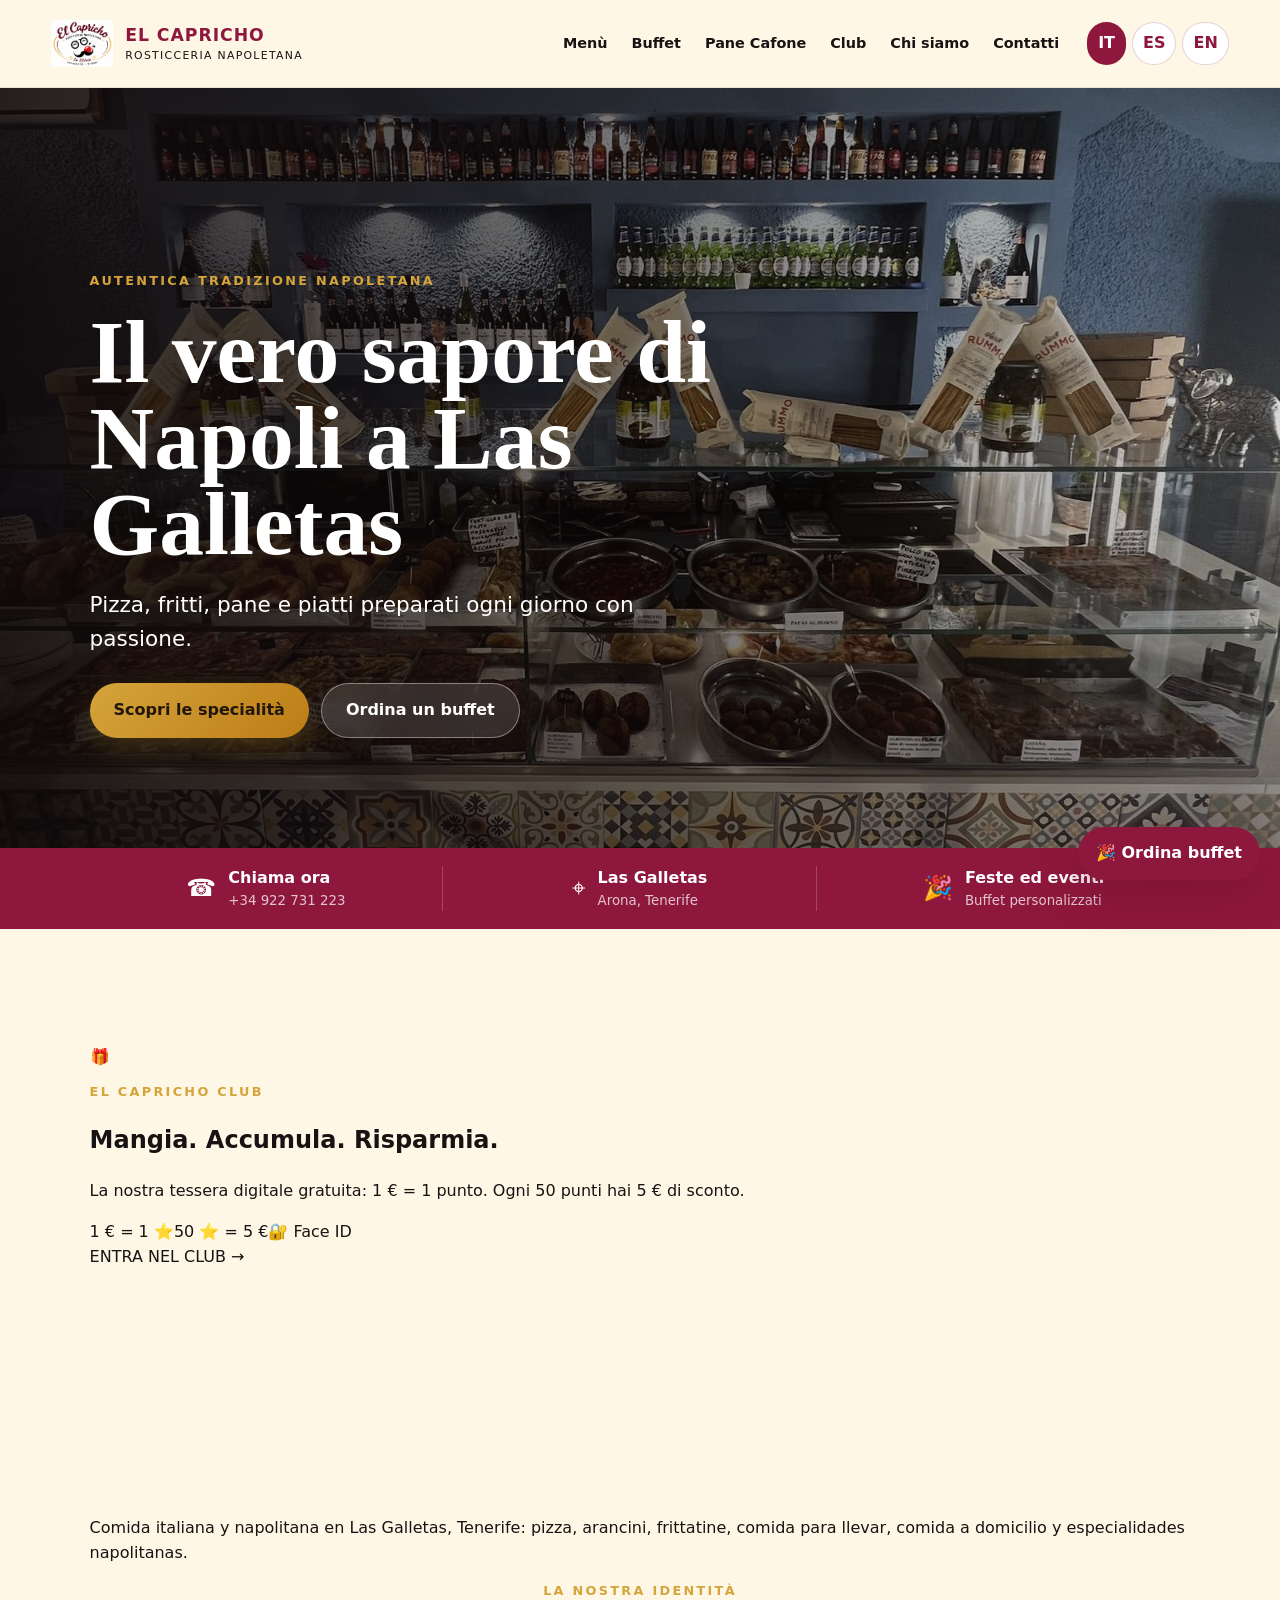
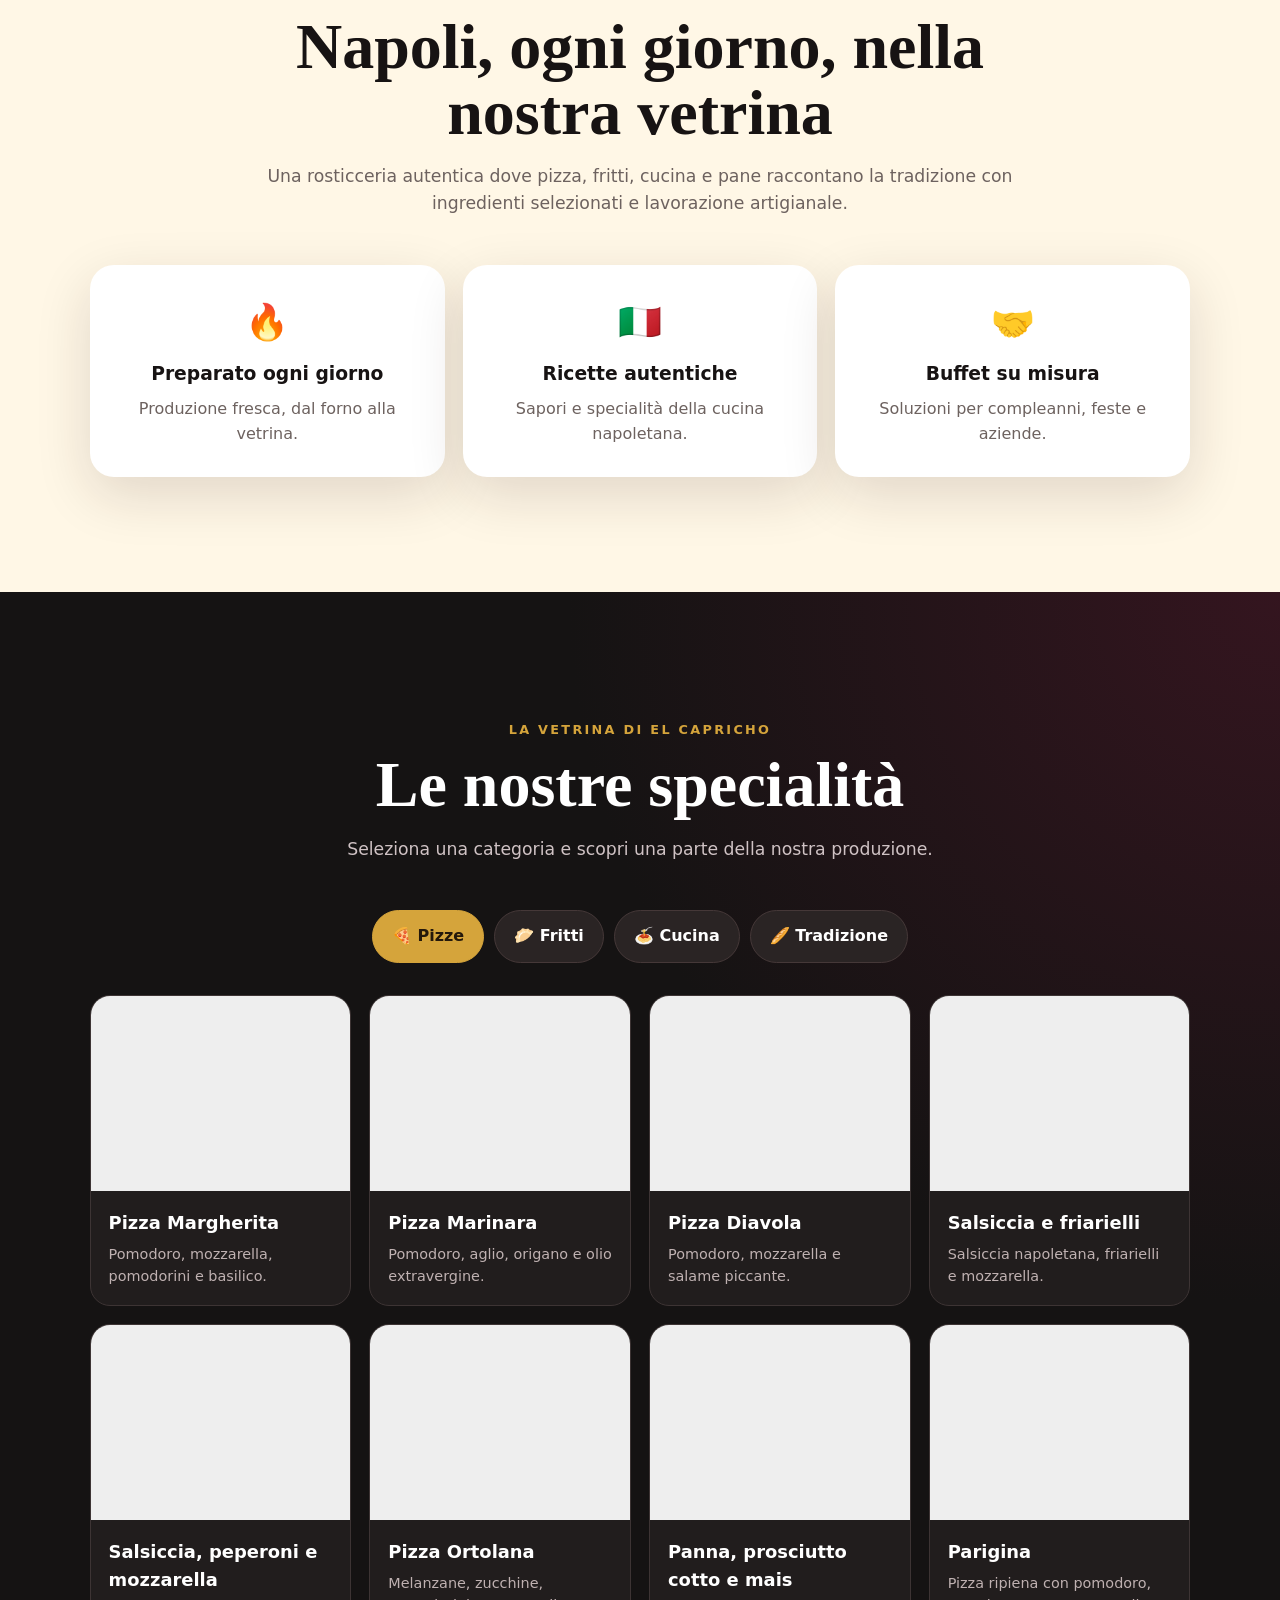
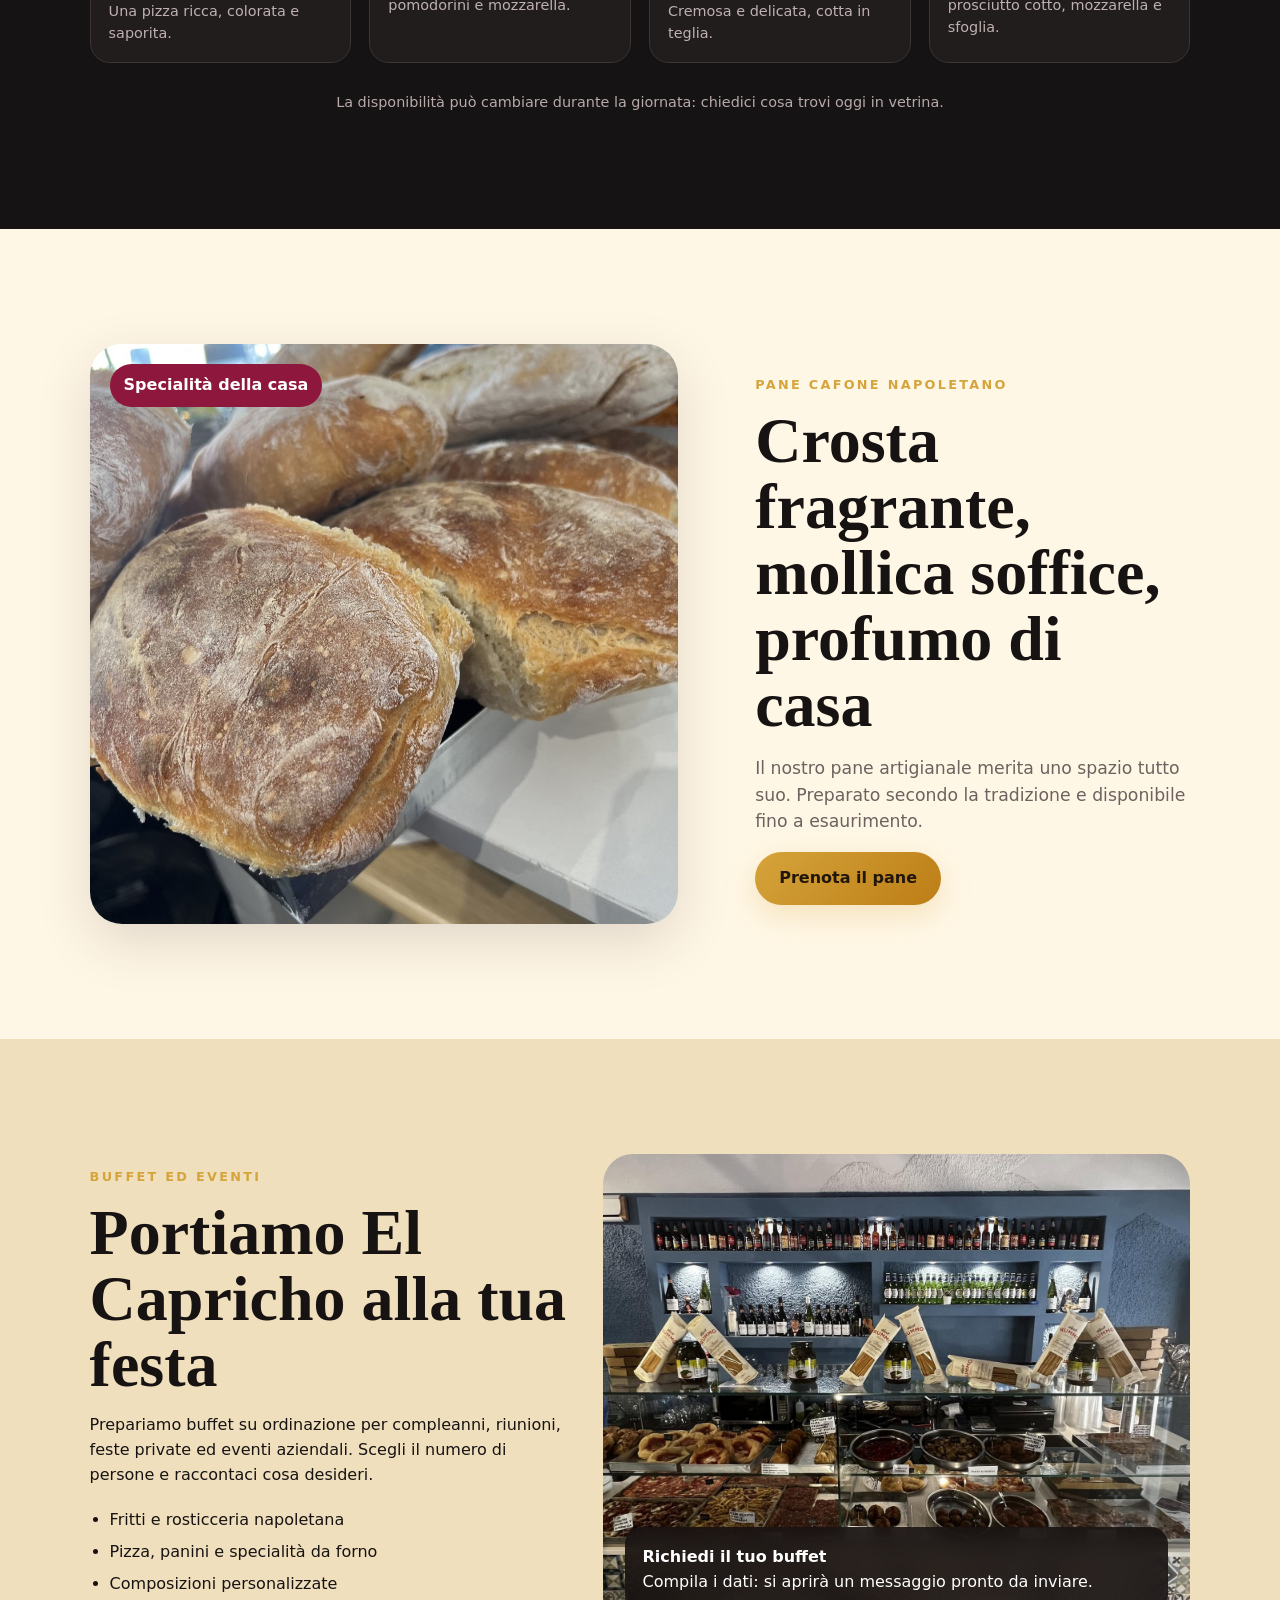
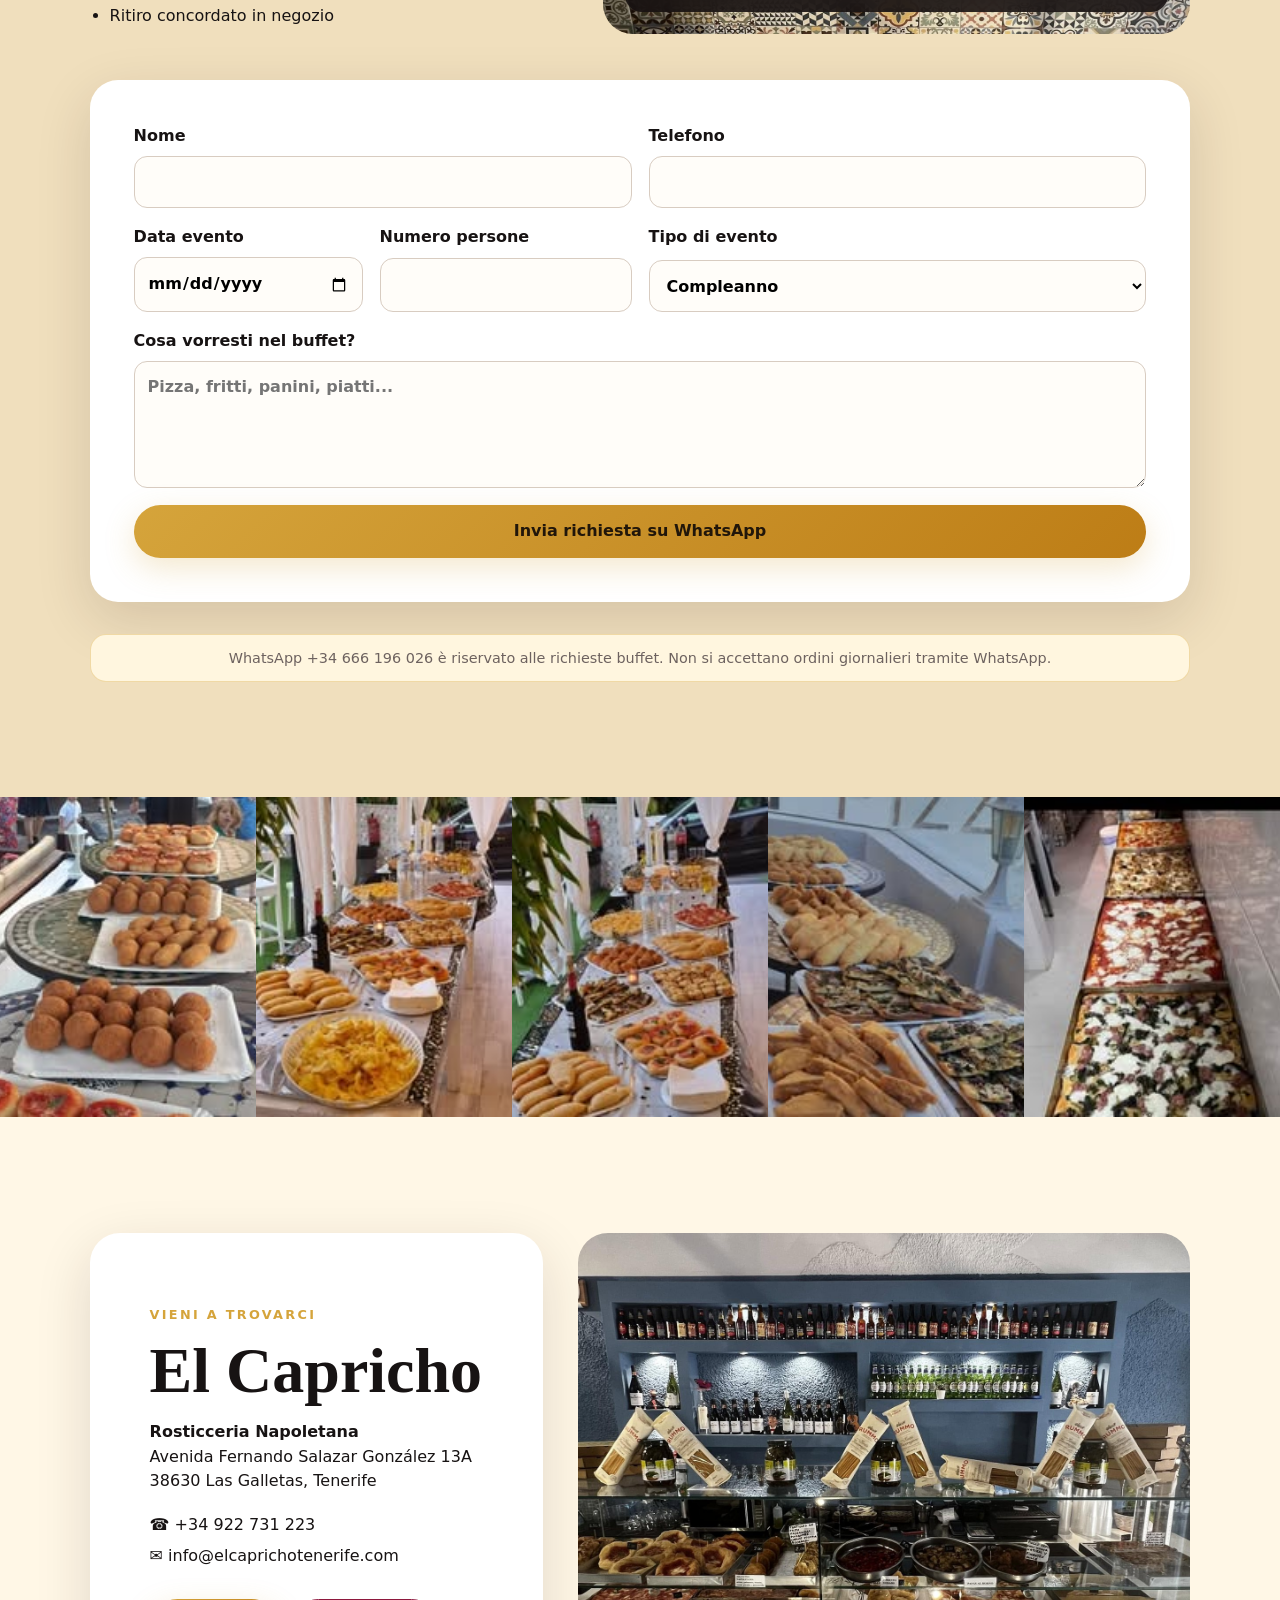
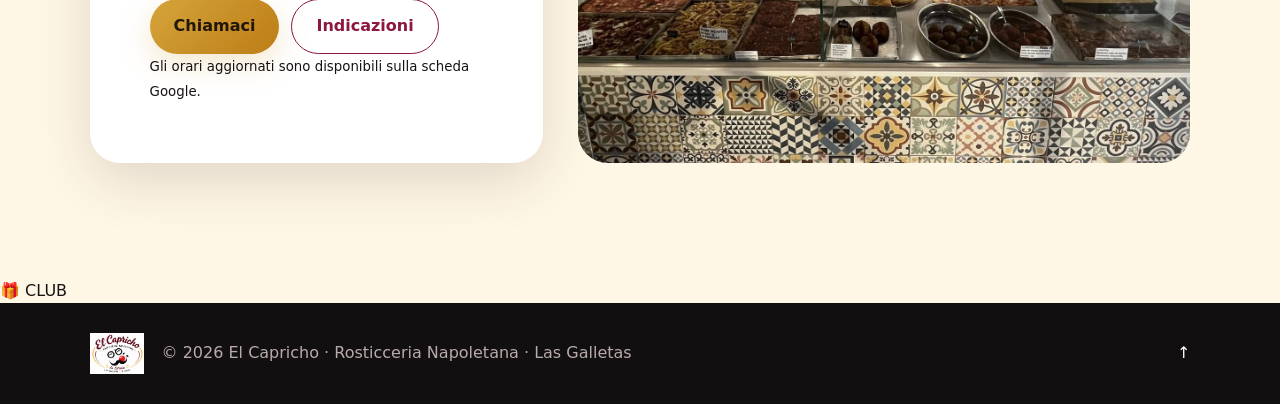
==== index.html @ 7eb893a2 "Add El Capricho Club promotion to homepage" ====
<!doctype html>
<html lang="it">
<head>
  <!-- Google tag (gtag.js) -->
  <script async src="https://www.googletagmanager.com/gtag/js?id=G-LVKG8GHVVM"></script>
  <script>window.dataLayer=window.dataLayer||[];function gtag(){dataLayer.push(arguments)}gtag('js',new Date());gtag('config','G-LVKG8GHVVM');</script>
  <meta charset="utf-8"><meta name="viewport" content="width=device-width,initial-scale=1,viewport-fit=cover">
  <meta name="description" content="El Capricho, rosticceria napoletana e comida italiana a Las Galletas, Tenerife. Pizza, arancini, frittatine, comida para llevar, comida a domicilio e buffet napoletano."><meta name="theme-color" content="#8e173d">
  <title>Comida Italiana y Napolitana en Las Galletas | El Capricho Tenerife</title><link rel="icon" href="assets/logo.png"><link rel="stylesheet" href="style.css">
  <script type="application/ld+json">{"@context":"https://schema.org","@type":"Restaurant","name":"El Capricho - Rosticceria Napoletana","servesCuisine":["Neapolitan","Italian"],"telephone":"+34 922 731 223","email":"info@elcaprichotenerife.com","address":{"@type":"PostalAddress","streetAddress":"Avenida Fernando Salazar González 13A","postalCode":"38630","addressLocality":"Las Galletas","addressRegion":"Santa Cruz de Tenerife","addressCountry":"ES"}}</script>
</head><body>
<header class="site-header" id="top"><a class="brand" href="#top" aria-label="El Capricho home"><img src="assets/logo.png" alt="Logo El Capricho"><span><b>EL CAPRICHO</b><small>Rosticceria Napoletana</small></span></a><button class="menu-toggle" aria-label="Apri menu" aria-expanded="false">☰</button><nav class="nav" aria-label="Navigazione principale"><a href="#specialita" data-i18n="navMenu">Menù</a><a href="#buffet">Buffet</a><a href="#pane">Pane Cafone</a><a href="#club" data-i18n="navClub">Club</a><a href="#storia" data-i18n="navStory">Chi siamo</a><a href="#contatti" data-i18n="navContact">Contatti</a></nav><div class="langs"><button class="active" data-lang="it">IT</button><button data-lang="es">ES</button><button data-lang="en">EN</button></div></header>
<main>
<section class="hero"><img src="assets/hero.jpg" alt="Vetrina di El Capricho piena di specialità napoletane"><div class="hero-overlay"></div><div class="hero-content reveal"><p class="eyebrow" data-i18n="heroEyebrow">Autentica tradizione napoletana</p><h1 data-i18n="heroTitle">Il vero sapore di Napoli a Las Galletas</h1><p data-i18n="heroText">Pizza, fritti, pane e piatti preparati ogni giorno con passione.</p><div class="hero-actions"><a class="btn primary" href="#specialita" data-i18n="discover">Scopri le specialità</a><a class="btn glass" href="#buffet" data-i18n="buffetOrder">Ordina un buffet</a></div></div></section>
<section class="quickbar" aria-label="Contatti rapidi"><a href="tel:+34922731223"><span>☎</span><div><b data-i18n="call">Chiama ora</b><small>+34 922 731 223</small></div></a><a href="https://www.google.com/maps/search/?api=1&query=El+Capricho+Las+Galletas" target="_blank" rel="noopener"><span>⌖</span><div><b>Las Galletas</b><small>Arona, Tenerife</small></div></a><a href="#buffet"><span>🎉</span><div><b data-i18n="events">Feste ed eventi</b><small data-i18n="customBuffet">Buffet personalizzati</small></div></a></section>
<section class="club-promo section" id="club"><div class="club-card reveal"><div class="club-gift">🎁</div><div class="club-copy"><p class="eyebrow">EL CAPRICHO CLUB</p><h2 data-i18n="clubTitle">Mangia. Accumula. Risparmia.</h2><p data-i18n="clubText">La nostra tessera digitale gratuita: 1 € = 1 punto. Ogni 50 punti hai 5 € di sconto.</p><div class="club-badges"><span>1 € = 1 ⭐</span><span>50 ⭐ = 5 €</span><span>🔐 Face ID</span></div></div><a class="club-cta" href="Club/" data-i18n="clubCta">ENTRA NEL CLUB →</a></div></section>
<section class="intro section" id="storia"><p>Comida italiana y napolitana en Las Galletas, Tenerife: pizza, arancini, frittatine, comida para llevar, comida a domicilio y especialidades napolitanas.</p><div class="section-heading reveal"><p class="eyebrow" data-i18n="ourIdentity">La nostra identità</p><h2 data-i18n="introTitle">Napoli, ogni giorno, nella nostra vetrina</h2><p data-i18n="introText">Una rosticceria autentica dove pizza, fritti, cucina e pane raccontano la tradizione con ingredienti selezionati e lavorazione artigianale.</p></div><div class="values"><article class="reveal"><span>🔥</span><h3 data-i18n="freshTitle">Preparato ogni giorno</h3><p data-i18n="freshText">Produzione fresca, dal forno alla vetrina.</p></article><article class="reveal"><span>🇮🇹</span><h3 data-i18n="tradTitle">Ricette autentiche</h3><p data-i18n="tradText">Sapori e specialità della cucina napoletana.</p></article><article class="reveal"><span>🤝</span><h3 data-i18n="buffetTitle">Buffet su misura</h3><p data-i18n="buffetText">Soluzioni per compleanni, feste e aziende.</p></article></div></section>
<section class="menu-section section dark" id="specialita"><div class="section-heading light reveal"><p class="eyebrow" data-i18n="menuEyebrow">La vetrina di El Capricho</p><h2 data-i18n="menuTitle">Le nostre specialità</h2><p data-i18n="menuText">Seleziona una categoria e scopri una parte della nostra produzione.</p></div><div class="tabs" role="tablist"><button class="active" data-filter="pizza">🍕 <span data-i18n="pizzas">Pizze</span></button><button data-filter="fritti">🥟 <span data-i18n="fried">Fritti</span></button><button data-filter="cucina">🍝 <span data-i18n="kitchen">Cucina</span></button><button data-filter="tradizione">🥖 <span data-i18n="tradition">Tradizione</span></button></div><div class="product-grid" id="productGrid"></div><p class="availability" data-i18n="availability">La disponibilità può cambiare durante la giornata: chiedici cosa trovi oggi in vetrina.</p></section>
<section class="bread section" id="pane"><div class="bread-image reveal"><img src="assets/pane-cafone.jpg" alt="Pane cafone napoletano artigianale"><span data-i18n="houseSpecialty">Specialità della casa</span></div><div class="bread-copy reveal"><p class="eyebrow">Pane Cafone Napoletano</p><h2 data-i18n="breadTitle">Crosta fragrante, mollica soffice, profumo di casa</h2><p data-i18n="breadText">Il nostro pane artigianale merita uno spazio tutto suo. Preparato secondo la tradizione e disponibile fino a esaurimento.</p><a class="btn primary wa-bread" href="#" data-i18n="reserveBread">Prenota il pane</a></div></section>
<section class="buffet section" id="buffet"><div class="buffet-copy reveal"><p class="eyebrow" data-i18n="buffetEyebrow">Buffet ed eventi</p><h2 data-i18n="buffetHeading">Portiamo El Capricho alla tua festa</h2><p data-i18n="buffetIntro">Prepariamo buffet su ordinazione per compleanni, riunioni, feste private ed eventi aziendali. Scegli il numero di persone e raccontaci cosa desideri.</p><ul><li data-i18n="buffetOne">Fritti e rosticceria napoletana</li><li data-i18n="buffetTwo">Pizza, panini e specialità da forno</li><li data-i18n="buffetThree">Composizioni personalizzate</li><li data-i18n="buffetFour">Ritiro concordato in negozio</li></ul></div><div class="buffet-visual reveal"><img src="assets/hero.jpg" alt="Buffet e vetrina El Capricho"><div class="buffet-card"><strong data-i18n="buffetCtaTitle">Richiedi il tuo buffet</strong><span data-i18n="buffetCtaText">Compila i dati: si aprirà un messaggio pronto da inviare.</span></div></div><form class="buffet-form reveal" id="buffetForm"><label><span data-i18n="name">Nome</span><input name="name" required autocomplete="name"></label><label><span data-i18n="phone">Telefono</span><input name="phone" required inputmode="tel" autocomplete="tel"></label><div class="two"><label><span data-i18n="date">Data evento</span><input name="date" type="date" required></label><label><span data-i18n="people">Numero persone</span><input name="people" type="number" min="5" required></label></div><label><span data-i18n="eventType">Tipo di evento</span><select name="event"><option>Compleanno</option><option>Festa privata</option><option>Evento aziendale</option><option>Altro</option></select></label><label><span data-i18n="request">Cosa vorresti nel buffet?</span><textarea name="details" rows="4" placeholder="Pizza, fritti, panini, piatti..." required></textarea></label><button class="btn primary" type="submit" data-i18n="sendWhatsapp">Invia richiesta su WhatsApp</button></form><p class="wa-note" data-i18n="waNote">WhatsApp +34 666 196 026 è riservato alle richieste buffet. Non si accettano ordini giornalieri tramite WhatsApp.</p></section>
<section class="gallery-strip" aria-label="Galleria buffet"><img src="buffet-1.jpg.jpg" alt="Buffet El Capricho"><img src="buffet-2.jpg.jpg" alt="Buffet assortito El Capricho"><img src="buffet-3.jpg.jpg" alt="Buffet napoletano El Capricho"><img src="buffet-4.jpg.jpg" alt="Buffet per eventi El Capricho"><img src="buffet-pizze.jpg.jpg" alt="Buffet di pizze El Capricho"></section>
<section class="contact section" id="contatti"><div class="contact-card reveal"><p class="eyebrow" data-i18n="contactEyebrow">Vieni a trovarci</p><h2>El Capricho</h2><p><strong>Rosticceria Napoletana</strong><br>Avenida Fernando Salazar González 13A<br>38630 Las Galletas, Tenerife</p><p class="contact-lines"><a href="tel:+34922731223">☎ +34 922 731 223</a><br><a href="mailto:info@elcaprichotenerife.com">✉ info@elcaprichotenerife.com</a></p><div class="contact-actions"><a class="btn primary" href="tel:+34922731223" data-i18n="callUs">Chiamaci</a><a class="btn outline" href="https://www.google.com/maps/search/?api=1&query=Avenida+Fernando+Salazar+Gonzalez+13A+Las+Galletas" target="_blank" rel="noopener" data-i18n="directions">Indicazioni</a></div><small data-i18n="hoursNote">Gli orari aggiornati sono disponibili sulla scheda Google.</small></div><div class="contact-photo reveal"><img src="assets/hero.jpg" alt="Interno e banco El Capricho"></div></section>
</main><a class="floating-club" href="Club/">🎁 <span>CLUB</span></a><a class="floating-wa" href="#buffet" aria-label="Ordina buffet">🎉 <span data-i18n="floatingBuffet">Ordina buffet</span></a><footer><img src="assets/logo.png" alt=""><p>© 2026 El Capricho · Rosticceria Napoletana · Las Galletas</p><a href="#top">↑</a></footer><script src="script.js"></script></body></html>
---- style.css ----
:root{--wine:#8e173d;--wine2:#650f2b;--gold:#d5a43b;--cream:#fff7e6;--ink:#171313;--muted:#6d625f;--dark:#151313;--card:#fff;--radius:24px;--shadow:0 18px 55px rgba(44,20,20,.14)}*{box-sizing:border-box}html{scroll-behavior:smooth}body{margin:0;background:var(--cream);color:var(--ink);font-family:Inter,ui-sans-serif,system-ui,-apple-system,"Segoe UI",sans-serif;line-height:1.55}img{display:block;max-width:100%}a{text-decoration:none;color:inherit}button,input,select,textarea{font:inherit}.site-header{height:88px;padding:10px clamp(18px,4vw,64px);display:flex;align-items:center;gap:28px;background:rgba(255,247,230,.95);backdrop-filter:blur(12px);position:sticky;top:0;z-index:50;border-bottom:1px solid rgba(142,23,61,.1)}.brand{display:flex;align-items:center;gap:12px;min-width:max-content}.brand img{width:62px;height:62px;object-fit:contain}.brand span{display:grid;color:var(--wine);letter-spacing:.06em}.brand b{font-size:1.08rem}.brand small{font-size:.68rem;color:var(--ink);letter-spacing:.12em;text-transform:uppercase}.nav{display:flex;align-items:center;gap:24px;margin-left:auto}.nav a{font-weight:750;font-size:.9rem}.nav a:hover{color:var(--wine)}.langs{display:flex;gap:6px}.langs button{border:1px solid rgba(142,23,61,.2);border-radius:999px;background:white;color:var(--wine);font-weight:800;padding:8px 10px;cursor:pointer}.langs button.active{background:var(--wine);color:white}.menu-toggle{display:none;background:none;border:0;font-size:1.6rem}.hero{height:min(760px,calc(100vh - 88px));min-height:560px;position:relative;display:grid;align-items:end;overflow:hidden}.hero>img{position:absolute;inset:0;width:100%;height:100%;object-fit:cover}.hero-overlay{position:absolute;inset:0;background:linear-gradient(90deg,rgba(15,9,10,.9) 0%,rgba(15,9,10,.52) 52%,rgba(15,9,10,.15)),linear-gradient(0deg,rgba(15,9,10,.35),transparent 45%)}.hero-content{position:relative;z-index:2;color:white;padding:0 clamp(22px,7vw,110px) clamp(54px,9vw,110px);max-width:900px}.eyebrow{text-transform:uppercase;letter-spacing:.18em;font-weight:850;color:var(--gold);font-size:.8rem}.hero h1{font-family:Georgia,serif;font-size:clamp(3rem,7vw,6.7rem);line-height:.96;margin:.2em 0;max-width:800px}.hero-content>p:not(.eyebrow){font-size:clamp(1rem,2vw,1.35rem);max-width:620px}.hero-actions,.contact-actions{display:flex;gap:12px;flex-wrap:wrap;margin-top:28px}.btn{border:0;border-radius:999px;padding:14px 24px;font-weight:850;display:inline-flex;align-items:center;justify-content:center;cursor:pointer}.btn.primary{background:linear-gradient(135deg,var(--gold),#bd7d16);color:#21160a;box-shadow:0 10px 30px rgba(213,164,59,.25)}.btn.glass{background:rgba(255,255,255,.13);border:1px solid rgba(255,255,255,.4);color:white;backdrop-filter:blur(10px)}.btn.outline{border:1px solid var(--wine);color:var(--wine);background:transparent}.quickbar{display:grid;grid-template-columns:repeat(3,1fr);background:var(--wine);color:white;padding:18px clamp(20px,7vw,110px);gap:20px}.quickbar a{display:flex;align-items:center;justify-content:center;gap:12px;border-right:1px solid rgba(255,255,255,.2)}.quickbar a:last-child{border:0}.quickbar span{font-size:1.5rem}.quickbar div{display:grid}.quickbar small{opacity:.75}.section{padding:clamp(70px,9vw,120px) clamp(20px,7vw,110px)}.section-heading{max-width:800px;margin:0 auto 48px;text-align:center}.section-heading h2,.bread h2,.buffet h2,.contact h2{font-family:Georgia,serif;font-size:clamp(2.3rem,5vw,4.8rem);line-height:1.03;margin:.2em 0}.section-heading p:last-child{color:var(--muted);font-size:1.08rem}.values{display:grid;grid-template-columns:repeat(3,1fr);gap:18px;max-width:1100px;margin:auto}.values article{background:white;padding:30px;border-radius:var(--radius);box-shadow:var(--shadow);text-align:center}.values span{font-size:2.2rem}.values h3{margin:.5em 0}.values p{margin:0;color:var(--muted)}.dark{background:radial-gradient(circle at top right,#34151f 0,var(--dark) 40%);color:white}.section-heading.light p:last-child{color:#cfc2c4}.tabs{display:flex;justify-content:center;gap:10px;flex-wrap:wrap;margin-bottom:32px}.tabs button{background:#2a2424;border:1px solid #453838;color:white;padding:13px 19px;border-radius:999px;font-weight:850;cursor:pointer}.tabs button.active{background:var(--gold);color:#24180b;border-color:var(--gold)}.product-grid{display:grid;grid-template-columns:repeat(4,1fr);gap:18px;max-width:1450px;margin:auto}.product-card{background:#211d1d;border:1px solid #3d3434;border-radius:20px;overflow:hidden;transition:.28s transform,.28s box-shadow}.product-card:hover{transform:translateY(-7px);box-shadow:0 20px 45px rgba(0,0,0,.28)}.product-card img{width:100%;aspect-ratio:4/3;object-fit:cover}.product-card .copy{padding:18px}.product-card h3{margin:0 0 6px;color:#fff;font-size:1.12rem}.product-card p{margin:0;color:#bfb1b1;font-size:.9rem}.availability{text-align:center;color:#b9aaaa;margin:28px auto 0;font-size:.9rem}.bread{display:grid;grid-template-columns:1.15fr .85fr;gap:clamp(36px,6vw,90px);align-items:center}.bread-image{position:relative}.bread-image img{width:100%;height:580px;object-fit:cover;border-radius:32px;box-shadow:var(--shadow)}.bread-image span{position:absolute;top:20px;left:20px;background:var(--wine);color:white;padding:9px 14px;border-radius:999px;font-weight:850}.bread-copy p:not(.eyebrow){color:var(--muted);font-size:1.08rem}.buffet{background:#f0dfbd;display:grid;grid-template-columns:.9fr 1.1fr;gap:32px;align-items:start}.buffet-copy ul{padding-left:20px;line-height:2}.buffet-visual{position:relative}.buffet-visual img{height:480px;width:100%;object-fit:cover;border-radius:30px}.buffet-card{position:absolute;left:22px;right:22px;bottom:22px;background:rgba(22,16,16,.88);backdrop-filter:blur(12px);color:white;padding:18px;border-radius:17px;display:grid}.buffet-form{grid-column:1/-1;background:white;border-radius:28px;padding:clamp(22px,4vw,44px);box-shadow:var(--shadow);display:grid;grid-template-columns:repeat(2,1fr);gap:17px}.buffet-form label{display:grid;gap:7px;font-weight:750}.buffet-form input,.buffet-form select,.buffet-form textarea{border:1px solid #d8ccc1;border-radius:13px;padding:13px;background:#fffdf9}.buffet-form label:has(textarea),.buffet-form>button{grid-column:1/-1}.buffet-form .two{display:grid;grid-template-columns:1fr 1fr;gap:17px}.gallery-strip{display:grid;grid-template-columns:repeat(5,1fr);height:320px;overflow:hidden}.gallery-strip img{width:100%;height:100%;object-fit:cover;transition:.4s transform}.gallery-strip img:hover{transform:scale(1.06)}.contact{display:grid;grid-template-columns:.85fr 1.15fr;gap:35px;align-items:stretch}.contact-card{background:white;border-radius:30px;padding:clamp(28px,5vw,60px);box-shadow:var(--shadow)}.contact-photo img{width:100%;height:100%;min-height:430px;object-fit:cover;border-radius:30px}.floating-wa{position:fixed;right:20px;bottom:20px;z-index:40;background:var(--wine);color:white;padding:14px 18px;border-radius:999px;font-weight:850;box-shadow:0 15px 40px rgba(101,15,43,.35)}footer{background:#120f10;color:white;display:flex;align-items:center;gap:18px;padding:22px clamp(20px,7vw,110px)}footer img{width:54px;height:54px;object-fit:contain}footer p{margin-right:auto;color:#b9abab}.reveal{opacity:0;transform:translateY(20px);transition:.7s ease}.reveal.visible{opacity:1;transform:none}@media(max-width:1050px){.nav{display:none;position:absolute;top:88px;left:0;right:0;background:var(--cream);padding:24px;flex-direction:column;box-shadow:var(--shadow)}.nav.open{display:flex}.menu-toggle{display:block;margin-left:auto}.langs{margin-left:0}.product-grid{grid-template-columns:repeat(2,1fr)}.bread,.contact{grid-template-columns:1fr}.buffet{grid-template-columns:1fr}.gallery-strip{grid-template-columns:repeat(3,1fr)}.gallery-strip img:nth-child(n+4){display:none}}@media(max-width:650px){.site-header{height:76px;padding:7px 13px;gap:9px}.brand img{width:52px;height:52px}.brand b{font-size:.87rem}.brand small{font-size:.53rem}.langs button{padding:6px 7px;font-size:.73rem}.nav{top:76px}.hero{height:690px;min-height:0}.hero-overlay{background:linear-gradient(0deg,rgba(15,9,10,.91) 0%,rgba(15,9,10,.4) 70%,rgba(15,9,10,.14))}.hero-content{padding:30px 20px 54px}.hero h1{font-size:clamp(2.7rem,13vw,4.4rem)}.quickbar{grid-template-columns:1fr;padding:14px 20px}.quickbar a{justify-content:flex-start;border-right:0;border-bottom:1px solid rgba(255,255,255,.18);padding:8px}.quickbar a:last-child{border:0}.section{padding:65px 17px}.values,.product-grid{grid-template-columns:1fr}.product-card img{aspect-ratio:16/10}.bread-image img{height:420px}.buffet-form{grid-template-columns:1fr}.buffet-form .two{grid-template-columns:1fr}.buffet-form label,.buffet-form .two,.buffet-form label:has(textarea),.buffet-form>button{grid-column:1}.gallery-strip{height:220px}.floating-wa span{display:none}footer{align-items:flex-start}footer p{font-size:.8rem}}

.contact-lines{line-height:1.9}.contact-lines a:hover{color:var(--wine)}.wa-note{grid-column:1/-1;margin:0;text-align:center;color:var(--muted);font-size:.9rem;background:#fff6df;border:1px solid rgba(213,164,59,.35);padding:12px 16px;border-radius:16px}.product-card img{background:#eee}.product-card img[loading]{content-visibility:auto}
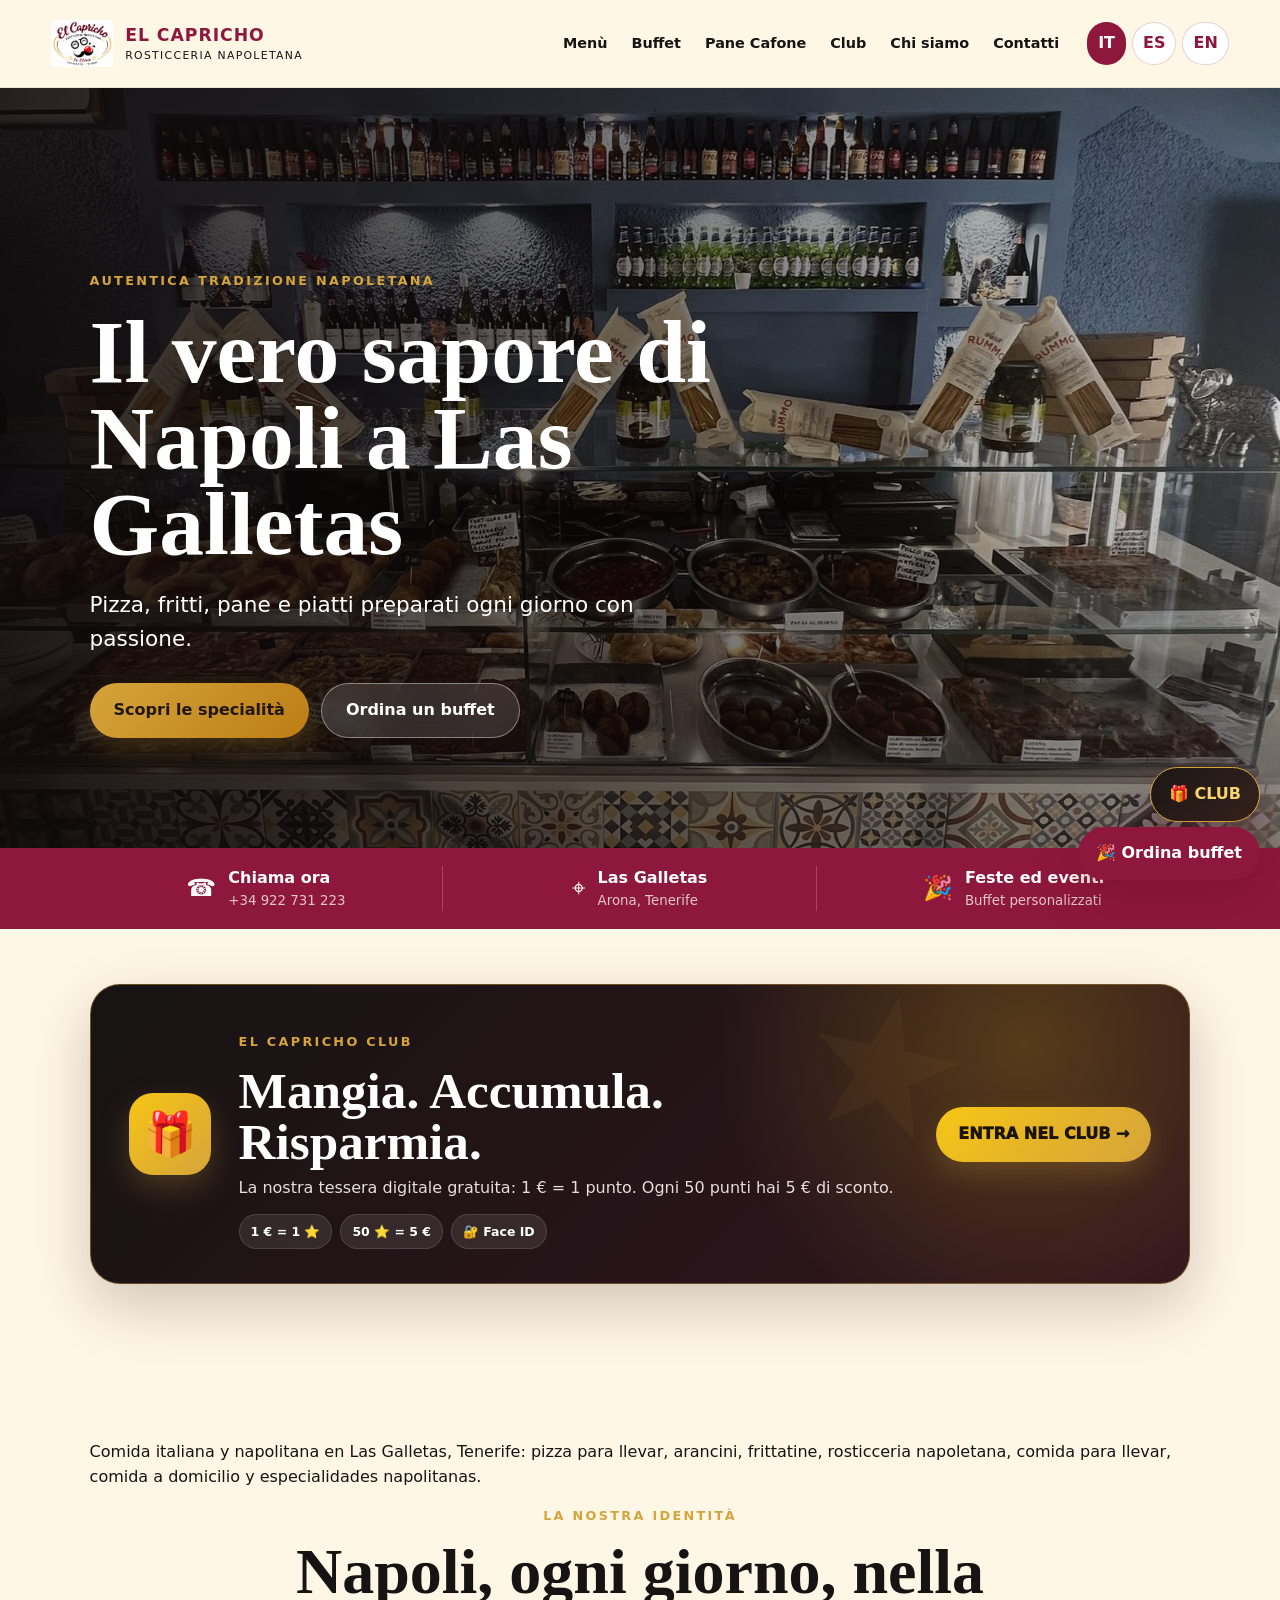
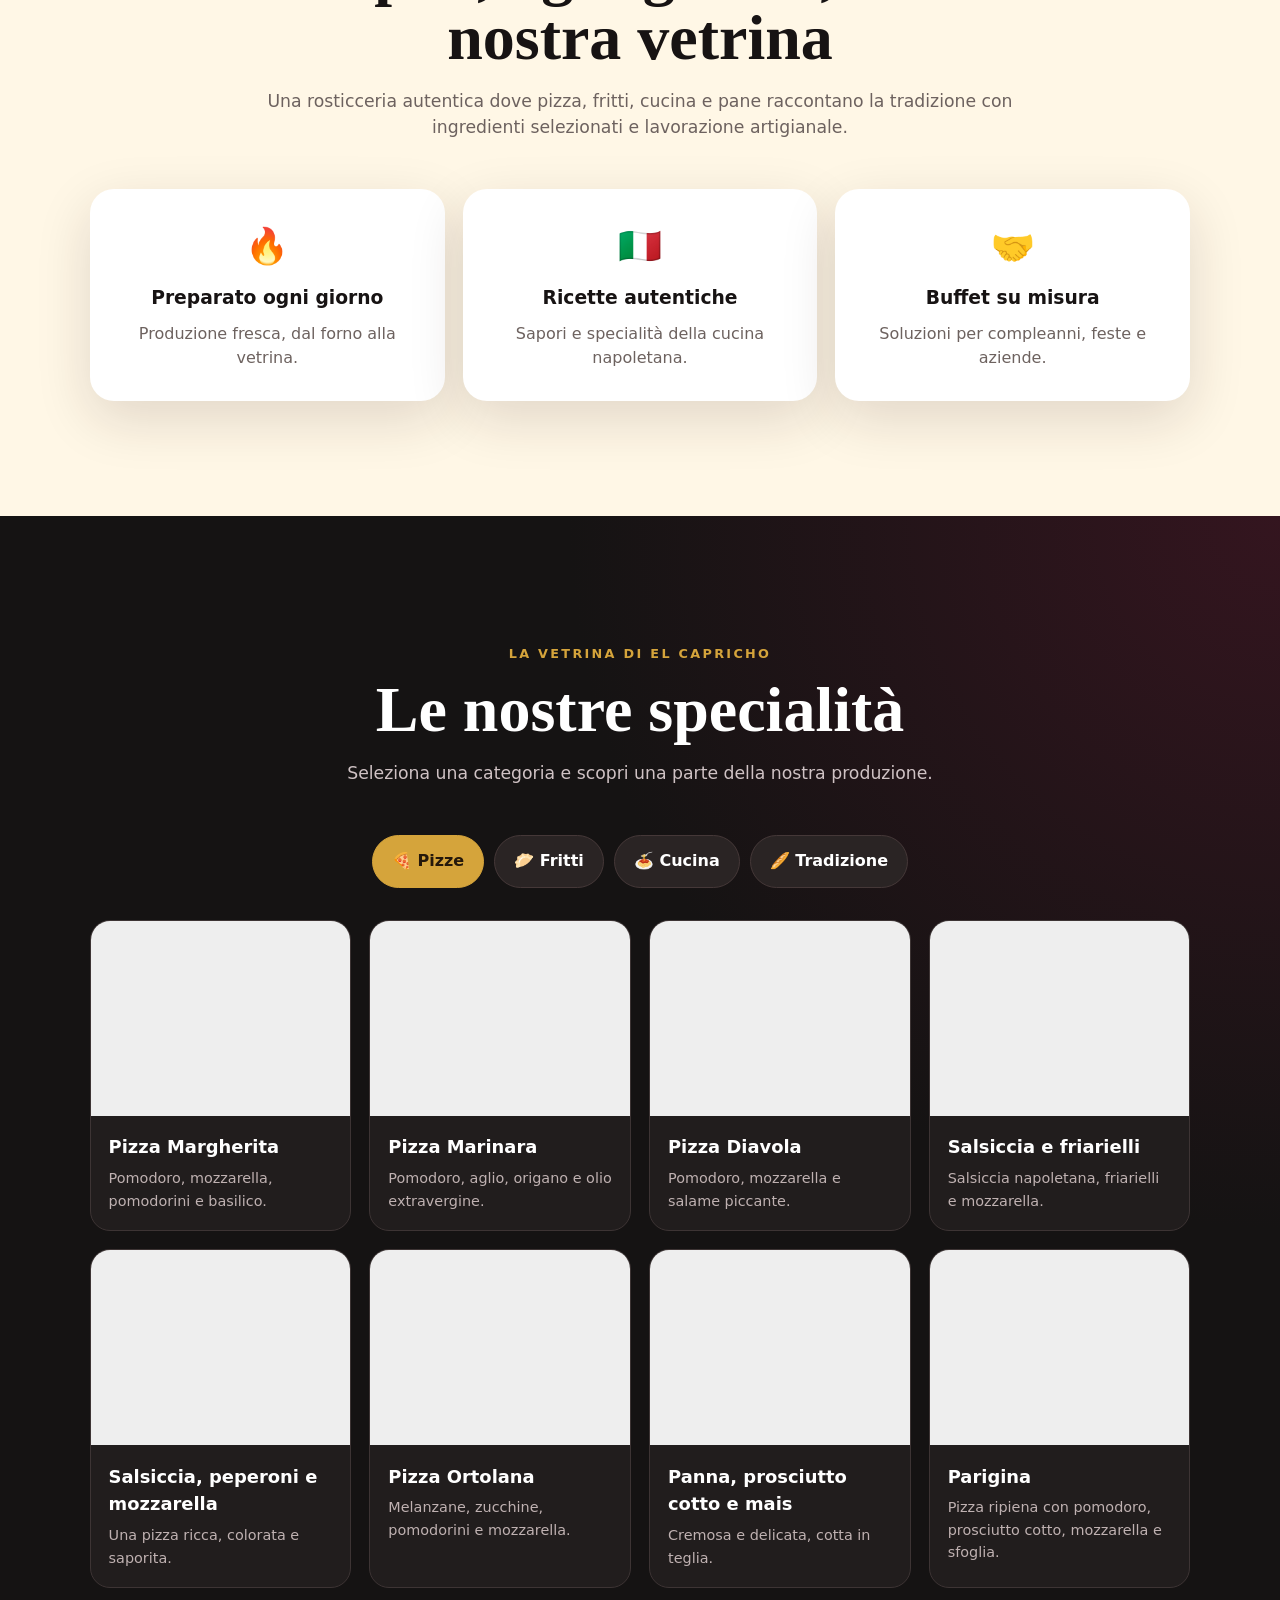
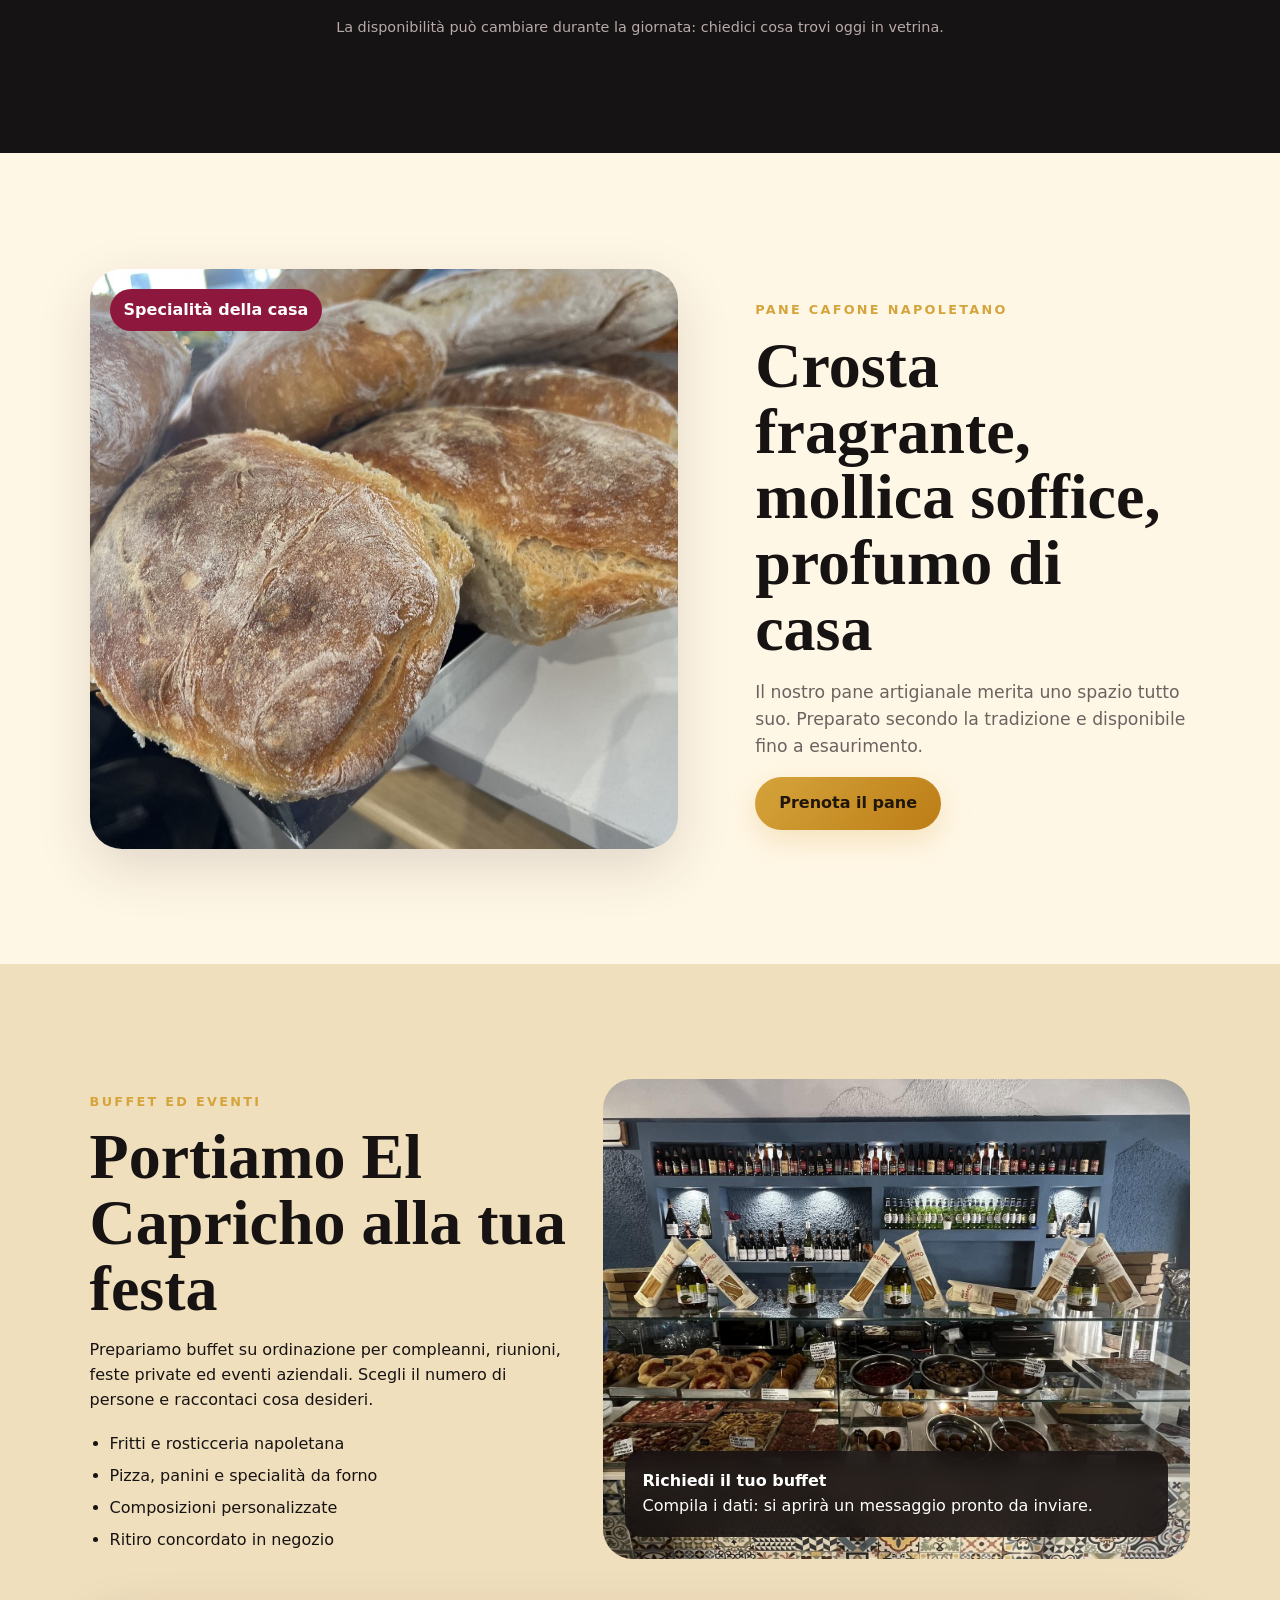
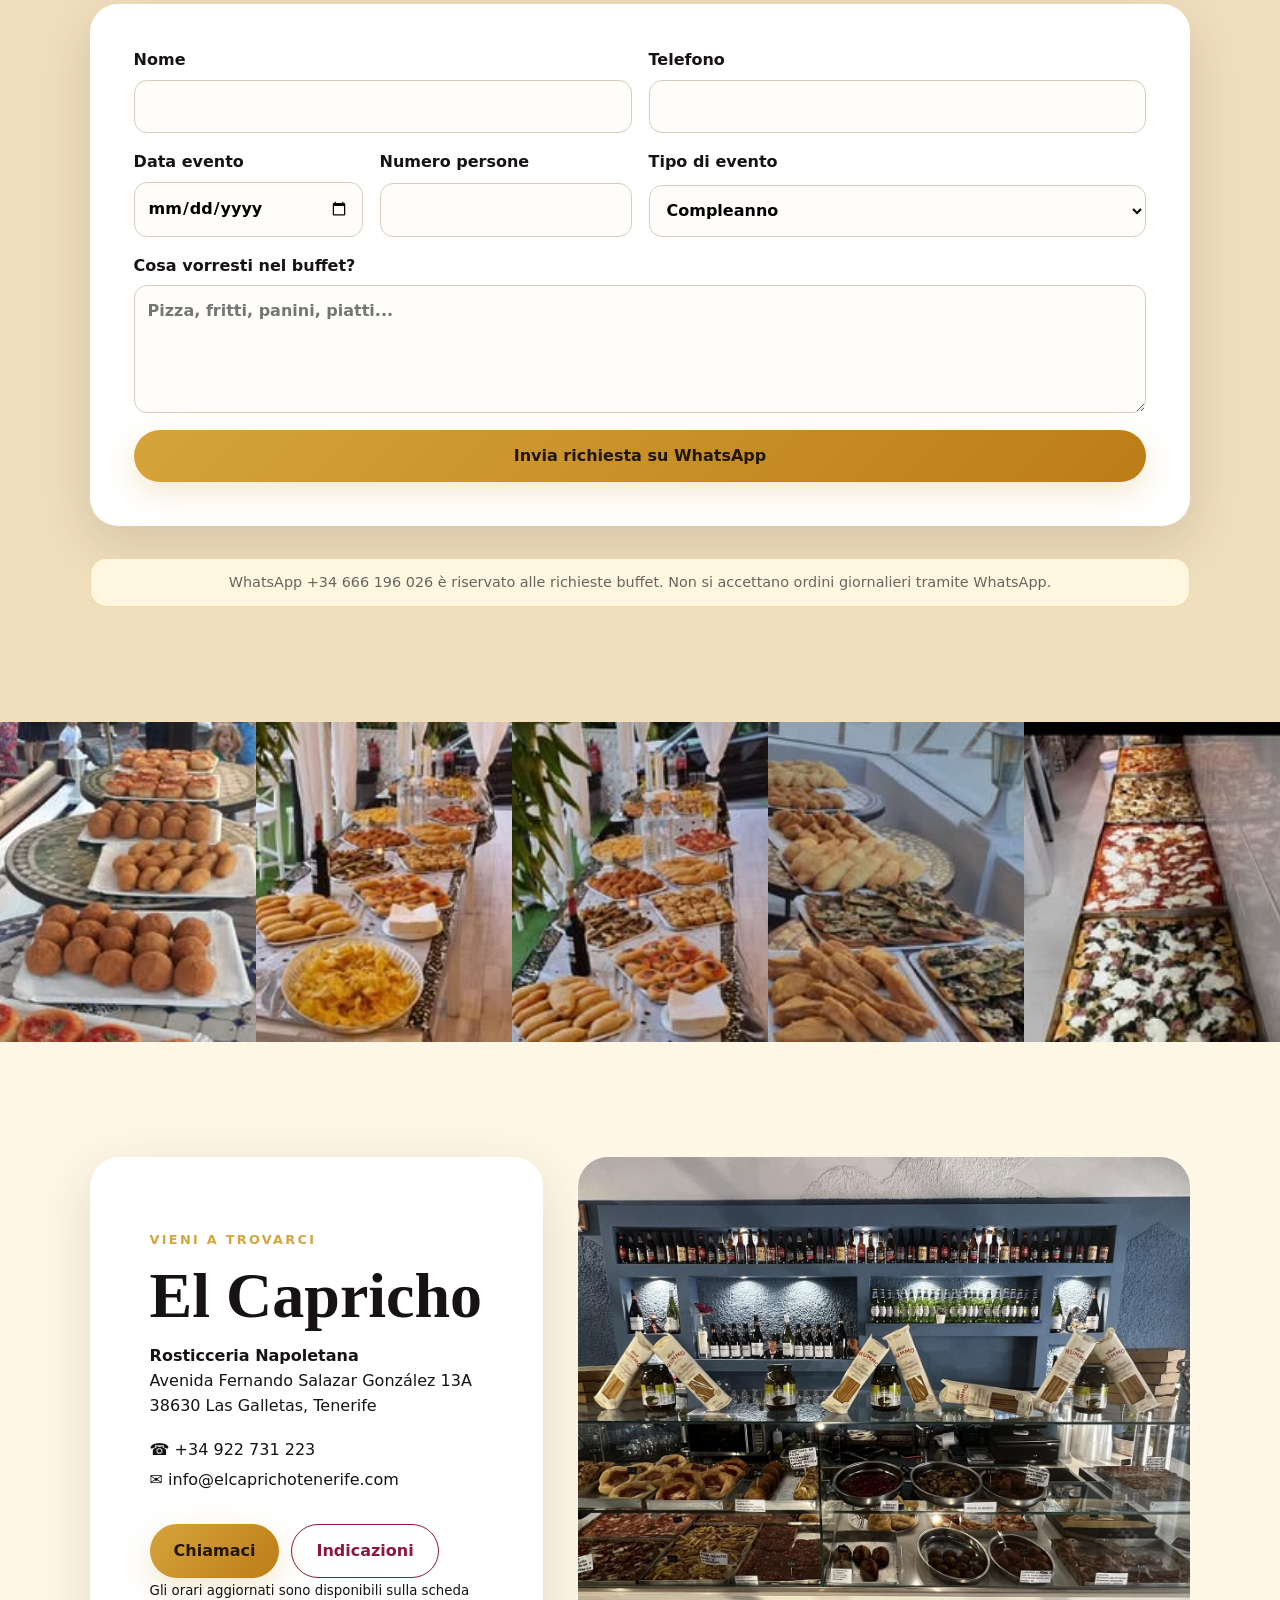
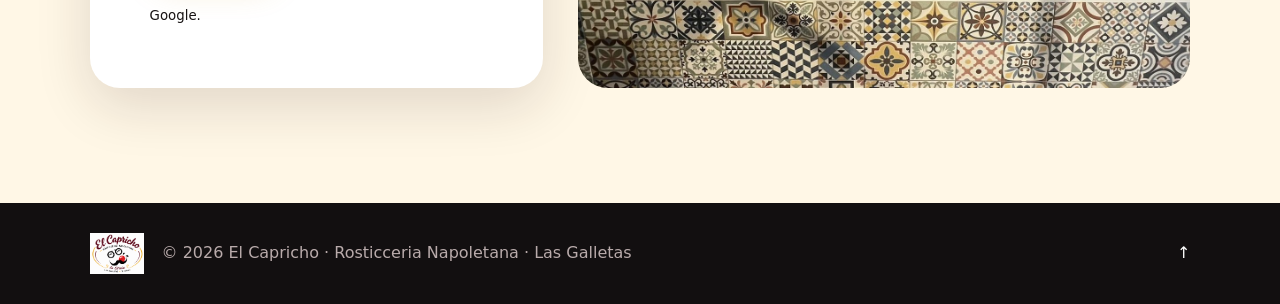
==== commit cf5e66f4: "Improve homepage local SEO metadata and structured data" ====
--- a/index.html
+++ b/index.html
@@ -5,16 +5,31 @@
   <script async src="https://www.googletagmanager.com/gtag/js?id=G-LVKG8GHVVM"></script>
   <script>window.dataLayer=window.dataLayer||[];function gtag(){dataLayer.push(arguments)}gtag('js',new Date());gtag('config','G-LVKG8GHVVM');</script>
   <meta charset="utf-8"><meta name="viewport" content="width=device-width,initial-scale=1,viewport-fit=cover">
-  <meta name="description" content="El Capricho, rosticceria napoletana e comida italiana a Las Galletas, Tenerife. Pizza, arancini, frittatine, comida para llevar, comida a domicilio e buffet napoletano."><meta name="theme-color" content="#8e173d">
-  <title>Comida Italiana y Napolitana en Las Galletas | El Capricho Tenerife</title><link rel="icon" href="assets/logo.png"><link rel="stylesheet" href="style.css">
-  <script type="application/ld+json">{"@context":"https://schema.org","@type":"Restaurant","name":"El Capricho - Rosticceria Napoletana","servesCuisine":["Neapolitan","Italian"],"telephone":"+34 922 731 223","email":"info@elcaprichotenerife.com","address":{"@type":"PostalAddress","streetAddress":"Avenida Fernando Salazar González 13A","postalCode":"38630","addressLocality":"Las Galletas","addressRegion":"Santa Cruz de Tenerife","addressCountry":"ES"}}</script>
+  <title>Comida Italiana y Napolitana en Las Galletas | El Capricho</title>
+  <meta name="description" content="El Capricho: comida italiana y napolitana en Las Galletas, Tenerife. Pizza para llevar, arancini, frittatine, rosticceria napoletana, comida para llevar y buffet.">
+  <meta name="robots" content="index,follow,max-image-preview:large,max-snippet:-1,max-video-preview:-1">
+  <link rel="canonical" href="https://elcaprichotenerife.com/">
+  <meta name="theme-color" content="#8e173d">
+  <meta property="og:type" content="restaurant">
+  <meta property="og:locale" content="es_ES">
+  <meta property="og:site_name" content="El Capricho Rosticceria Napoletana">
+  <meta property="og:title" content="El Capricho | Comida italiana y napolitana en Las Galletas">
+  <meta property="og:description" content="Pizza, fritos napolitanos, arancini, frittatine, comida para llevar y buffet en Las Galletas, Tenerife.">
+  <meta property="og:url" content="https://elcaprichotenerife.com/">
+  <meta property="og:image" content="https://elcaprichotenerife.com/assets/hero.jpg">
+  <meta name="twitter:card" content="summary_large_image">
+  <meta name="twitter:title" content="El Capricho | Rosticceria Napoletana a Las Galletas">
+  <meta name="twitter:description" content="Comida italiana y napolitana, pizza para llevar, fritos y buffet en Las Galletas, Tenerife.">
+  <meta name="twitter:image" content="https://elcaprichotenerife.com/assets/hero.jpg">
+  <link rel="icon" href="assets/logo.png"><link rel="stylesheet" href="style.css">
+  <script type="application/ld+json">{"@context":"https://schema.org","@type":"Restaurant","@id":"https://elcaprichotenerife.com/#restaurant","name":"El Capricho Rosticceria Napoletana","url":"https://elcaprichotenerife.com/","image":"https://elcaprichotenerife.com/assets/hero.jpg","logo":"https://elcaprichotenerife.com/assets/logo.png","description":"Rosticceria napoletana e comida italiana a Las Galletas, Tenerife, con pizza, arancini, frittatine, specialità da asporto e buffet.","servesCuisine":["Neapolitan","Italian","Pizza","Mediterranean"],"priceRange":"€","telephone":"+34 922 731 223","email":"info@elcaprichotenerife.com","hasMenu":"https://elcaprichotenerife.com/#specialita","address":{"@type":"PostalAddress","streetAddress":"Avenida Fernando Salazar González 13A","postalCode":"38630","addressLocality":"Las Galletas","addressRegion":"Santa Cruz de Tenerife","addressCountry":"ES"}}</script>
 </head><body>
 <header class="site-header" id="top"><a class="brand" href="#top" aria-label="El Capricho home"><img src="assets/logo.png" alt="Logo El Capricho"><span><b>EL CAPRICHO</b><small>Rosticceria Napoletana</small></span></a><button class="menu-toggle" aria-label="Apri menu" aria-expanded="false">☰</button><nav class="nav" aria-label="Navigazione principale"><a href="#specialita" data-i18n="navMenu">Menù</a><a href="#buffet">Buffet</a><a href="#pane">Pane Cafone</a><a href="#club" data-i18n="navClub">Club</a><a href="#storia" data-i18n="navStory">Chi siamo</a><a href="#contatti" data-i18n="navContact">Contatti</a></nav><div class="langs"><button class="active" data-lang="it">IT</button><button data-lang="es">ES</button><button data-lang="en">EN</button></div></header>
 <main>
 <section class="hero"><img src="assets/hero.jpg" alt="Vetrina di El Capricho piena di specialità napoletane"><div class="hero-overlay"></div><div class="hero-content reveal"><p class="eyebrow" data-i18n="heroEyebrow">Autentica tradizione napoletana</p><h1 data-i18n="heroTitle">Il vero sapore di Napoli a Las Galletas</h1><p data-i18n="heroText">Pizza, fritti, pane e piatti preparati ogni giorno con passione.</p><div class="hero-actions"><a class="btn primary" href="#specialita" data-i18n="discover">Scopri le specialità</a><a class="btn glass" href="#buffet" data-i18n="buffetOrder">Ordina un buffet</a></div></div></section>
 <section class="quickbar" aria-label="Contatti rapidi"><a href="tel:+34922731223"><span>☎</span><div><b data-i18n="call">Chiama ora</b><small>+34 922 731 223</small></div></a><a href="https://www.google.com/maps/search/?api=1&query=El+Capricho+Las+Galletas" target="_blank" rel="noopener"><span>⌖</span><div><b>Las Galletas</b><small>Arona, Tenerife</small></div></a><a href="#buffet"><span>🎉</span><div><b data-i18n="events">Feste ed eventi</b><small data-i18n="customBuffet">Buffet personalizzati</small></div></a></section>
 <section class="club-promo section" id="club"><div class="club-card reveal"><div class="club-gift">🎁</div><div class="club-copy"><p class="eyebrow">EL CAPRICHO CLUB</p><h2 data-i18n="clubTitle">Mangia. Accumula. Risparmia.</h2><p data-i18n="clubText">La nostra tessera digitale gratuita: 1 € = 1 punto. Ogni 50 punti hai 5 € di sconto.</p><div class="club-badges"><span>1 € = 1 ⭐</span><span>50 ⭐ = 5 €</span><span>🔐 Face ID</span></div></div><a class="club-cta" href="Club/" data-i18n="clubCta">ENTRA NEL CLUB →</a></div></section>
-<section class="intro section" id="storia"><p>Comida italiana y napolitana en Las Galletas, Tenerife: pizza, arancini, frittatine, comida para llevar, comida a domicilio y especialidades napolitanas.</p><div class="section-heading reveal"><p class="eyebrow" data-i18n="ourIdentity">La nostra identità</p><h2 data-i18n="introTitle">Napoli, ogni giorno, nella nostra vetrina</h2><p data-i18n="introText">Una rosticceria autentica dove pizza, fritti, cucina e pane raccontano la tradizione con ingredienti selezionati e lavorazione artigianale.</p></div><div class="values"><article class="reveal"><span>🔥</span><h3 data-i18n="freshTitle">Preparato ogni giorno</h3><p data-i18n="freshText">Produzione fresca, dal forno alla vetrina.</p></article><article class="reveal"><span>🇮🇹</span><h3 data-i18n="tradTitle">Ricette autentiche</h3><p data-i18n="tradText">Sapori e specialità della cucina napoletana.</p></article><article class="reveal"><span>🤝</span><h3 data-i18n="buffetTitle">Buffet su misura</h3><p data-i18n="buffetText">Soluzioni per compleanni, feste e aziende.</p></article></div></section>
+<section class="intro section" id="storia"><p>Comida italiana y napolitana en Las Galletas, Tenerife: pizza para llevar, arancini, frittatine, rosticceria napoletana, comida para llevar, comida a domicilio y especialidades napolitanas.</p><div class="section-heading reveal"><p class="eyebrow" data-i18n="ourIdentity">La nostra identità</p><h2 data-i18n="introTitle">Napoli, ogni giorno, nella nostra vetrina</h2><p data-i18n="introText">Una rosticceria autentica dove pizza, fritti, cucina e pane raccontano la tradizione con ingredienti selezionati e lavorazione artigianale.</p></div><div class="values"><article class="reveal"><span>🔥</span><h3 data-i18n="freshTitle">Preparato ogni giorno</h3><p data-i18n="freshText">Produzione fresca, dal forno alla vetrina.</p></article><article class="reveal"><span>🇮🇹</span><h3 data-i18n="tradTitle">Ricette autentiche</h3><p data-i18n="tradText">Sapori e specialità della cucina napoletana.</p></article><article class="reveal"><span>🤝</span><h3 data-i18n="buffetTitle">Buffet su misura</h3><p data-i18n="buffetText">Soluzioni per compleanni, feste e aziende.</p></article></div></section>
 <section class="menu-section section dark" id="specialita"><div class="section-heading light reveal"><p class="eyebrow" data-i18n="menuEyebrow">La vetrina di El Capricho</p><h2 data-i18n="menuTitle">Le nostre specialità</h2><p data-i18n="menuText">Seleziona una categoria e scopri una parte della nostra produzione.</p></div><div class="tabs" role="tablist"><button class="active" data-filter="pizza">🍕 <span data-i18n="pizzas">Pizze</span></button><button data-filter="fritti">🥟 <span data-i18n="fried">Fritti</span></button><button data-filter="cucina">🍝 <span data-i18n="kitchen">Cucina</span></button><button data-filter="tradizione">🥖 <span data-i18n="tradition">Tradizione</span></button></div><div class="product-grid" id="productGrid"></div><p class="availability" data-i18n="availability">La disponibilità può cambiare durante la giornata: chiedici cosa trovi oggi in vetrina.</p></section>
 <section class="bread section" id="pane"><div class="bread-image reveal"><img src="assets/pane-cafone.jpg" alt="Pane cafone napoletano artigianale"><span data-i18n="houseSpecialty">Specialità della casa</span></div><div class="bread-copy reveal"><p class="eyebrow">Pane Cafone Napoletano</p><h2 data-i18n="breadTitle">Crosta fragrante, mollica soffice, profumo di casa</h2><p data-i18n="breadText">Il nostro pane artigianale merita uno spazio tutto suo. Preparato secondo la tradizione e disponibile fino a esaurimento.</p><a class="btn primary wa-bread" href="#" data-i18n="reserveBread">Prenota il pane</a></div></section>
 <section class="buffet section" id="buffet"><div class="buffet-copy reveal"><p class="eyebrow" data-i18n="buffetEyebrow">Buffet ed eventi</p><h2 data-i18n="buffetHeading">Portiamo El Capricho alla tua festa</h2><p data-i18n="buffetIntro">Prepariamo buffet su ordinazione per compleanni, riunioni, feste private ed eventi aziendali. Scegli il numero di persone e raccontaci cosa desideri.</p><ul><li data-i18n="buffetOne">Fritti e rosticceria napoletana</li><li data-i18n="buffetTwo">Pizza, panini e specialità da forno</li><li data-i18n="buffetThree">Composizioni personalizzate</li><li data-i18n="buffetFour">Ritiro concordato in negozio</li></ul></div><div class="buffet-visual reveal"><img src="assets/hero.jpg" alt="Buffet e vetrina El Capricho"><div class="buffet-card"><strong data-i18n="buffetCtaTitle">Richiedi il tuo buffet</strong><span data-i18n="buffetCtaText">Compila i dati: si aprirà un messaggio pronto da inviare.</span></div></div><form class="buffet-form reveal" id="buffetForm"><label><span data-i18n="name">Nome</span><input name="name" required autocomplete="name"></label><label><span data-i18n="phone">Telefono</span><input name="phone" required inputmode="tel" autocomplete="tel"></label><div class="two"><label><span data-i18n="date">Data evento</span><input name="date" type="date" required></label><label><span data-i18n="people">Numero persone</span><input name="people" type="number" min="5" required></label></div><label><span data-i18n="eventType">Tipo di evento</span><select name="event"><option>Compleanno</option><option>Festa privata</option><option>Evento aziendale</option><option>Altro</option></select></label><label><span data-i18n="request">Cosa vorresti nel buffet?</span><textarea name="details" rows="4" placeholder="Pizza, fritti, panini, piatti..." required></textarea></label><button class="btn primary" type="submit" data-i18n="sendWhatsapp">Invia richiesta su WhatsApp</button></form><p class="wa-note" data-i18n="waNote">WhatsApp +34 666 196 026 è riservato alle richieste buffet. Non si accettano ordini giornalieri tramite WhatsApp.</p></section>
--- a/style.css
+++ b/style.css
@@ -1,3 +1 @@
-:root{--wine:#8e173d;--wine2:#650f2b;--gold:#d5a43b;--cream:#fff7e6;--ink:#171313;--muted:#6d625f;--dark:#151313;--card:#fff;--radius:24px;--shadow:0 18px 55px rgba(44,20,20,.14)}*{box-sizing:border-box}html{scroll-behavior:smooth}body{margin:0;background:var(--cream);color:var(--ink);font-family:Inter,ui-sans-serif,system-ui,-apple-system,"Segoe UI",sans-serif;line-height:1.55}img{display:block;max-width:100%}a{text-decoration:none;color:inherit}button,input,select,textarea{font:inherit}.site-header{height:88px;padding:10px clamp(18px,4vw,64px);display:flex;align-items:center;gap:28px;background:rgba(255,247,230,.95);backdrop-filter:blur(12px);position:sticky;top:0;z-index:50;border-bottom:1px solid rgba(142,23,61,.1)}.brand{display:flex;align-items:center;gap:12px;min-width:max-content}.brand img{width:62px;height:62px;object-fit:contain}.brand span{display:grid;color:var(--wine);letter-spacing:.06em}.brand b{font-size:1.08rem}.brand small{font-size:.68rem;color:var(--ink);letter-spacing:.12em;text-transform:uppercase}.nav{display:flex;align-items:center;gap:24px;margin-left:auto}.nav a{font-weight:750;font-size:.9rem}.nav a:hover{color:var(--wine)}.langs{display:flex;gap:6px}.langs button{border:1px solid rgba(142,23,61,.2);border-radius:999px;background:white;color:var(--wine);font-weight:800;padding:8px 10px;cursor:pointer}.langs button.active{background:var(--wine);color:white}.menu-toggle{display:none;background:none;border:0;font-size:1.6rem}.hero{height:min(760px,calc(100vh - 88px));min-height:560px;position:relative;display:grid;align-items:end;overflow:hidden}.hero>img{position:absolute;inset:0;width:100%;height:100%;object-fit:cover}.hero-overlay{position:absolute;inset:0;background:linear-gradient(90deg,rgba(15,9,10,.9) 0%,rgba(15,9,10,.52) 52%,rgba(15,9,10,.15)),linear-gradient(0deg,rgba(15,9,10,.35),transparent 45%)}.hero-content{position:relative;z-index:2;color:white;padding:0 clamp(22px,7vw,110px) clamp(54px,9vw,110px);max-width:900px}.eyebrow{text-transform:uppercase;letter-spacing:.18em;font-weight:850;color:var(--gold);font-size:.8rem}.hero h1{font-family:Georgia,serif;font-size:clamp(3rem,7vw,6.7rem);line-height:.96;margin:.2em 0;max-width:800px}.hero-content>p:not(.eyebrow){font-size:clamp(1rem,2vw,1.35rem);max-width:620px}.hero-actions,.contact-actions{display:flex;gap:12px;flex-wrap:wrap;margin-top:28px}.btn{border:0;border-radius:999px;padding:14px 24px;font-weight:850;display:inline-flex;align-items:center;justify-content:center;cursor:pointer}.btn.primary{background:linear-gradient(135deg,var(--gold),#bd7d16);color:#21160a;box-shadow:0 10px 30px rgba(213,164,59,.25)}.btn.glass{background:rgba(255,255,255,.13);border:1px solid rgba(255,255,255,.4);color:white;backdrop-filter:blur(10px)}.btn.outline{border:1px solid var(--wine);color:var(--wine);background:transparent}.quickbar{display:grid;grid-template-columns:repeat(3,1fr);background:var(--wine);color:white;padding:18px clamp(20px,7vw,110px);gap:20px}.quickbar a{display:flex;align-items:center;justify-content:center;gap:12px;border-right:1px solid rgba(255,255,255,.2)}.quickbar a:last-child{border:0}.quickbar span{font-size:1.5rem}.quickbar div{display:grid}.quickbar small{opacity:.75}.section{padding:clamp(70px,9vw,120px) clamp(20px,7vw,110px)}.section-heading{max-width:800px;margin:0 auto 48px;text-align:center}.section-heading h2,.bread h2,.buffet h2,.contact h2{font-family:Georgia,serif;font-size:clamp(2.3rem,5vw,4.8rem);line-height:1.03;margin:.2em 0}.section-heading p:last-child{color:var(--muted);font-size:1.08rem}.values{display:grid;grid-template-columns:repeat(3,1fr);gap:18px;max-width:1100px;margin:auto}.values article{background:white;padding:30px;border-radius:var(--radius);box-shadow:var(--shadow);text-align:center}.values span{font-size:2.2rem}.values h3{margin:.5em 0}.values p{margin:0;color:var(--muted)}.dark{background:radial-gradient(circle at top right,#34151f 0,var(--dark) 40%);color:white}.section-heading.light p:last-child{color:#cfc2c4}.tabs{display:flex;justify-content:center;gap:10px;flex-wrap:wrap;margin-bottom:32px}.tabs button{background:#2a2424;border:1px solid #453838;color:white;padding:13px 19px;border-radius:999px;font-weight:850;cursor:pointer}.tabs button.active{background:var(--gold);color:#24180b;border-color:var(--gold)}.product-grid{display:grid;grid-template-columns:repeat(4,1fr);gap:18px;max-width:1450px;margin:auto}.product-card{background:#211d1d;border:1px solid #3d3434;border-radius:20px;overflow:hidden;transition:.28s transform,.28s box-shadow}.product-card:hover{transform:translateY(-7px);box-shadow:0 20px 45px rgba(0,0,0,.28)}.product-card img{width:100%;aspect-ratio:4/3;object-fit:cover}.product-card .copy{padding:18px}.product-card h3{margin:0 0 6px;color:#fff;font-size:1.12rem}.product-card p{margin:0;color:#bfb1b1;font-size:.9rem}.availability{text-align:center;color:#b9aaaa;margin:28px auto 0;font-size:.9rem}.bread{display:grid;grid-template-columns:1.15fr .85fr;gap:clamp(36px,6vw,90px);align-items:center}.bread-image{position:relative}.bread-image img{width:100%;height:580px;object-fit:cover;border-radius:32px;box-shadow:var(--shadow)}.bread-image span{position:absolute;top:20px;left:20px;background:var(--wine);color:white;padding:9px 14px;border-radius:999px;font-weight:850}.bread-copy p:not(.eyebrow){color:var(--muted);font-size:1.08rem}.buffet{background:#f0dfbd;display:grid;grid-template-columns:.9fr 1.1fr;gap:32px;align-items:start}.buffet-copy ul{padding-left:20px;line-height:2}.buffet-visual{position:relative}.buffet-visual img{height:480px;width:100%;object-fit:cover;border-radius:30px}.buffet-card{position:absolute;left:22px;right:22px;bottom:22px;background:rgba(22,16,16,.88);backdrop-filter:blur(12px);color:white;padding:18px;border-radius:17px;display:grid}.buffet-form{grid-column:1/-1;background:white;border-radius:28px;padding:clamp(22px,4vw,44px);box-shadow:var(--shadow);display:grid;grid-template-columns:repeat(2,1fr);gap:17px}.buffet-form label{display:grid;gap:7px;font-weight:750}.buffet-form input,.buffet-form select,.buffet-form textarea{border:1px solid #d8ccc1;border-radius:13px;padding:13px;background:#fffdf9}.buffet-form label:has(textarea),.buffet-form>button{grid-column:1/-1}.buffet-form .two{display:grid;grid-template-columns:1fr 1fr;gap:17px}.gallery-strip{display:grid;grid-template-columns:repeat(5,1fr);height:320px;overflow:hidden}.gallery-strip img{width:100%;height:100%;object-fit:cover;transition:.4s transform}.gallery-strip img:hover{transform:scale(1.06)}.contact{display:grid;grid-template-columns:.85fr 1.15fr;gap:35px;align-items:stretch}.contact-card{background:white;border-radius:30px;padding:clamp(28px,5vw,60px);box-shadow:var(--shadow)}.contact-photo img{width:100%;height:100%;min-height:430px;object-fit:cover;border-radius:30px}.floating-wa{position:fixed;right:20px;bottom:20px;z-index:40;background:var(--wine);color:white;padding:14px 18px;border-radius:999px;font-weight:850;box-shadow:0 15px 40px rgba(101,15,43,.35)}footer{background:#120f10;color:white;display:flex;align-items:center;gap:18px;padding:22px clamp(20px,7vw,110px)}footer img{width:54px;height:54px;object-fit:contain}footer p{margin-right:auto;color:#b9abab}.reveal{opacity:0;transform:translateY(20px);transition:.7s ease}.reveal.visible{opacity:1;transform:none}@media(max-width:1050px){.nav{display:none;position:absolute;top:88px;left:0;right:0;background:var(--cream);padding:24px;flex-direction:column;box-shadow:var(--shadow)}.nav.open{display:flex}.menu-toggle{display:block;margin-left:auto}.langs{margin-left:0}.product-grid{grid-template-columns:repeat(2,1fr)}.bread,.contact{grid-template-columns:1fr}.buffet{grid-template-columns:1fr}.gallery-strip{grid-template-columns:repeat(3,1fr)}.gallery-strip img:nth-child(n+4){display:none}}@media(max-width:650px){.site-header{height:76px;padding:7px 13px;gap:9px}.brand img{width:52px;height:52px}.brand b{font-size:.87rem}.brand small{font-size:.53rem}.langs button{padding:6px 7px;font-size:.73rem}.nav{top:76px}.hero{height:690px;min-height:0}.hero-overlay{background:linear-gradient(0deg,rgba(15,9,10,.91) 0%,rgba(15,9,10,.4) 70%,rgba(15,9,10,.14))}.hero-content{padding:30px 20px 54px}.hero h1{font-size:clamp(2.7rem,13vw,4.4rem)}.quickbar{grid-template-columns:1fr;padding:14px 20px}.quickbar a{justify-content:flex-start;border-right:0;border-bottom:1px solid rgba(255,255,255,.18);padding:8px}.quickbar a:last-child{border:0}.section{padding:65px 17px}.values,.product-grid{grid-template-columns:1fr}.product-card img{aspect-ratio:16/10}.bread-image img{height:420px}.buffet-form{grid-template-columns:1fr}.buffet-form .two{grid-template-columns:1fr}.buffet-form label,.buffet-form .two,.buffet-form label:has(textarea),.buffet-form>button{grid-column:1}.gallery-strip{height:220px}.floating-wa span{display:none}footer{align-items:flex-start}footer p{font-size:.8rem}}
-
-.contact-lines{line-height:1.9}.contact-lines a:hover{color:var(--wine)}.wa-note{grid-column:1/-1;margin:0;text-align:center;color:var(--muted);font-size:.9rem;background:#fff6df;border:1px solid rgba(213,164,59,.35);padding:12px 16px;border-radius:16px}.product-card img{background:#eee}.product-card img[loading]{content-visibility:auto}
+:root{--wine:#8e173d;--wine2:#650f2b;--gold:#d5a43b;--cream:#fff7e6;--ink:#171313;--muted:#6d625f;--dark:#151313;--card:#fff;--radius:24px;--shadow:0 18px 55px rgba(44,20,20,.14)}*{box-sizing:border-box}html{scroll-behavior:smooth}body{margin:0;background:var(--cream);color:var(--ink);font-family:Inter,ui-sans-serif,system-ui,-apple-system,"Segoe UI",sans-serif;line-height:1.55}img{display:block;max-width:100%}a{text-decoration:none;color:inherit}button,input,select,textarea{font:inherit}.site-header{height:88px;padding:10px clamp(18px,4vw,64px);display:flex;align-items:center;gap:28px;background:rgba(255,247,230,.95);backdrop-filter:blur(12px);position:sticky;top:0;z-index:50;border-bottom:1px solid rgba(142,23,61,.1)}.brand{display:flex;align-items:center;gap:12px;min-width:max-content}.brand img{width:62px;height:62px;object-fit:contain}.brand span{display:grid;color:var(--wine);letter-spacing:.06em}.brand b{font-size:1.08rem}.brand small{font-size:.68rem;color:var(--ink);letter-spacing:.12em;text-transform:uppercase}.nav{display:flex;align-items:center;gap:24px;margin-left:auto}.nav a{font-weight:750;font-size:.9rem}.nav a:hover{color:var(--wine)}.langs{display:flex;gap:6px}.langs button{border:1px solid rgba(142,23,61,.2);border-radius:999px;background:white;color:var(--wine);font-weight:800;padding:8px 10px;cursor:pointer}.langs button.active{background:var(--wine);color:white}.menu-toggle{display:none;background:none;border:0;font-size:1.6rem}.hero{height:min(760px,calc(100vh - 88px));min-height:560px;position:relative;display:grid;align-items:end;overflow:hidden}.hero>img{position:absolute;inset:0;width:100%;height:100%;object-fit:cover}.hero-overlay{position:absolute;inset:0;background:linear-gradient(90deg,rgba(15,9,10,.9) 0%,rgba(15,9,10,.52) 52%,rgba(15,9,10,.15)),linear-gradient(0deg,rgba(15,9,10,.35),transparent 45%)}.hero-content{position:relative;z-index:2;color:white;padding:0 clamp(22px,7vw,110px) clamp(54px,9vw,110px);max-width:900px}.eyebrow{text-transform:uppercase;letter-spacing:.18em;font-weight:850;color:var(--gold);font-size:.8rem}.hero h1{font-family:Georgia,serif;font-size:clamp(3rem,7vw,6.7rem);line-height:.96;margin:.2em 0;max-width:800px}.hero-content>p:not(.eyebrow){font-size:clamp(1rem,2vw,1.35rem);max-width:620px}.hero-actions,.contact-actions{display:flex;gap:12px;flex-wrap:wrap;margin-top:28px}.btn{border:0;border-radius:999px;padding:14px 24px;font-weight:850;display:inline-flex;align-items:center;justify-content:center;cursor:pointer}.btn.primary{background:linear-gradient(135deg,var(--gold),#bd7d16);color:#21160a;box-shadow:0 10px 30px rgba(213,164,59,.25)}.btn.glass{background:rgba(255,255,255,.13);border:1px solid rgba(255,255,255,.4);color:white;backdrop-filter:blur(10px)}.btn.outline{border:1px solid var(--wine);color:var(--wine);background:transparent}.quickbar{display:grid;grid-template-columns:repeat(3,1fr);background:var(--wine);color:white;padding:18px clamp(20px,7vw,110px);gap:20px}.quickbar a{display:flex;align-items:center;justify-content:center;gap:12px;border-right:1px solid rgba(255,255,255,.2)}.quickbar a:last-child{border:0}.quickbar span{font-size:1.5rem}.quickbar div{display:grid}.quickbar small{opacity:.75}.section{padding:clamp(70px,9vw,120px) clamp(20px,7vw,110px)}.club-promo{padding-top:55px;padding-bottom:25px}.club-card{max-width:1180px;margin:auto;position:relative;overflow:hidden;display:grid;grid-template-columns:auto 1fr auto;gap:28px;align-items:center;padding:34px 38px;border-radius:30px;color:#fff;background:radial-gradient(circle at 85% 20%,rgba(246,197,21,.22),transparent 32%),linear-gradient(135deg,#171313,#31151e);box-shadow:0 22px 60px rgba(44,20,20,.22);border:1px solid rgba(213,164,59,.4)}.club-card:after{content:'★';position:absolute;right:20%;top:-65px;font-size:190px;color:rgba(213,164,59,.055);transform:rotate(12deg)}.club-gift{width:82px;height:82px;border-radius:24px;display:grid;place-items:center;font-size:2.7rem;background:linear-gradient(135deg,#f6c515,#d5a43b);box-shadow:0 12px 30px rgba(213,164,59,.25)}.club-copy{position:relative;z-index:1}.club-copy h2{font-family:Georgia,serif;font-size:clamp(2rem,4vw,3.6rem);line-height:1;margin:.12em 0}.club-copy>p:not(.eyebrow){margin:.55em 0;color:#e7dddd;max-width:680px}.club-badges{display:flex;gap:8px;flex-wrap:wrap;margin-top:13px}.club-badges span{font-size:.78rem;font-weight:850;padding:7px 11px;border-radius:999px;background:rgba(255,255,255,.09);border:1px solid rgba(255,255,255,.13)}.club-cta{position:relative;z-index:2;white-space:nowrap;background:linear-gradient(135deg,#f6c515,#d5a43b);color:#1d1408;padding:15px 22px;border-radius:999px;font-weight:950;box-shadow:0 12px 28px rgba(213,164,59,.22);transition:.2s transform}.club-cta:hover{transform:translateY(-3px)}.section-heading{max-width:800px;margin:0 auto 48px;text-align:center}.section-heading h2,.bread h2,.buffet h2,.contact h2{font-family:Georgia,serif;font-size:clamp(2.3rem,5vw,4.8rem);line-height:1.03;margin:.2em 0}.section-heading p:last-child{color:var(--muted);font-size:1.08rem}.values{display:grid;grid-template-columns:repeat(3,1fr);gap:18px;max-width:1100px;margin:auto}.values article{background:white;padding:30px;border-radius:var(--radius);box-shadow:var(--shadow);text-align:center}.values span{font-size:2.2rem}.values h3{margin:.5em 0}.values p{margin:0;color:var(--muted)}.dark{background:radial-gradient(circle at top right,#34151f 0,var(--dark) 40%);color:white}.section-heading.light p:last-child{color:#cfc2c4}.tabs{display:flex;justify-content:center;gap:10px;flex-wrap:wrap;margin-bottom:32px}.tabs button{background:#2a2424;border:1px solid #453838;color:white;padding:13px 19px;border-radius:999px;font-weight:850;cursor:pointer}.tabs button.active{background:var(--gold);color:#24180b;border-color:var(--gold)}.product-grid{display:grid;grid-template-columns:repeat(4,1fr);gap:18px;max-width:1450px;margin:auto}.product-card{background:#211d1d;border:1px solid #3d3434;border-radius:20px;overflow:hidden;transition:.28s transform,.28s box-shadow}.product-card:hover{transform:translateY(-7px);box-shadow:0 20px 45px rgba(0,0,0,.28)}.product-card img{width:100%;aspect-ratio:4/3;object-fit:cover}.product-card .copy{padding:18px}.product-card h3{margin:0 0 6px;color:#fff;font-size:1.12rem}.product-card p{margin:0;color:#bfb1b1;font-size:.9rem}.availability{text-align:center;color:#b9aaaa;margin:28px auto 0;font-size:.9rem}.bread{display:grid;grid-template-columns:1.15fr .85fr;gap:clamp(36px,6vw,90px);align-items:center}.bread-image{position:relative}.bread-image img{width:100%;height:580px;object-fit:cover;border-radius:32px;box-shadow:var(--shadow)}.bread-image span{position:absolute;top:20px;left:20px;background:var(--wine);color:white;padding:9px 14px;border-radius:999px;font-weight:850}.bread-copy p:not(.eyebrow){color:var(--muted);font-size:1.08rem}.buffet{background:#f0dfbd;display:grid;grid-template-columns:.9fr 1.1fr;gap:32px;align-items:start}.buffet-copy ul{padding-left:20px;line-height:2}.buffet-visual{position:relative}.buffet-visual img{height:480px;width:100%;object-fit:cover;border-radius:30px}.buffet-card{position:absolute;left:22px;right:22px;bottom:22px;background:rgba(22,16,16,.88);backdrop-filter:blur(12px);color:white;padding:18px;border-radius:17px;display:grid}.buffet-form{grid-column:1/-1;background:white;border-radius:28px;padding:clamp(22px,4vw,44px);box-shadow:var(--shadow);display:grid;grid-template-columns:repeat(2,1fr);gap:17px}.buffet-form label{display:grid;gap:7px;font-weight:750}.buffet-form input,.buffet-form select,.buffet-form textarea{border:1px solid #d8ccc1;border-radius:13px;padding:13px;background:#fffdf9}.buffet-form label:has(textarea),.buffet-form>button{grid-column:1/-1}.buffet-form .two{display:grid;grid-template-columns:1fr 1fr;gap:17px}.gallery-strip{display:grid;grid-template-columns:repeat(5,1fr);height:320px;overflow:hidden}.gallery-strip img{width:100%;height:100%;object-fit:cover;transition:.4s transform}.gallery-strip img:hover{transform:scale(1.06)}.contact{display:grid;grid-template-columns:.85fr 1.15fr;gap:35px;align-items:stretch}.contact-card{background:white;border-radius:30px;padding:clamp(28px,5vw,60px);box-shadow:var(--shadow)}.contact-photo img{width:100%;height:100%;min-height:430px;object-fit:cover;border-radius:30px}.floating-wa,.floating-club{position:fixed;right:20px;z-index:40;color:white;padding:14px 18px;border-radius:999px;font-weight:850;box-shadow:0 15px 40px rgba(101,15,43,.35)}.floating-wa{bottom:20px;background:var(--wine)}.floating-club{bottom:78px;background:linear-gradient(135deg,#1c1717,#34221b);border:1px solid var(--gold);color:#f7d46e}footer{background:#120f10;color:white;display:flex;align-items:center;gap:18px;padding:22px clamp(20px,7vw,110px)}footer img{width:54px;height:54px;object-fit:contain}footer p{margin-right:auto;color:#b9abab}.reveal{opacity:0;transform:translateY(20px);transition:.7s ease}.reveal.visible{opacity:1;transform:none}@media(max-width:1050px){.nav{display:none;position:absolute;top:88px;left:0;right:0;background:var(--cream);padding:24px;flex-direction:column;box-shadow:var(--shadow)}.nav.open{display:flex}.menu-toggle{display:block;margin-left:auto}.langs{margin-left:0}.product-grid{grid-template-columns:repeat(2,1fr)}.bread,.contact{grid-template-columns:1fr}.buffet{grid-template-columns:1fr}.gallery-strip{grid-template-columns:repeat(3,1fr)}.gallery-strip img:nth-child(n+4){display:none}.club-card{grid-template-columns:auto 1fr}.club-cta{grid-column:1/-1;text-align:center}}@media(max-width:650px){.site-header{height:76px;padding:7px 13px;gap:9px}.brand img{width:52px;height:52px}.brand b{font-size:.87rem}.brand small{font-size:.53rem}.langs button{padding:6px 7px;font-size:.73rem}.nav{top:76px}.hero{height:690px;min-height:0}.hero-overlay{background:linear-gradient(0deg,rgba(15,9,10,.91) 0%,rgba(15,9,10,.4) 70%,rgba(15,9,10,.14))}.hero-content{padding:30px 20px 54px}.hero h1{font-size:clamp(2.7rem,13vw,4.4rem)}.quickbar{grid-template-columns:1fr;padding:14px 20px}.quickbar a{justify-content:flex-start;border-right:0;border-bottom:1px solid rgba(255,255,255,.18);padding:8px}.quickbar a:last-child{border:0}.section{padding:65px 17px}.club-promo{padding-top:30px;padding-bottom:10px}.club-card{grid-template-columns:1fr;text-align:center;padding:27px 20px;gap:16px}.club-gift{margin:auto;width:68px;height:68px;font-size:2.2rem}.club-badges{justify-content:center}.values,.product-grid{grid-template-columns:1fr}.product-card img{aspect-ratio:16/10}.bread-image img{height:420px}.buffet-form{grid-template-columns:1fr}.buffet-form .two{grid-template-columns:1fr}.buffet-form label,.buffet-form .two,.buffet-form label:has(textarea),.buffet-form>button{grid-column:1}.gallery-strip{height:220px}.floating-wa span,.floating-club span{display:none}.floating-wa,.floating-club{right:14px;width:52px;height:52px;padding:0;display:grid;place-items:center;font-size:1.15rem}.floating-wa{bottom:14px}.floating-club{bottom:74px}footer{align-items:flex-start}footer p{font-size:.8rem}}.contact-lines{line-height:1.9}.contact-lines a:hover{color:var(--wine)}.wa-note{grid-column:1/-1;margin:0;text-align:center;color:var(--muted);font-size:.9rem;background:#fff6df;border:1px solid rgba(213,164,59,.35);padding:12px 16px;border-radius:16px}.product-card img{background:#eee}.product-card img[loading]{content-visibility:auto}
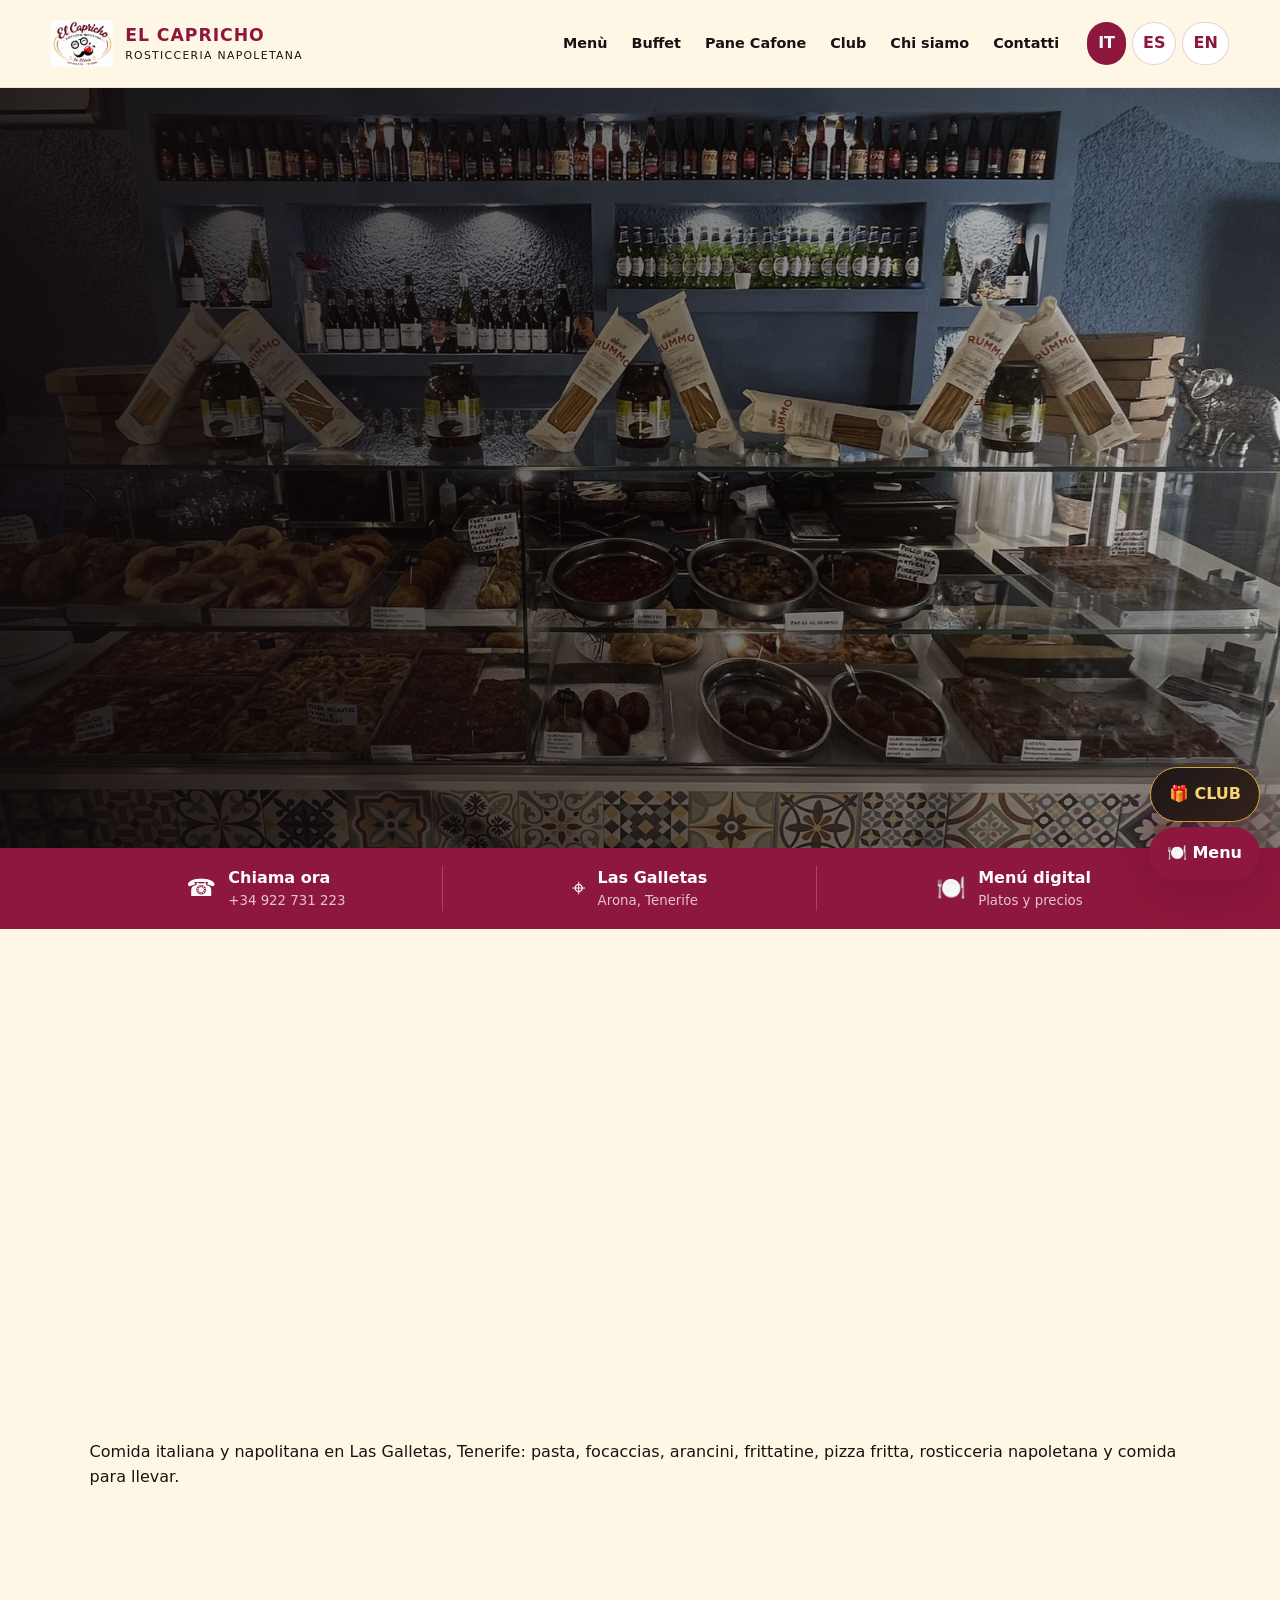
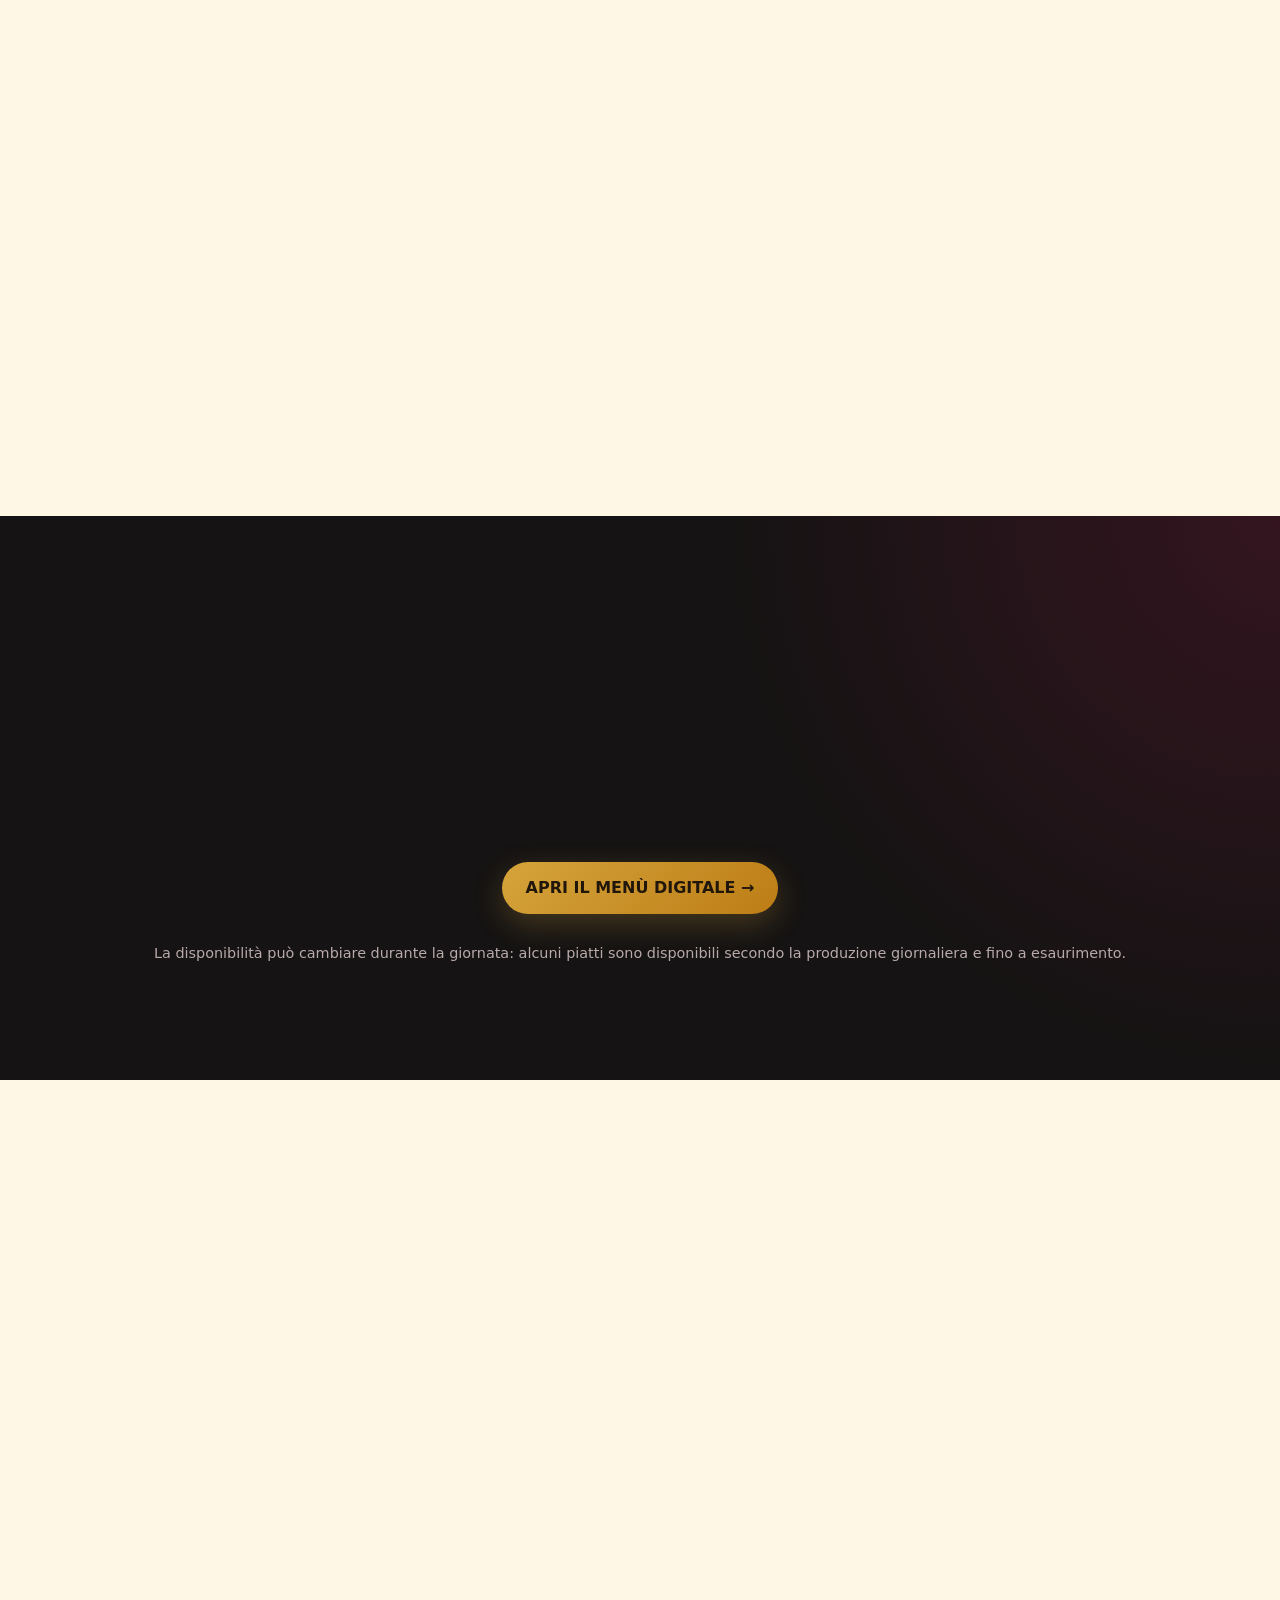
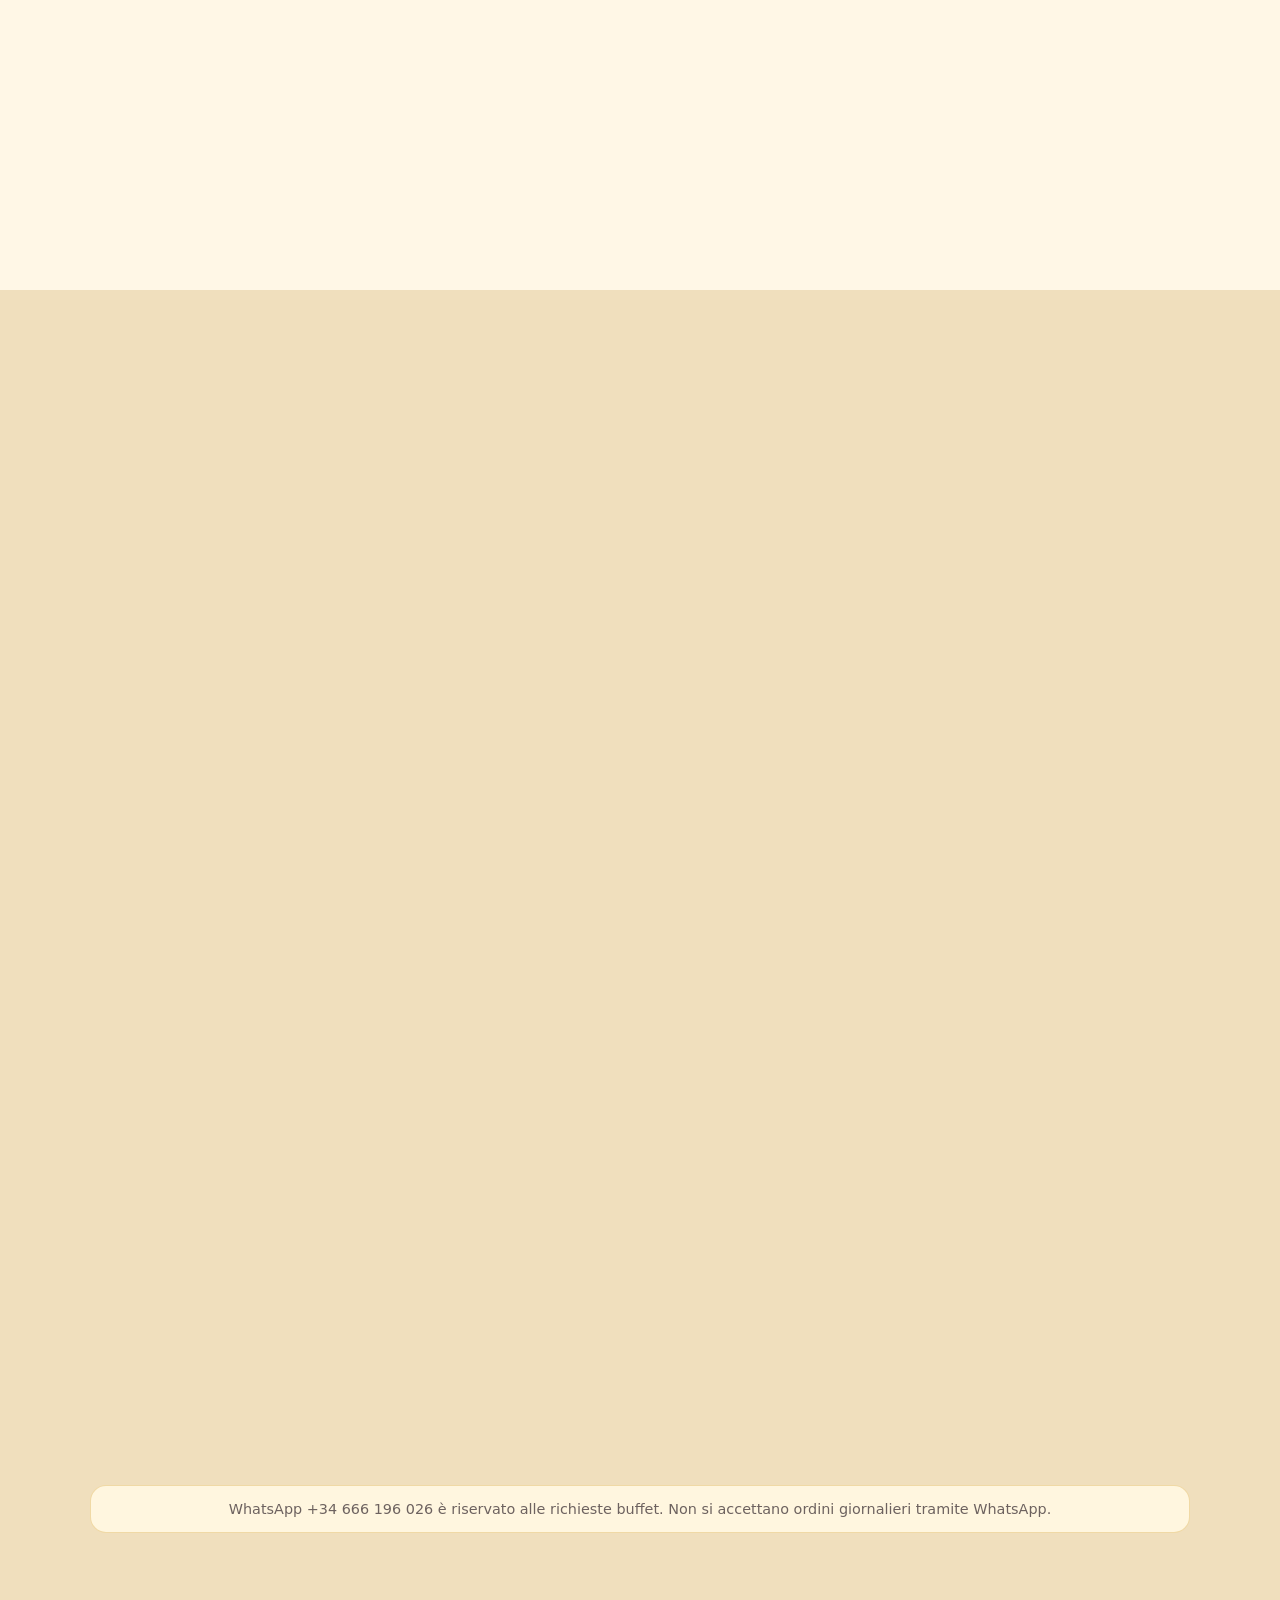
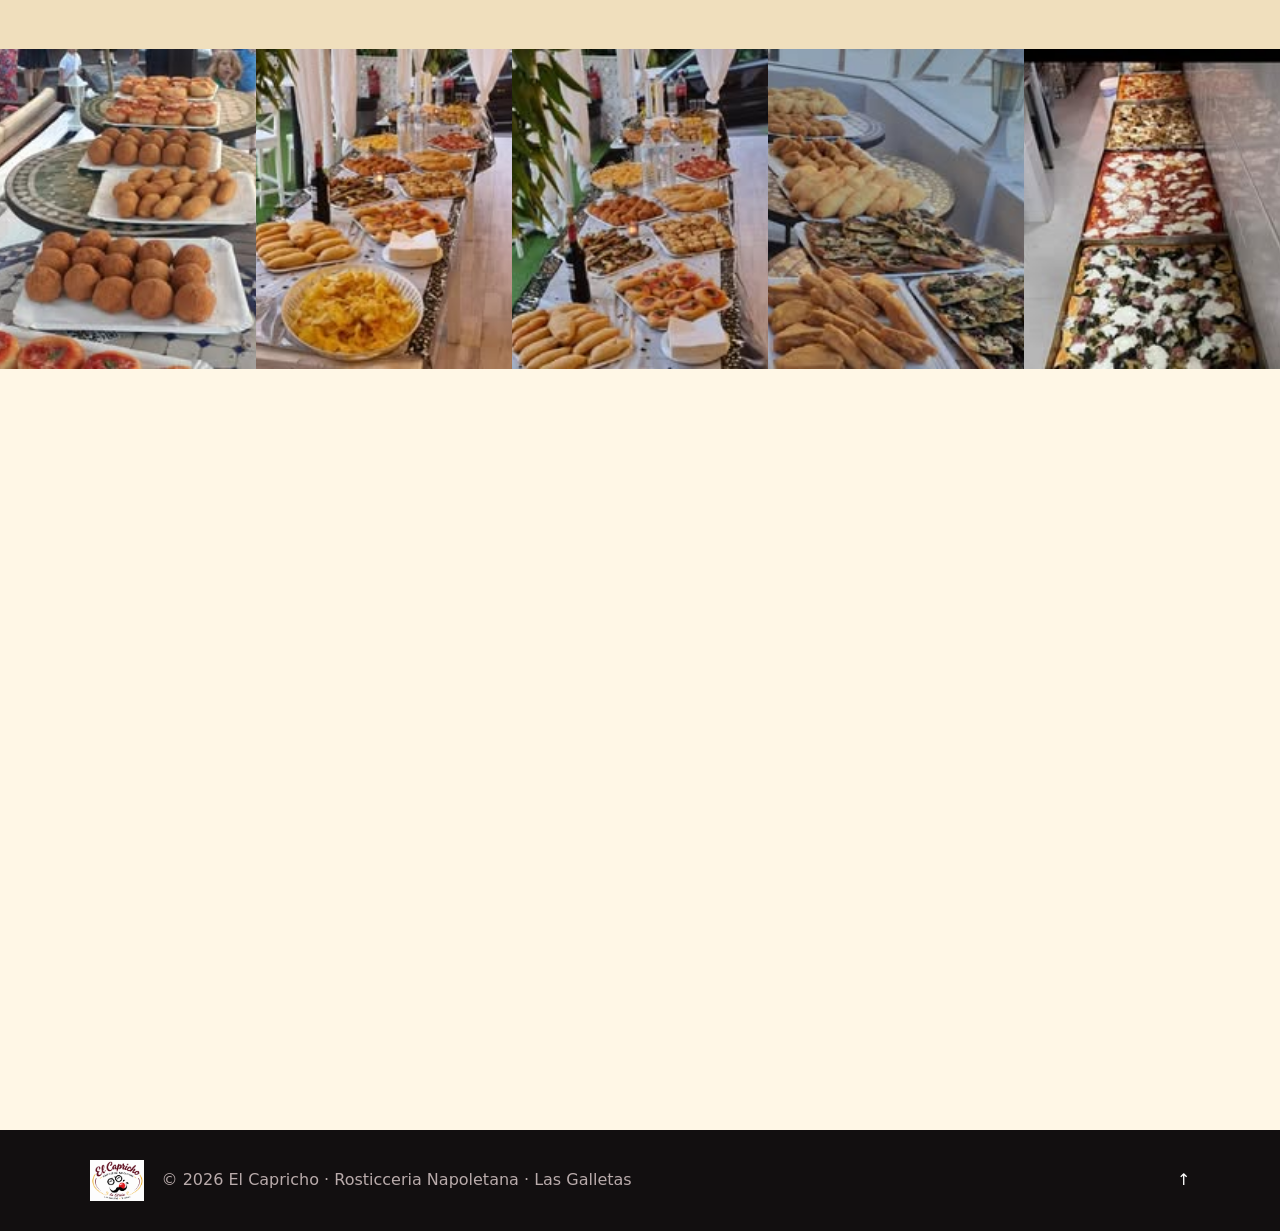
==== commit f4e20f89: "Link official digital menu and improve menu SEO" ====
--- a/index.html
+++ b/index.html
@@ -6,33 +6,23 @@
   <script>window.dataLayer=window.dataLayer||[];function gtag(){dataLayer.push(arguments)}gtag('js',new Date());gtag('config','G-LVKG8GHVVM');</script>
   <meta charset="utf-8"><meta name="viewport" content="width=device-width,initial-scale=1,viewport-fit=cover">
   <title>Comida Italiana y Napolitana en Las Galletas | El Capricho</title>
-  <meta name="description" content="El Capricho: comida italiana y napolitana en Las Galletas, Tenerife. Pizza para llevar, arancini, frittatine, rosticceria napoletana, comida para llevar y buffet.">
+  <meta name="description" content="El Capricho: comida italiana y napolitana en Las Galletas, Tenerife. Pizza para llevar, arancini, frittatine, rosticceria napoletana, pasta, focaccias y especialidades para llevar.">
   <meta name="robots" content="index,follow,max-image-preview:large,max-snippet:-1,max-video-preview:-1">
   <link rel="canonical" href="https://elcaprichotenerife.com/">
   <meta name="theme-color" content="#8e173d">
-  <meta property="og:type" content="restaurant">
-  <meta property="og:locale" content="es_ES">
-  <meta property="og:site_name" content="El Capricho Rosticceria Napoletana">
-  <meta property="og:title" content="El Capricho | Comida italiana y napolitana en Las Galletas">
-  <meta property="og:description" content="Pizza, fritos napolitanos, arancini, frittatine, comida para llevar y buffet en Las Galletas, Tenerife.">
-  <meta property="og:url" content="https://elcaprichotenerife.com/">
-  <meta property="og:image" content="https://elcaprichotenerife.com/assets/hero.jpg">
-  <meta name="twitter:card" content="summary_large_image">
-  <meta name="twitter:title" content="El Capricho | Rosticceria Napoletana a Las Galletas">
-  <meta name="twitter:description" content="Comida italiana y napolitana, pizza para llevar, fritos y buffet en Las Galletas, Tenerife.">
-  <meta name="twitter:image" content="https://elcaprichotenerife.com/assets/hero.jpg">
+  <meta property="og:type" content="restaurant"><meta property="og:locale" content="es_ES"><meta property="og:site_name" content="El Capricho Rosticceria Napoletana"><meta property="og:title" content="El Capricho | Comida italiana y napolitana en Las Galletas"><meta property="og:description" content="Pizza, fritos napolitanos, arancini, frittatine, pasta, focaccias y especialidades para llevar en Las Galletas, Tenerife."><meta property="og:url" content="https://elcaprichotenerife.com/"><meta property="og:image" content="https://elcaprichotenerife.com/assets/hero.jpg">
   <link rel="icon" href="assets/logo.png"><link rel="stylesheet" href="style.css">
-  <script type="application/ld+json">{"@context":"https://schema.org","@type":"Restaurant","@id":"https://elcaprichotenerife.com/#restaurant","name":"El Capricho Rosticceria Napoletana","url":"https://elcaprichotenerife.com/","image":"https://elcaprichotenerife.com/assets/hero.jpg","logo":"https://elcaprichotenerife.com/assets/logo.png","description":"Rosticceria napoletana e comida italiana a Las Galletas, Tenerife, con pizza, arancini, frittatine, specialità da asporto e buffet.","servesCuisine":["Neapolitan","Italian","Pizza","Mediterranean"],"priceRange":"€","telephone":"+34 922 731 223","email":"info@elcaprichotenerife.com","hasMenu":"https://elcaprichotenerife.com/#specialita","address":{"@type":"PostalAddress","streetAddress":"Avenida Fernando Salazar González 13A","postalCode":"38630","addressLocality":"Las Galletas","addressRegion":"Santa Cruz de Tenerife","addressCountry":"ES"}}</script>
+  <script type="application/ld+json">{"@context":"https://schema.org","@type":"Restaurant","@id":"https://elcaprichotenerife.com/#restaurant","name":"El Capricho Rosticceria Napoletana","url":"https://elcaprichotenerife.com/","image":"https://elcaprichotenerife.com/assets/hero.jpg","logo":"https://elcaprichotenerife.com/assets/logo.png","description":"Rosticceria napoletana e comida italiana a Las Galletas, Tenerife, con pasta, focaccias, arancini, frittatine e specialità napoletane da asporto.","servesCuisine":["Neapolitan","Italian","Pizza","Mediterranean"],"priceRange":"€","telephone":"+34 922 731 223","email":"info@elcaprichotenerife.com","hasMenu":"https://elcaprichotenerife.com/menu/","address":{"@type":"PostalAddress","streetAddress":"Avenida Fernando Salazar González 13A","postalCode":"38630","addressLocality":"Las Galletas","addressRegion":"Santa Cruz de Tenerife","addressCountry":"ES"}}</script>
 </head><body>
-<header class="site-header" id="top"><a class="brand" href="#top" aria-label="El Capricho home"><img src="assets/logo.png" alt="Logo El Capricho"><span><b>EL CAPRICHO</b><small>Rosticceria Napoletana</small></span></a><button class="menu-toggle" aria-label="Apri menu" aria-expanded="false">☰</button><nav class="nav" aria-label="Navigazione principale"><a href="#specialita" data-i18n="navMenu">Menù</a><a href="#buffet">Buffet</a><a href="#pane">Pane Cafone</a><a href="#club" data-i18n="navClub">Club</a><a href="#storia" data-i18n="navStory">Chi siamo</a><a href="#contatti" data-i18n="navContact">Contatti</a></nav><div class="langs"><button class="active" data-lang="it">IT</button><button data-lang="es">ES</button><button data-lang="en">EN</button></div></header>
+<header class="site-header" id="top"><a class="brand" href="#top" aria-label="El Capricho home"><img src="assets/logo.png" alt="Logo El Capricho"><span><b>EL CAPRICHO</b><small>Rosticceria Napoletana</small></span></a><button class="menu-toggle" aria-label="Apri menu" aria-expanded="false">☰</button><nav class="nav" aria-label="Navigazione principale"><a href="menu/" data-i18n="navMenu">Menù</a><a href="#buffet">Buffet</a><a href="#pane">Pane Cafone</a><a href="#club" data-i18n="navClub">Club</a><a href="#storia" data-i18n="navStory">Chi siamo</a><a href="#contatti" data-i18n="navContact">Contatti</a></nav><div class="langs"><button class="active" data-lang="it">IT</button><button data-lang="es">ES</button><button data-lang="en">EN</button></div></header>
 <main>
-<section class="hero"><img src="assets/hero.jpg" alt="Vetrina di El Capricho piena di specialità napoletane"><div class="hero-overlay"></div><div class="hero-content reveal"><p class="eyebrow" data-i18n="heroEyebrow">Autentica tradizione napoletana</p><h1 data-i18n="heroTitle">Il vero sapore di Napoli a Las Galletas</h1><p data-i18n="heroText">Pizza, fritti, pane e piatti preparati ogni giorno con passione.</p><div class="hero-actions"><a class="btn primary" href="#specialita" data-i18n="discover">Scopri le specialità</a><a class="btn glass" href="#buffet" data-i18n="buffetOrder">Ordina un buffet</a></div></div></section>
-<section class="quickbar" aria-label="Contatti rapidi"><a href="tel:+34922731223"><span>☎</span><div><b data-i18n="call">Chiama ora</b><small>+34 922 731 223</small></div></a><a href="https://www.google.com/maps/search/?api=1&query=El+Capricho+Las+Galletas" target="_blank" rel="noopener"><span>⌖</span><div><b>Las Galletas</b><small>Arona, Tenerife</small></div></a><a href="#buffet"><span>🎉</span><div><b data-i18n="events">Feste ed eventi</b><small data-i18n="customBuffet">Buffet personalizzati</small></div></a></section>
-<section class="club-promo section" id="club"><div class="club-card reveal"><div class="club-gift">🎁</div><div class="club-copy"><p class="eyebrow">EL CAPRICHO CLUB</p><h2 data-i18n="clubTitle">Mangia. Accumula. Risparmia.</h2><p data-i18n="clubText">La nostra tessera digitale gratuita: 1 € = 1 punto. Ogni 50 punti hai 5 € di sconto.</p><div class="club-badges"><span>1 € = 1 ⭐</span><span>50 ⭐ = 5 €</span><span>🔐 Face ID</span></div></div><a class="club-cta" href="Club/" data-i18n="clubCta">ENTRA NEL CLUB →</a></div></section>
-<section class="intro section" id="storia"><p>Comida italiana y napolitana en Las Galletas, Tenerife: pizza para llevar, arancini, frittatine, rosticceria napoletana, comida para llevar, comida a domicilio y especialidades napolitanas.</p><div class="section-heading reveal"><p class="eyebrow" data-i18n="ourIdentity">La nostra identità</p><h2 data-i18n="introTitle">Napoli, ogni giorno, nella nostra vetrina</h2><p data-i18n="introText">Una rosticceria autentica dove pizza, fritti, cucina e pane raccontano la tradizione con ingredienti selezionati e lavorazione artigianale.</p></div><div class="values"><article class="reveal"><span>🔥</span><h3 data-i18n="freshTitle">Preparato ogni giorno</h3><p data-i18n="freshText">Produzione fresca, dal forno alla vetrina.</p></article><article class="reveal"><span>🇮🇹</span><h3 data-i18n="tradTitle">Ricette autentiche</h3><p data-i18n="tradText">Sapori e specialità della cucina napoletana.</p></article><article class="reveal"><span>🤝</span><h3 data-i18n="buffetTitle">Buffet su misura</h3><p data-i18n="buffetText">Soluzioni per compleanni, feste e aziende.</p></article></div></section>
-<section class="menu-section section dark" id="specialita"><div class="section-heading light reveal"><p class="eyebrow" data-i18n="menuEyebrow">La vetrina di El Capricho</p><h2 data-i18n="menuTitle">Le nostre specialità</h2><p data-i18n="menuText">Seleziona una categoria e scopri una parte della nostra produzione.</p></div><div class="tabs" role="tablist"><button class="active" data-filter="pizza">🍕 <span data-i18n="pizzas">Pizze</span></button><button data-filter="fritti">🥟 <span data-i18n="fried">Fritti</span></button><button data-filter="cucina">🍝 <span data-i18n="kitchen">Cucina</span></button><button data-filter="tradizione">🥖 <span data-i18n="tradition">Tradizione</span></button></div><div class="product-grid" id="productGrid"></div><p class="availability" data-i18n="availability">La disponibilità può cambiare durante la giornata: chiedici cosa trovi oggi in vetrina.</p></section>
+<section class="hero"><img src="assets/hero.jpg" alt="Vetrina di El Capricho piena di specialità napoletane"><div class="hero-overlay"></div><div class="hero-content reveal"><p class="eyebrow" data-i18n="heroEyebrow">Autentica tradizione napoletana</p><h1 data-i18n="heroTitle">Il vero sapore di Napoli a Las Galletas</h1><p data-i18n="heroText">Pizza, fritti, pane e piatti preparati ogni giorno con passione.</p><div class="hero-actions"><a class="btn primary" href="menu/" data-i18n="discover">Scopri le specialità</a><a class="btn glass" href="#buffet" data-i18n="buffetOrder">Ordina un buffet</a></div></div></section>
+<section class="quickbar" aria-label="Contatti rapidi"><a href="tel:+34922731223"><span>☎</span><div><b data-i18n="call">Chiama ora</b><small>+34 922 731 223</small></div></a><a href="https://www.google.com/maps/search/?api=1&query=El+Capricho+Las+Galletas" target="_blank" rel="noopener"><span>⌖</span><div><b>Las Galletas</b><small>Arona, Tenerife</small></div></a><a href="menu/"><span>🍽️</span><div><b>Menú digital</b><small>Platos y precios</small></div></a></section>
+<section class="club-promo section" id="club"><div class="club-card reveal"><div class="club-gift">🎁</div><div class="club-copy"><p class="eyebrow">EL CAPRICHO CLUB</p><h2 data-i18n="clubTitle">Mangia. Accumula. Risparmia.</h2><p data-i18n="clubText">La nostra tessera digitale gratuita: 1 € = 1 punto. Ogni 50 punti hai 5 € di sconto.</p><div class="club-badges"><span>1 € = 1 ⭐</span><span>50 ⭐ = 5 €</span><span>🔐 Accesso sicuro</span></div></div><a class="club-cta" href="Club/" data-i18n="clubCta">ENTRA NEL CLUB →</a></div></section>
+<section class="intro section" id="storia"><p>Comida italiana y napolitana en Las Galletas, Tenerife: pasta, focaccias, arancini, frittatine, pizza fritta, rosticceria napoletana y comida para llevar.</p><div class="section-heading reveal"><p class="eyebrow" data-i18n="ourIdentity">La nostra identità</p><h2 data-i18n="introTitle">Napoli, ogni giorno, nella nostra vetrina</h2><p data-i18n="introText">Una rosticceria autentica dove pizza, fritti, cucina e pane raccontano la tradizione con ingredienti selezionati e lavorazione artigianale.</p></div><div class="values"><article class="reveal"><span>🔥</span><h3 data-i18n="freshTitle">Preparato ogni giorno</h3><p data-i18n="freshText">Produzione fresca, dal forno alla vetrina.</p></article><article class="reveal"><span>🇮🇹</span><h3 data-i18n="tradTitle">Ricette autentiche</h3><p data-i18n="tradText">Sapori e specialità della cucina napoletana.</p></article><article class="reveal"><span>🤝</span><h3 data-i18n="buffetTitle">Buffet su misura</h3><p data-i18n="buffetText">Soluzioni per compleanni, feste e aziende.</p></article></div></section>
+<section class="menu-section section dark" id="specialita"><div class="section-heading light reveal"><p class="eyebrow">Menú El Capricho</p><h2>Scopri il menu completo</h2><p>Primi, secondi, contorni, rosticceria, focacce, caffetteria, dolci e digestivi con prezzi aggiornati.</p></div><div style="text-align:center"><a class="btn primary" href="menu/">APRI IL MENÙ DIGITALE →</a></div><p class="availability">La disponibilità può cambiare durante la giornata: alcuni piatti sono disponibili secondo la produzione giornaliera e fino a esaurimento.</p></section>
 <section class="bread section" id="pane"><div class="bread-image reveal"><img src="assets/pane-cafone.jpg" alt="Pane cafone napoletano artigianale"><span data-i18n="houseSpecialty">Specialità della casa</span></div><div class="bread-copy reveal"><p class="eyebrow">Pane Cafone Napoletano</p><h2 data-i18n="breadTitle">Crosta fragrante, mollica soffice, profumo di casa</h2><p data-i18n="breadText">Il nostro pane artigianale merita uno spazio tutto suo. Preparato secondo la tradizione e disponibile fino a esaurimento.</p><a class="btn primary wa-bread" href="#" data-i18n="reserveBread">Prenota il pane</a></div></section>
 <section class="buffet section" id="buffet"><div class="buffet-copy reveal"><p class="eyebrow" data-i18n="buffetEyebrow">Buffet ed eventi</p><h2 data-i18n="buffetHeading">Portiamo El Capricho alla tua festa</h2><p data-i18n="buffetIntro">Prepariamo buffet su ordinazione per compleanni, riunioni, feste private ed eventi aziendali. Scegli il numero di persone e raccontaci cosa desideri.</p><ul><li data-i18n="buffetOne">Fritti e rosticceria napoletana</li><li data-i18n="buffetTwo">Pizza, panini e specialità da forno</li><li data-i18n="buffetThree">Composizioni personalizzate</li><li data-i18n="buffetFour">Ritiro concordato in negozio</li></ul></div><div class="buffet-visual reveal"><img src="assets/hero.jpg" alt="Buffet e vetrina El Capricho"><div class="buffet-card"><strong data-i18n="buffetCtaTitle">Richiedi il tuo buffet</strong><span data-i18n="buffetCtaText">Compila i dati: si aprirà un messaggio pronto da inviare.</span></div></div><form class="buffet-form reveal" id="buffetForm"><label><span data-i18n="name">Nome</span><input name="name" required autocomplete="name"></label><label><span data-i18n="phone">Telefono</span><input name="phone" required inputmode="tel" autocomplete="tel"></label><div class="two"><label><span data-i18n="date">Data evento</span><input name="date" type="date" required></label><label><span data-i18n="people">Numero persone</span><input name="people" type="number" min="5" required></label></div><label><span data-i18n="eventType">Tipo di evento</span><select name="event"><option>Compleanno</option><option>Festa privata</option><option>Evento aziendale</option><option>Altro</option></select></label><label><span data-i18n="request">Cosa vorresti nel buffet?</span><textarea name="details" rows="4" placeholder="Pizza, fritti, panini, piatti..." required></textarea></label><button class="btn primary" type="submit" data-i18n="sendWhatsapp">Invia richiesta su WhatsApp</button></form><p class="wa-note" data-i18n="waNote">WhatsApp +34 666 196 026 è riservato alle richieste buffet. Non si accettano ordini giornalieri tramite WhatsApp.</p></section>
 <section class="gallery-strip" aria-label="Galleria buffet"><img src="buffet-1.jpg.jpg" alt="Buffet El Capricho"><img src="buffet-2.jpg.jpg" alt="Buffet assortito El Capricho"><img src="buffet-3.jpg.jpg" alt="Buffet napoletano El Capricho"><img src="buffet-4.jpg.jpg" alt="Buffet per eventi El Capricho"><img src="buffet-pizze.jpg.jpg" alt="Buffet di pizze El Capricho"></section>
 <section class="contact section" id="contatti"><div class="contact-card reveal"><p class="eyebrow" data-i18n="contactEyebrow">Vieni a trovarci</p><h2>El Capricho</h2><p><strong>Rosticceria Napoletana</strong><br>Avenida Fernando Salazar González 13A<br>38630 Las Galletas, Tenerife</p><p class="contact-lines"><a href="tel:+34922731223">☎ +34 922 731 223</a><br><a href="mailto:info@elcaprichotenerife.com">✉ info@elcaprichotenerife.com</a></p><div class="contact-actions"><a class="btn primary" href="tel:+34922731223" data-i18n="callUs">Chiamaci</a><a class="btn outline" href="https://www.google.com/maps/search/?api=1&query=Avenida+Fernando+Salazar+Gonzalez+13A+Las+Galletas" target="_blank" rel="noopener" data-i18n="directions">Indicazioni</a></div><small data-i18n="hoursNote">Gli orari aggiornati sono disponibili sulla scheda Google.</small></div><div class="contact-photo reveal"><img src="assets/hero.jpg" alt="Interno e banco El Capricho"></div></section>
-</main><a class="floating-club" href="Club/">🎁 <span>CLUB</span></a><a class="floating-wa" href="#buffet" aria-label="Ordina buffet">🎉 <span data-i18n="floatingBuffet">Ordina buffet</span></a><footer><img src="assets/logo.png" alt=""><p>© 2026 El Capricho · Rosticceria Napoletana · Las Galletas</p><a href="#top">↑</a></footer><script src="script.js"></script></body></html>+</main><a class="floating-club" href="Club/">🎁 <span>CLUB</span></a><a class="floating-wa" href="menu/" aria-label="Menu digitale">🍽️ <span>Menu</span></a><footer><img src="assets/logo.png" alt=""><p>© 2026 El Capricho · Rosticceria Napoletana · Las Galletas</p><a href="#top">↑</a></footer><script src="script.js"></script></body></html>
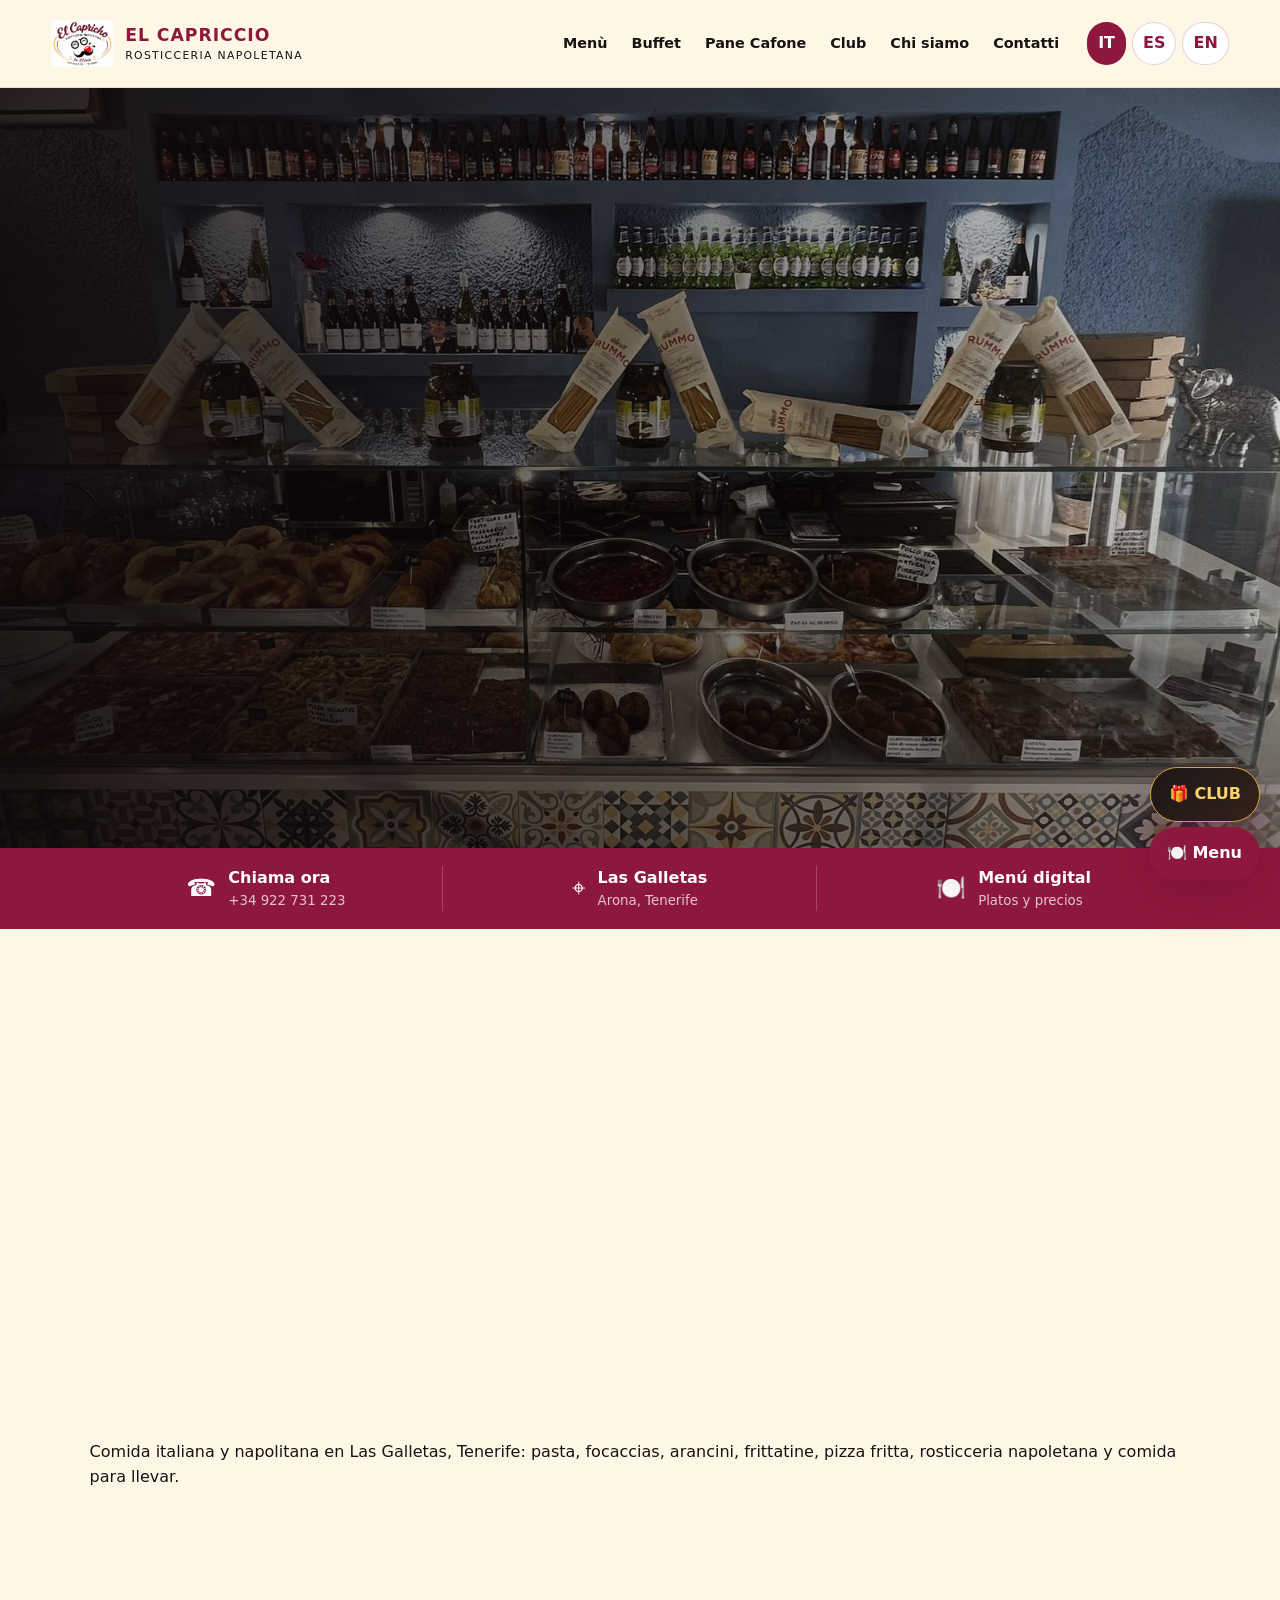
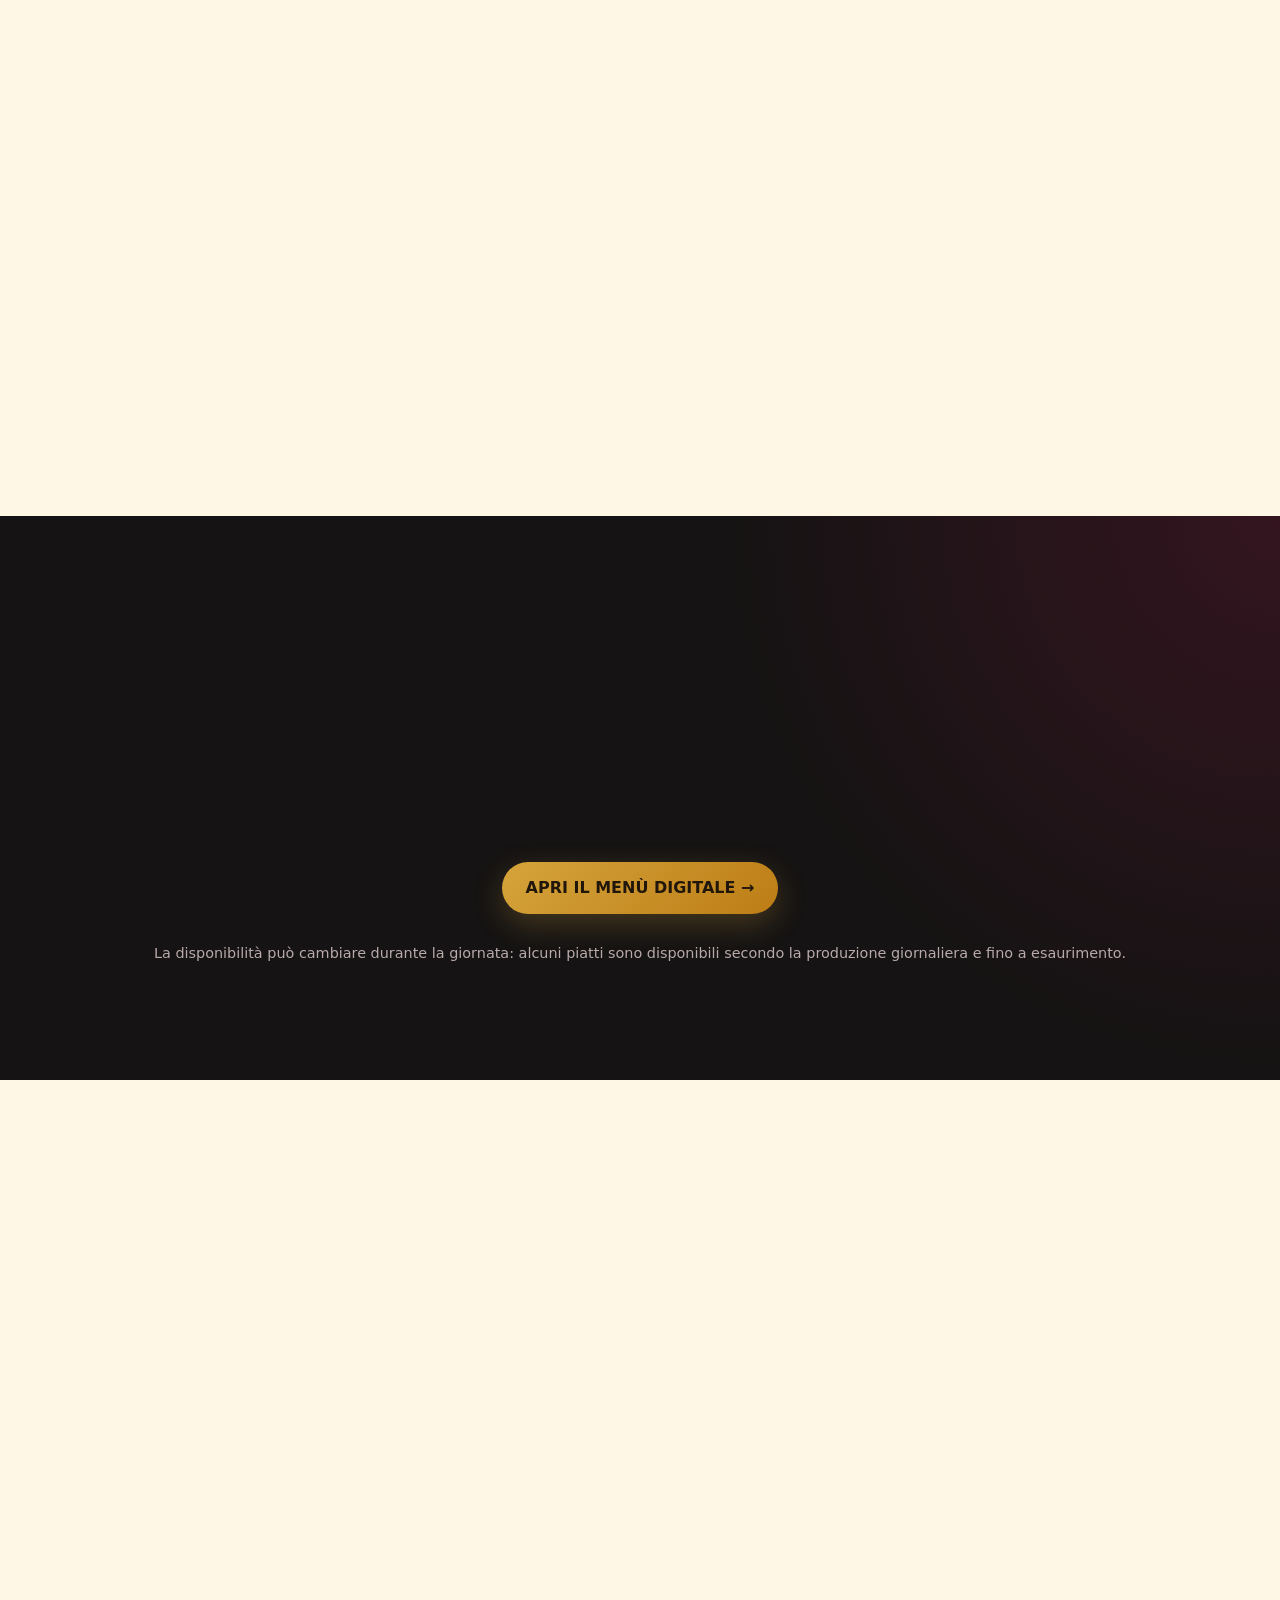
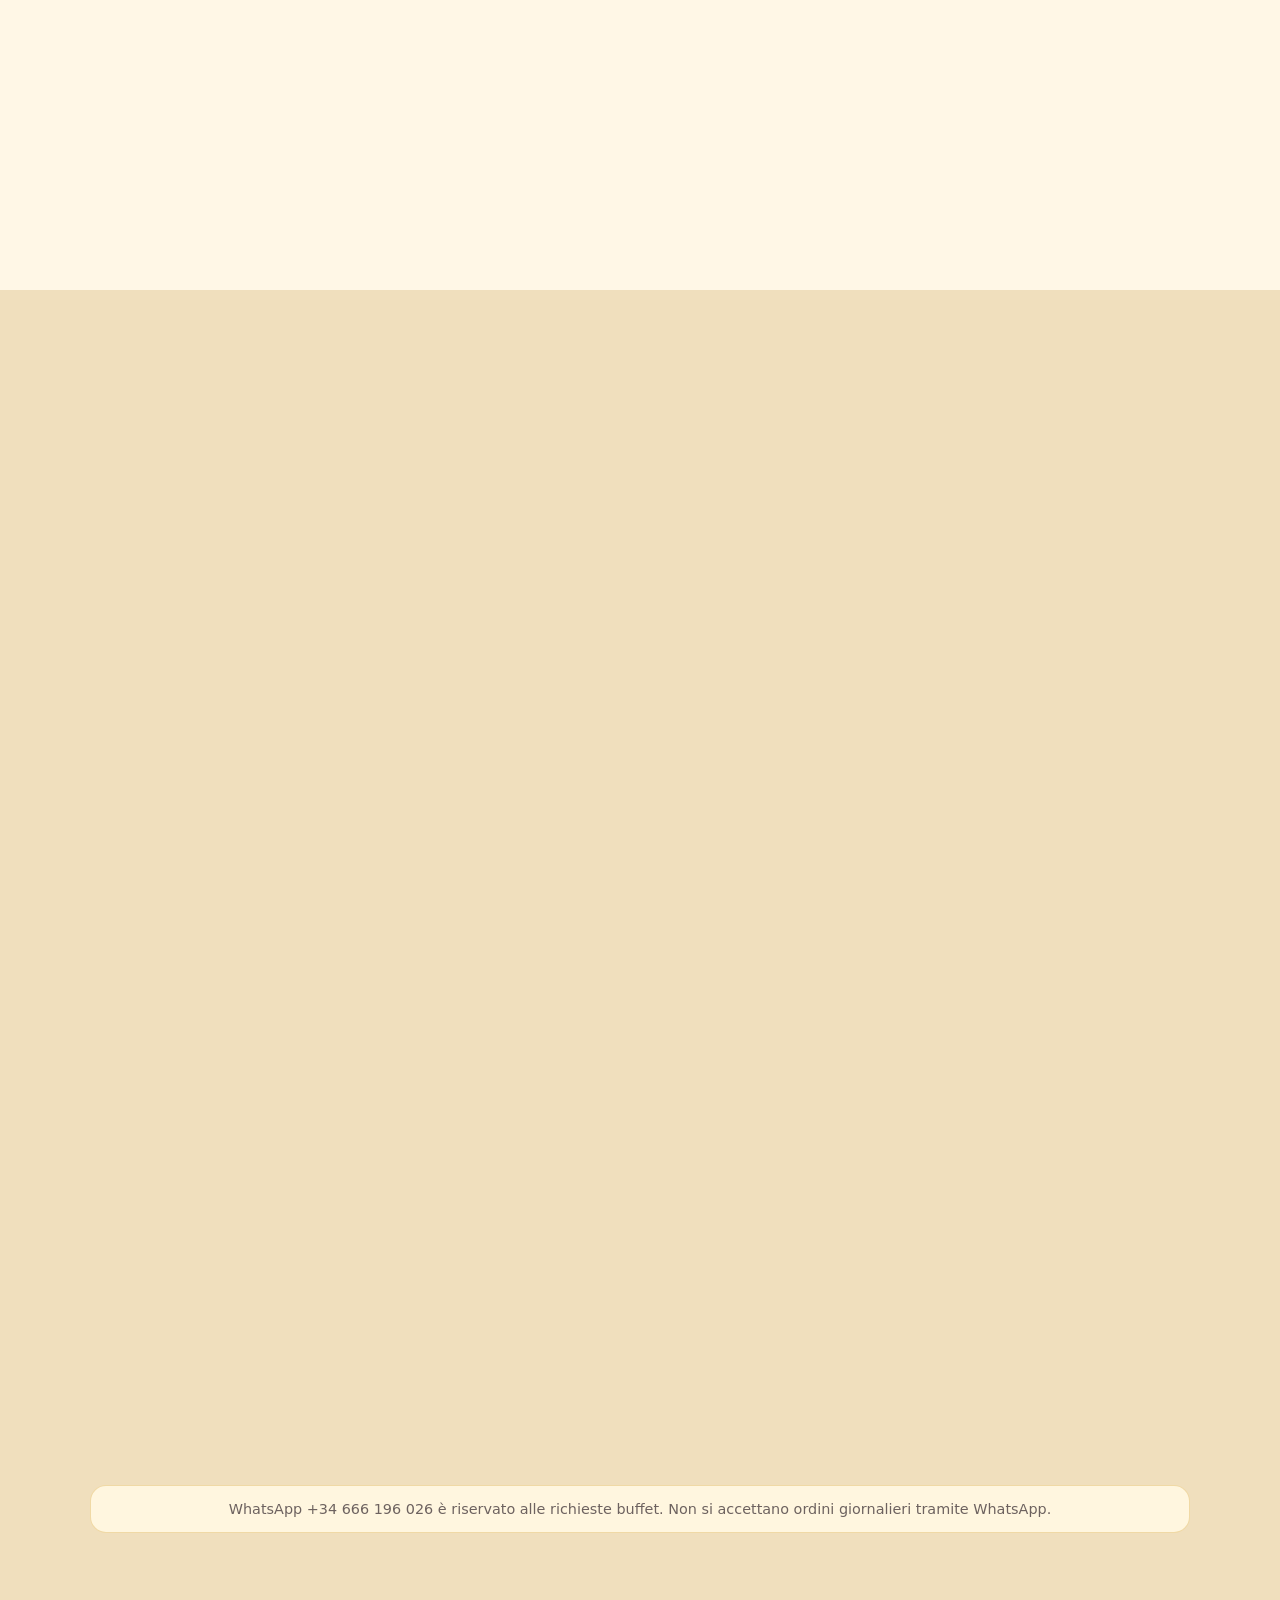
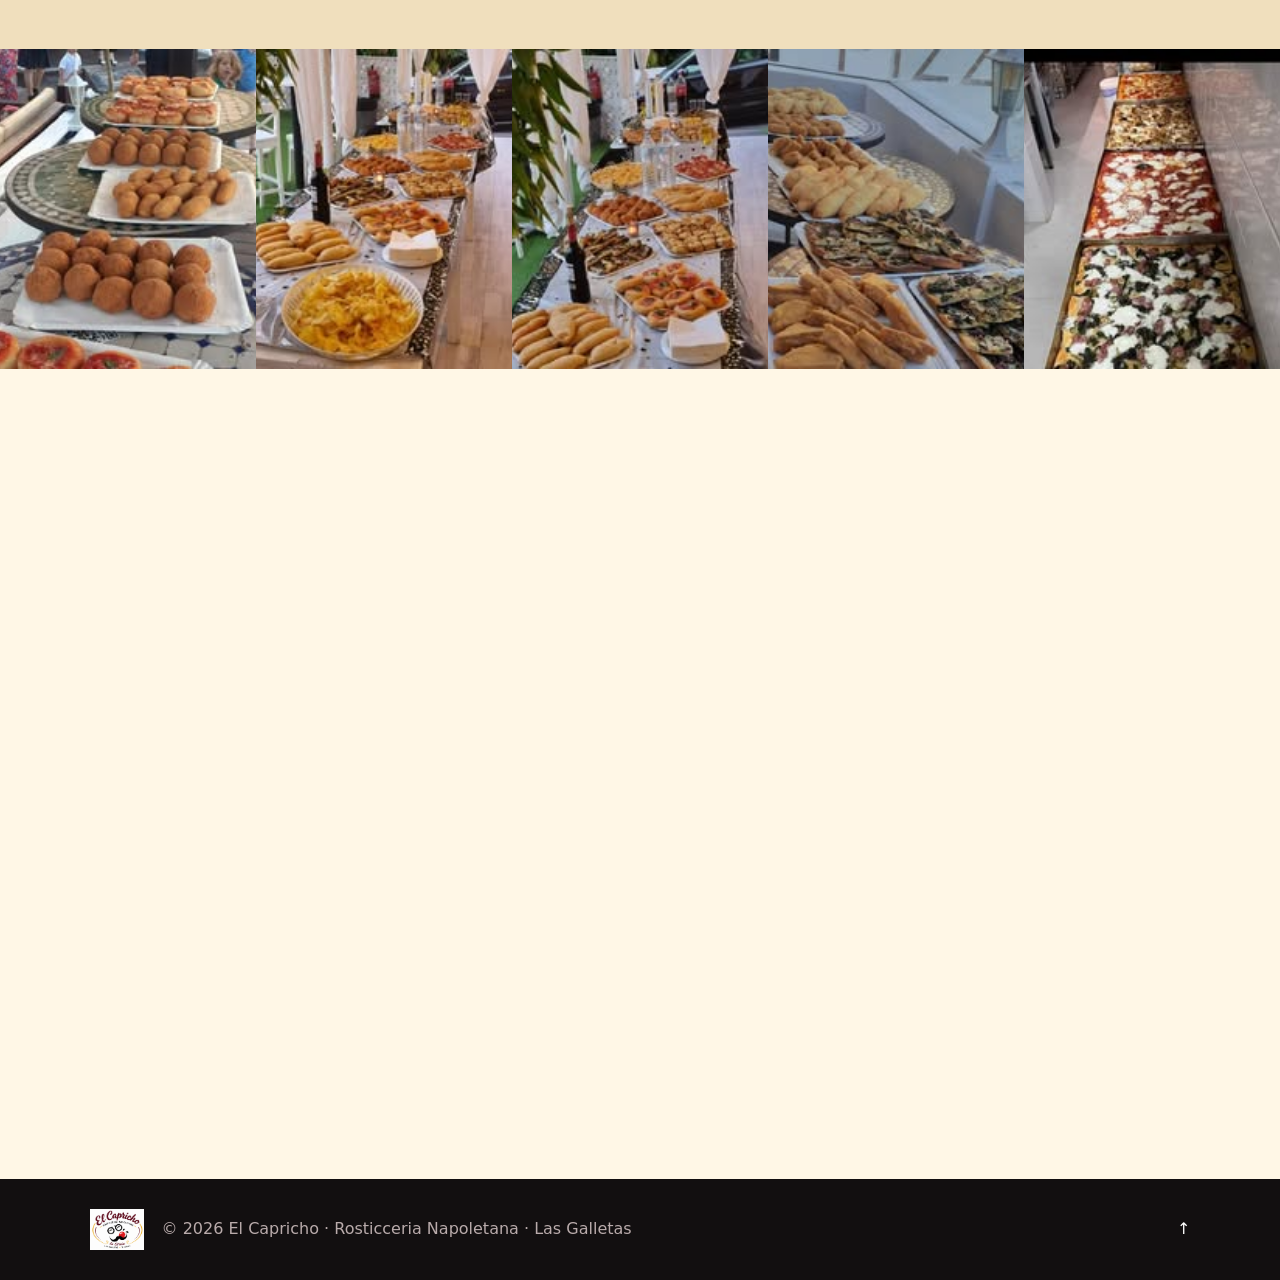
==== commit fb28075b: "Fix official address and local SEO consistency" ====
--- a/index.html
+++ b/index.html
@@ -12,17 +12,17 @@
   <meta name="theme-color" content="#8e173d">
   <meta property="og:type" content="restaurant"><meta property="og:locale" content="es_ES"><meta property="og:site_name" content="El Capricho Rosticceria Napoletana"><meta property="og:title" content="El Capricho | Comida italiana y napolitana en Las Galletas"><meta property="og:description" content="Pizza, fritos napolitanos, arancini, frittatine, pasta, focaccias y especialidades para llevar en Las Galletas, Tenerife."><meta property="og:url" content="https://elcaprichotenerife.com/"><meta property="og:image" content="https://elcaprichotenerife.com/assets/hero.jpg">
   <link rel="icon" href="assets/logo.png"><link rel="stylesheet" href="style.css">
-  <script type="application/ld+json">{"@context":"https://schema.org","@type":"Restaurant","@id":"https://elcaprichotenerife.com/#restaurant","name":"El Capricho Rosticceria Napoletana","url":"https://elcaprichotenerife.com/","image":"https://elcaprichotenerife.com/assets/hero.jpg","logo":"https://elcaprichotenerife.com/assets/logo.png","description":"Rosticceria napoletana e comida italiana a Las Galletas, Tenerife, con pasta, focaccias, arancini, frittatine e specialità napoletane da asporto.","servesCuisine":["Neapolitan","Italian","Pizza","Mediterranean"],"priceRange":"€","telephone":"+34 922 731 223","email":"info@elcaprichotenerife.com","hasMenu":"https://elcaprichotenerife.com/menu/","address":{"@type":"PostalAddress","streetAddress":"Avenida Fernando Salazar González 13A","postalCode":"38630","addressLocality":"Las Galletas","addressRegion":"Santa Cruz de Tenerife","addressCountry":"ES"}}</script>
+  <script type="application/ld+json">{"@context":"https://schema.org","@type":"Restaurant","@id":"https://elcaprichotenerife.com/#restaurant","name":"El Capricho Rosticceria Napoletana","url":"https://elcaprichotenerife.com/","image":"https://elcaprichotenerife.com/assets/hero.jpg","logo":"https://elcaprichotenerife.com/assets/logo.png","description":"Rosticceria napoletana e comida italiana a Las Galletas, Tenerife, con pasta, focaccias, arancini, frittatine e specialità napoletane da asporto.","servesCuisine":["Neapolitan","Italian","Pizza","Mediterranean"],"priceRange":"€","telephone":"+34 922 731 223","email":"info@elcaprichotenerife.com","hasMenu":"https://elcaprichotenerife.com/menu/","address":{"@type":"PostalAddress","streetAddress":"Avenida de Fernando Salazar Gonzalez 13","postalCode":"38631","addressLocality":"Las Galletas","addressRegion":"Santa Cruz de Tenerife","addressCountry":"ES"}}</script>
 </head><body>
-<header class="site-header" id="top"><a class="brand" href="#top" aria-label="El Capricho home"><img src="assets/logo.png" alt="Logo El Capricho"><span><b>EL CAPRICHO</b><small>Rosticceria Napoletana</small></span></a><button class="menu-toggle" aria-label="Apri menu" aria-expanded="false">☰</button><nav class="nav" aria-label="Navigazione principale"><a href="menu/" data-i18n="navMenu">Menù</a><a href="#buffet">Buffet</a><a href="#pane">Pane Cafone</a><a href="#club" data-i18n="navClub">Club</a><a href="#storia" data-i18n="navStory">Chi siamo</a><a href="#contatti" data-i18n="navContact">Contatti</a></nav><div class="langs"><button class="active" data-lang="it">IT</button><button data-lang="es">ES</button><button data-lang="en">EN</button></div></header>
+<header class="site-header" id="top"><a class="brand" href="#top" aria-label="El Capricho home"><img src="assets/logo.png" alt="Logo El Capricho"><span><b>EL CAPRICCIO</b><small>Rosticceria Napoletana</small></span></a><button class="menu-toggle" aria-label="Apri menu" aria-expanded="false">☰</button><nav class="nav" aria-label="Navigazione principale"><a href="menu/" data-i18n="navMenu">Menù</a><a href="#buffet">Buffet</a><a href="#pane">Pane Cafone</a><a href="#club" data-i18n="navClub">Club</a><a href="#storia" data-i18n="navStory">Chi siamo</a><a href="#contatti" data-i18n="navContact">Contatti</a></nav><div class="langs"><button class="active" data-lang="it">IT</button><button data-lang="es">ES</button><button data-lang="en">EN</button></div></header>
 <main>
 <section class="hero"><img src="assets/hero.jpg" alt="Vetrina di El Capricho piena di specialità napoletane"><div class="hero-overlay"></div><div class="hero-content reveal"><p class="eyebrow" data-i18n="heroEyebrow">Autentica tradizione napoletana</p><h1 data-i18n="heroTitle">Il vero sapore di Napoli a Las Galletas</h1><p data-i18n="heroText">Pizza, fritti, pane e piatti preparati ogni giorno con passione.</p><div class="hero-actions"><a class="btn primary" href="menu/" data-i18n="discover">Scopri le specialità</a><a class="btn glass" href="#buffet" data-i18n="buffetOrder">Ordina un buffet</a></div></div></section>
-<section class="quickbar" aria-label="Contatti rapidi"><a href="tel:+34922731223"><span>☎</span><div><b data-i18n="call">Chiama ora</b><small>+34 922 731 223</small></div></a><a href="https://www.google.com/maps/search/?api=1&query=El+Capricho+Las+Galletas" target="_blank" rel="noopener"><span>⌖</span><div><b>Las Galletas</b><small>Arona, Tenerife</small></div></a><a href="menu/"><span>🍽️</span><div><b>Menú digital</b><small>Platos y precios</small></div></a></section>
+<section class="quickbar" aria-label="Contatti rapidi"><a href="tel:+34922731223"><span>☎</span><div><b data-i18n="call">Chiama ora</b><small>+34 922 731 223</small></div></a><a href="https://www.google.com/maps/search/?api=1&query=Avenida+de+Fernando+Salazar+Gonzalez+13+38631+Las+Galletas" target="_blank" rel="noopener"><span>⌖</span><div><b>Las Galletas</b><small>Arona, Tenerife</small></div></a><a href="menu/"><span>🍽️</span><div><b>Menú digital</b><small>Platos y precios</small></div></a></section>
 <section class="club-promo section" id="club"><div class="club-card reveal"><div class="club-gift">🎁</div><div class="club-copy"><p class="eyebrow">EL CAPRICHO CLUB</p><h2 data-i18n="clubTitle">Mangia. Accumula. Risparmia.</h2><p data-i18n="clubText">La nostra tessera digitale gratuita: 1 € = 1 punto. Ogni 50 punti hai 5 € di sconto.</p><div class="club-badges"><span>1 € = 1 ⭐</span><span>50 ⭐ = 5 €</span><span>🔐 Accesso sicuro</span></div></div><a class="club-cta" href="Club/" data-i18n="clubCta">ENTRA NEL CLUB →</a></div></section>
 <section class="intro section" id="storia"><p>Comida italiana y napolitana en Las Galletas, Tenerife: pasta, focaccias, arancini, frittatine, pizza fritta, rosticceria napoletana y comida para llevar.</p><div class="section-heading reveal"><p class="eyebrow" data-i18n="ourIdentity">La nostra identità</p><h2 data-i18n="introTitle">Napoli, ogni giorno, nella nostra vetrina</h2><p data-i18n="introText">Una rosticceria autentica dove pizza, fritti, cucina e pane raccontano la tradizione con ingredienti selezionati e lavorazione artigianale.</p></div><div class="values"><article class="reveal"><span>🔥</span><h3 data-i18n="freshTitle">Preparato ogni giorno</h3><p data-i18n="freshText">Produzione fresca, dal forno alla vetrina.</p></article><article class="reveal"><span>🇮🇹</span><h3 data-i18n="tradTitle">Ricette autentiche</h3><p data-i18n="tradText">Sapori e specialità della cucina napoletana.</p></article><article class="reveal"><span>🤝</span><h3 data-i18n="buffetTitle">Buffet su misura</h3><p data-i18n="buffetText">Soluzioni per compleanni, feste e aziende.</p></article></div></section>
 <section class="menu-section section dark" id="specialita"><div class="section-heading light reveal"><p class="eyebrow">Menú El Capricho</p><h2>Scopri il menu completo</h2><p>Primi, secondi, contorni, rosticceria, focacce, caffetteria, dolci e digestivi con prezzi aggiornati.</p></div><div style="text-align:center"><a class="btn primary" href="menu/">APRI IL MENÙ DIGITALE →</a></div><p class="availability">La disponibilità può cambiare durante la giornata: alcuni piatti sono disponibili secondo la produzione giornaliera e fino a esaurimento.</p></section>
 <section class="bread section" id="pane"><div class="bread-image reveal"><img src="assets/pane-cafone.jpg" alt="Pane cafone napoletano artigianale"><span data-i18n="houseSpecialty">Specialità della casa</span></div><div class="bread-copy reveal"><p class="eyebrow">Pane Cafone Napoletano</p><h2 data-i18n="breadTitle">Crosta fragrante, mollica soffice, profumo di casa</h2><p data-i18n="breadText">Il nostro pane artigianale merita uno spazio tutto suo. Preparato secondo la tradizione e disponibile fino a esaurimento.</p><a class="btn primary wa-bread" href="#" data-i18n="reserveBread">Prenota il pane</a></div></section>
 <section class="buffet section" id="buffet"><div class="buffet-copy reveal"><p class="eyebrow" data-i18n="buffetEyebrow">Buffet ed eventi</p><h2 data-i18n="buffetHeading">Portiamo El Capricho alla tua festa</h2><p data-i18n="buffetIntro">Prepariamo buffet su ordinazione per compleanni, riunioni, feste private ed eventi aziendali. Scegli il numero di persone e raccontaci cosa desideri.</p><ul><li data-i18n="buffetOne">Fritti e rosticceria napoletana</li><li data-i18n="buffetTwo">Pizza, panini e specialità da forno</li><li data-i18n="buffetThree">Composizioni personalizzate</li><li data-i18n="buffetFour">Ritiro concordato in negozio</li></ul></div><div class="buffet-visual reveal"><img src="assets/hero.jpg" alt="Buffet e vetrina El Capricho"><div class="buffet-card"><strong data-i18n="buffetCtaTitle">Richiedi il tuo buffet</strong><span data-i18n="buffetCtaText">Compila i dati: si aprirà un messaggio pronto da inviare.</span></div></div><form class="buffet-form reveal" id="buffetForm"><label><span data-i18n="name">Nome</span><input name="name" required autocomplete="name"></label><label><span data-i18n="phone">Telefono</span><input name="phone" required inputmode="tel" autocomplete="tel"></label><div class="two"><label><span data-i18n="date">Data evento</span><input name="date" type="date" required></label><label><span data-i18n="people">Numero persone</span><input name="people" type="number" min="5" required></label></div><label><span data-i18n="eventType">Tipo di evento</span><select name="event"><option>Compleanno</option><option>Festa privata</option><option>Evento aziendale</option><option>Altro</option></select></label><label><span data-i18n="request">Cosa vorresti nel buffet?</span><textarea name="details" rows="4" placeholder="Pizza, fritti, panini, piatti..." required></textarea></label><button class="btn primary" type="submit" data-i18n="sendWhatsapp">Invia richiesta su WhatsApp</button></form><p class="wa-note" data-i18n="waNote">WhatsApp +34 666 196 026 è riservato alle richieste buffet. Non si accettano ordini giornalieri tramite WhatsApp.</p></section>
 <section class="gallery-strip" aria-label="Galleria buffet"><img src="buffet-1.jpg.jpg" alt="Buffet El Capricho"><img src="buffet-2.jpg.jpg" alt="Buffet assortito El Capricho"><img src="buffet-3.jpg.jpg" alt="Buffet napoletano El Capricho"><img src="buffet-4.jpg.jpg" alt="Buffet per eventi El Capricho"><img src="buffet-pizze.jpg.jpg" alt="Buffet di pizze El Capricho"></section>
-<section class="contact section" id="contatti"><div class="contact-card reveal"><p class="eyebrow" data-i18n="contactEyebrow">Vieni a trovarci</p><h2>El Capricho</h2><p><strong>Rosticceria Napoletana</strong><br>Avenida Fernando Salazar González 13A<br>38630 Las Galletas, Tenerife</p><p class="contact-lines"><a href="tel:+34922731223">☎ +34 922 731 223</a><br><a href="mailto:info@elcaprichotenerife.com">✉ info@elcaprichotenerife.com</a></p><div class="contact-actions"><a class="btn primary" href="tel:+34922731223" data-i18n="callUs">Chiamaci</a><a class="btn outline" href="https://www.google.com/maps/search/?api=1&query=Avenida+Fernando+Salazar+Gonzalez+13A+Las+Galletas" target="_blank" rel="noopener" data-i18n="directions">Indicazioni</a></div><small data-i18n="hoursNote">Gli orari aggiornati sono disponibili sulla scheda Google.</small></div><div class="contact-photo reveal"><img src="assets/hero.jpg" alt="Interno e banco El Capricho"></div></section>
+<section class="contact section" id="contatti"><div class="contact-card reveal"><p class="eyebrow" data-i18n="contactEyebrow">Vieni a trovarci</p><h2>El Capricho</h2><p><strong>Rosticceria Napoletana</strong><br>Avenida de Fernando Salazar Gonzalez 13<br>38631 Las Galletas, Santa Cruz de Tenerife</p><p class="contact-lines"><a href="tel:+34922731223">☎ +34 922 731 223</a><br><a href="mailto:info@elcaprichotenerife.com">✉ info@elcaprichotenerife.com</a></p><div class="contact-actions"><a class="btn primary" href="tel:+34922731223" data-i18n="callUs">Chiamaci</a><a class="btn outline" href="https://www.google.com/maps/search/?api=1&query=Avenida+de+Fernando+Salazar+Gonzalez+13+38631+Las+Galletas" target="_blank" rel="noopener" data-i18n="directions">Indicazioni</a></div><small data-i18n="hoursNote">Gli orari aggiornati sono disponibili sulla scheda Google.</small></div><div class="contact-photo reveal"><img src="assets/hero.jpg" alt="Interno e banco El Capricho"></div></section>
 </main><a class="floating-club" href="Club/">🎁 <span>CLUB</span></a><a class="floating-wa" href="menu/" aria-label="Menu digitale">🍽️ <span>Menu</span></a><footer><img src="assets/logo.png" alt=""><p>© 2026 El Capricho · Rosticceria Napoletana · Las Galletas</p><a href="#top">↑</a></footer><script src="script.js"></script></body></html>
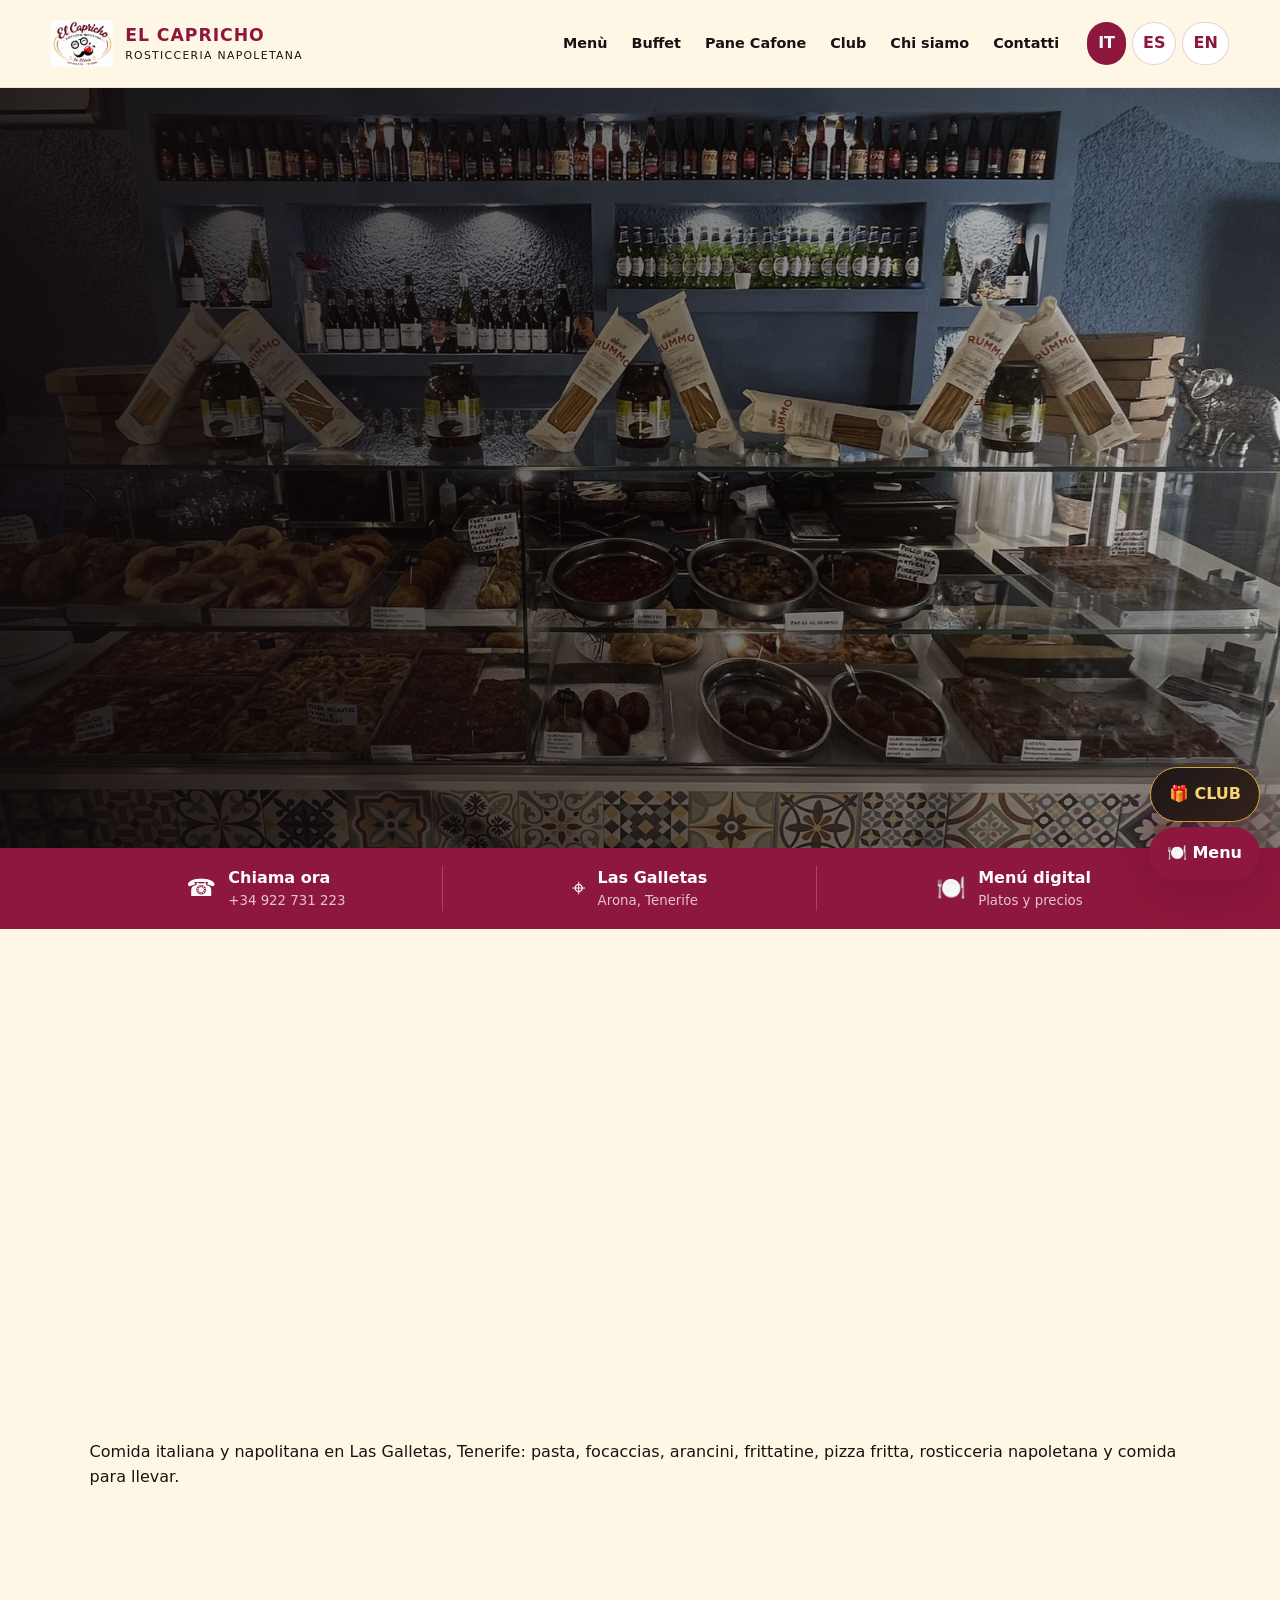
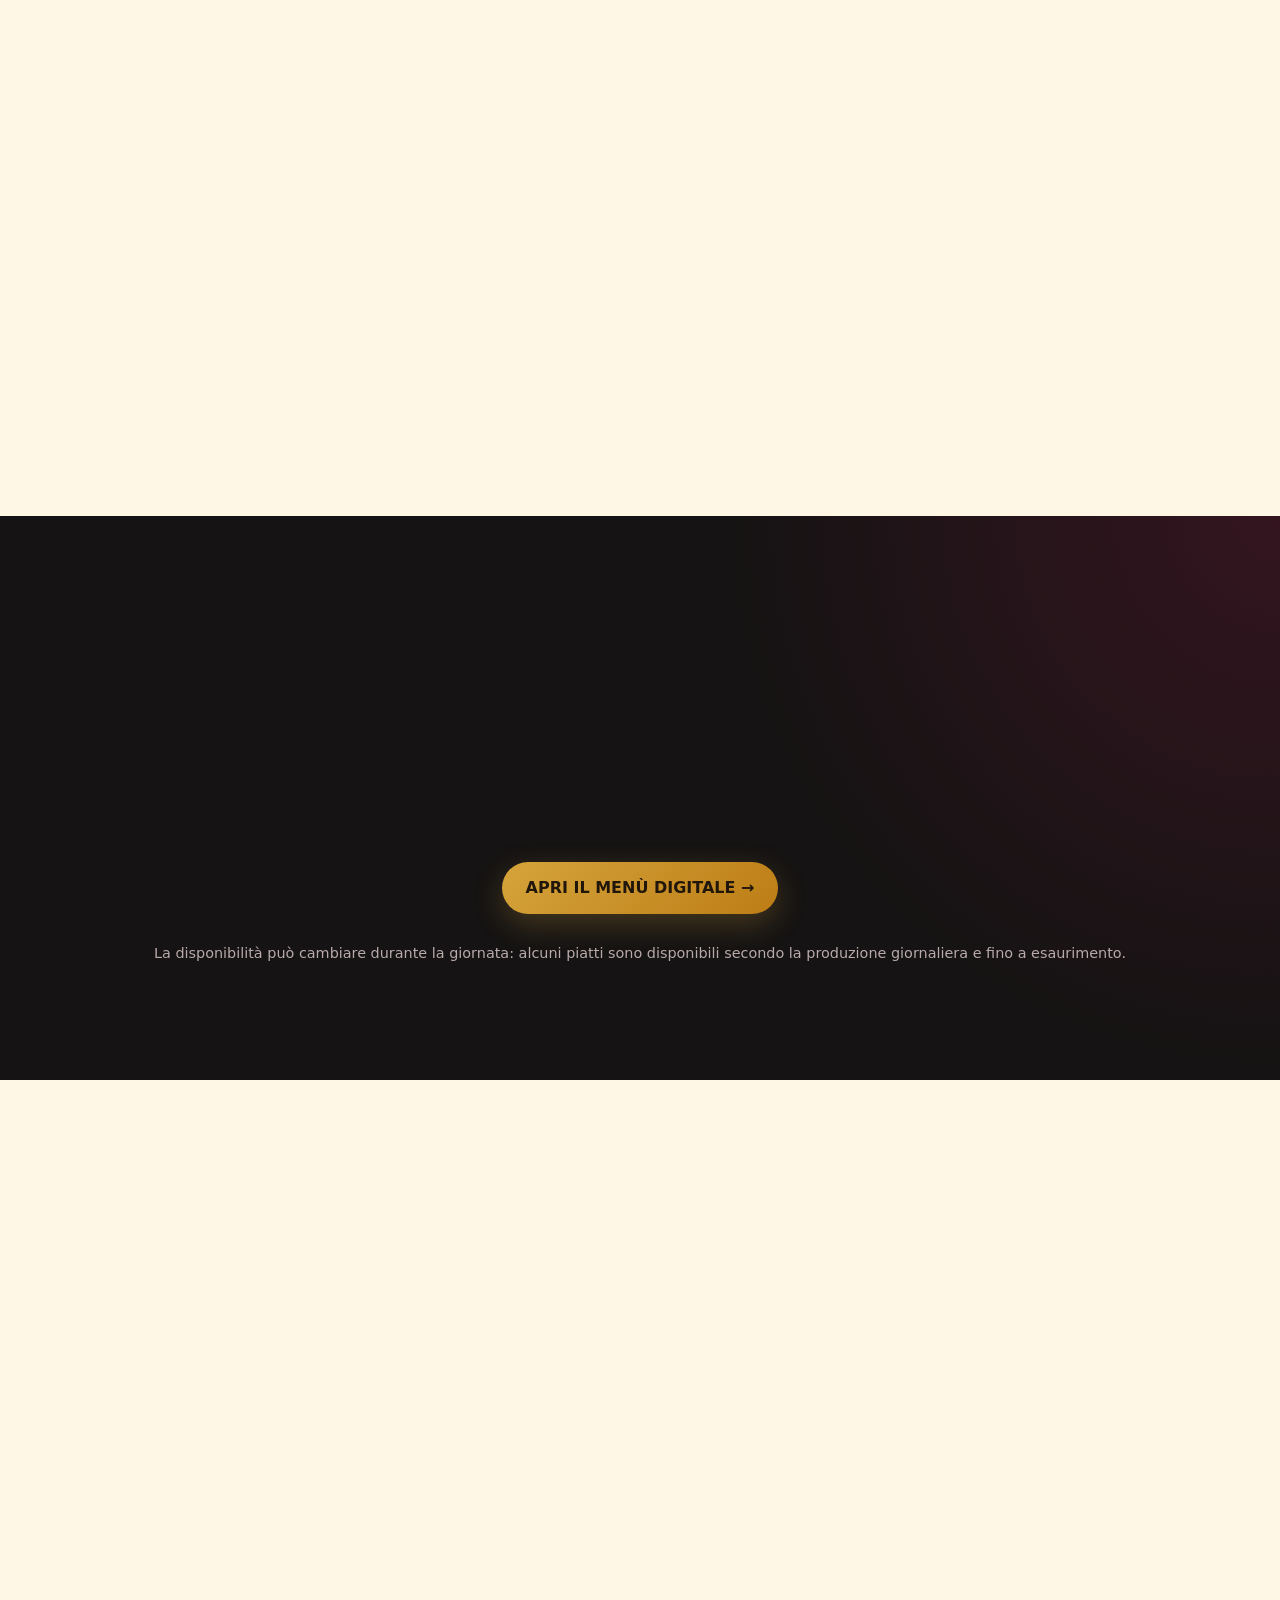
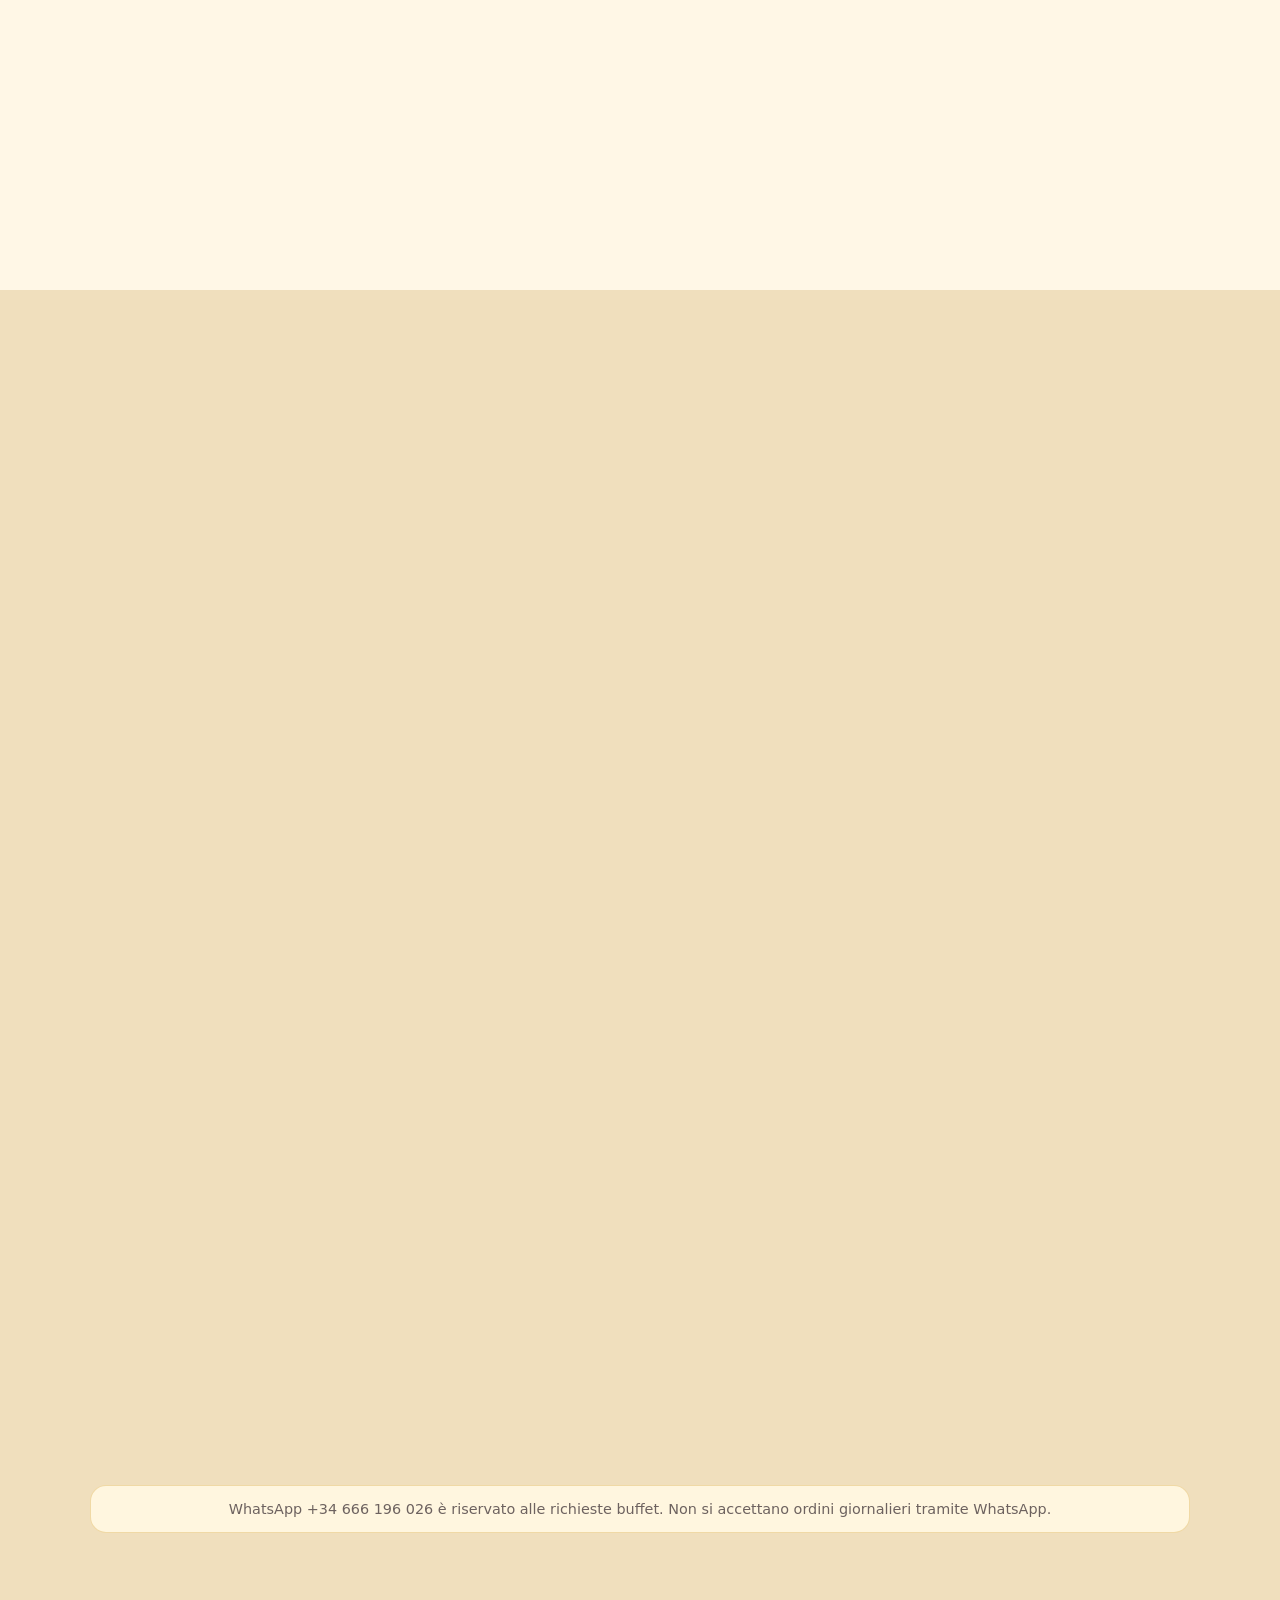
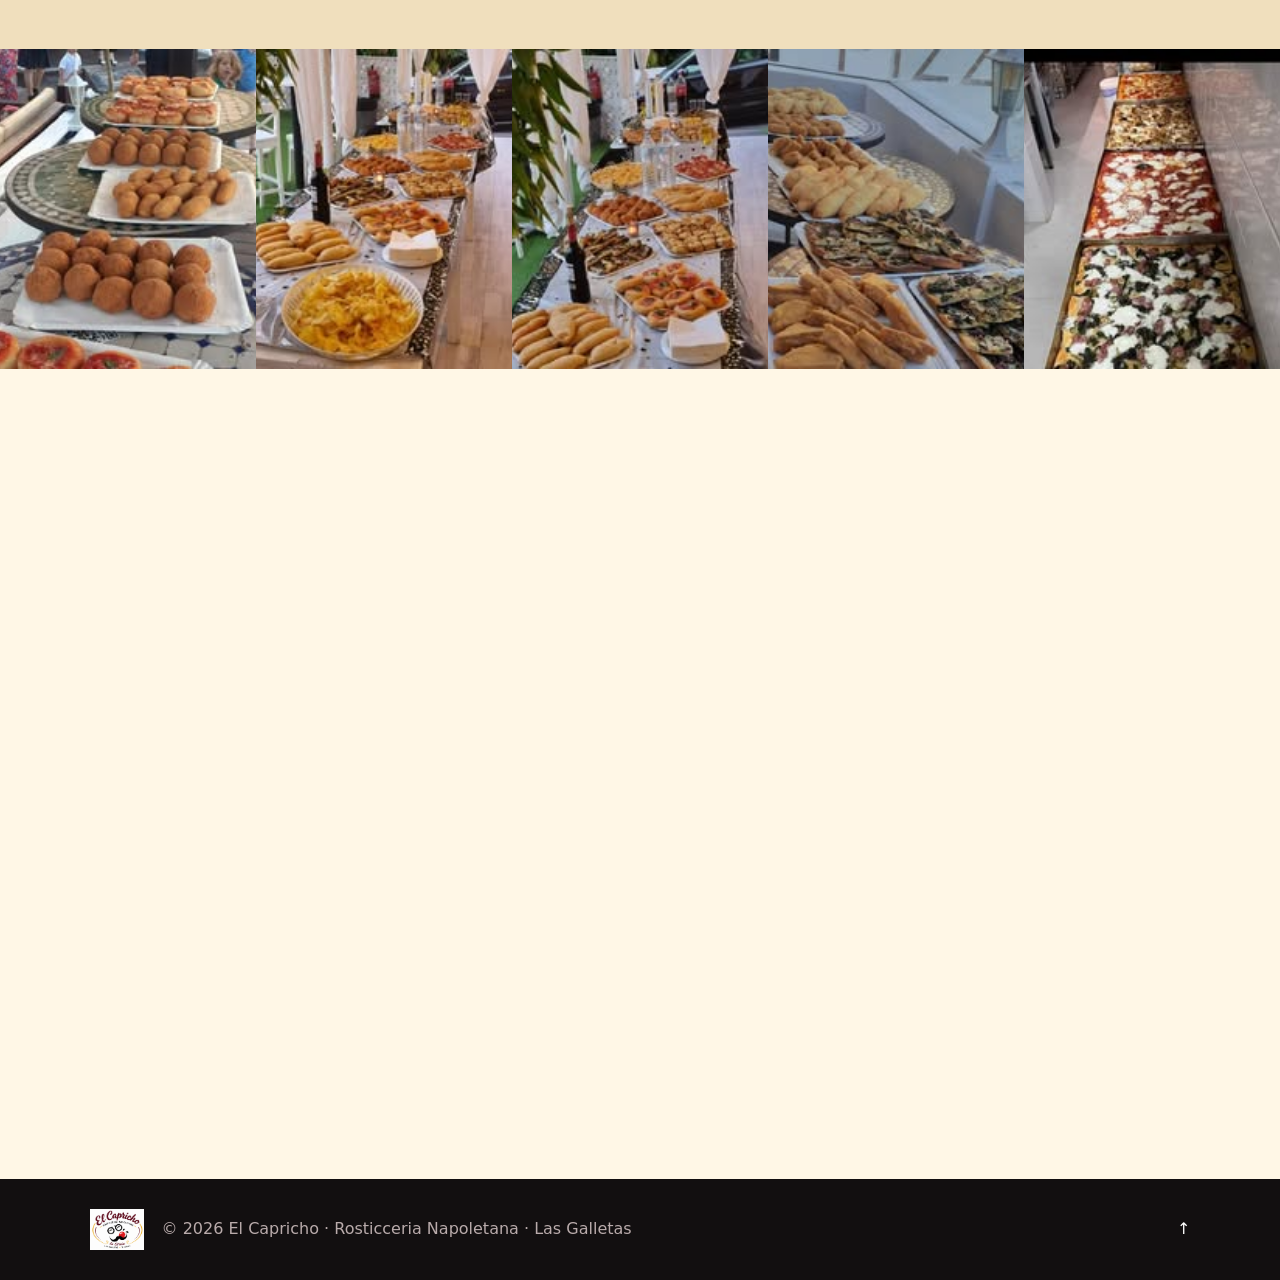
==== commit 9860ea74: "Correct El Capricho brand spelling" ====
--- a/index.html
+++ b/index.html
@@ -14,7 +14,7 @@
   <link rel="icon" href="assets/logo.png"><link rel="stylesheet" href="style.css">
   <script type="application/ld+json">{"@context":"https://schema.org","@type":"Restaurant","@id":"https://elcaprichotenerife.com/#restaurant","name":"El Capricho Rosticceria Napoletana","url":"https://elcaprichotenerife.com/","image":"https://elcaprichotenerife.com/assets/hero.jpg","logo":"https://elcaprichotenerife.com/assets/logo.png","description":"Rosticceria napoletana e comida italiana a Las Galletas, Tenerife, con pasta, focaccias, arancini, frittatine e specialità napoletane da asporto.","servesCuisine":["Neapolitan","Italian","Pizza","Mediterranean"],"priceRange":"€","telephone":"+34 922 731 223","email":"info@elcaprichotenerife.com","hasMenu":"https://elcaprichotenerife.com/menu/","address":{"@type":"PostalAddress","streetAddress":"Avenida de Fernando Salazar Gonzalez 13","postalCode":"38631","addressLocality":"Las Galletas","addressRegion":"Santa Cruz de Tenerife","addressCountry":"ES"}}</script>
 </head><body>
-<header class="site-header" id="top"><a class="brand" href="#top" aria-label="El Capricho home"><img src="assets/logo.png" alt="Logo El Capricho"><span><b>EL CAPRICCIO</b><small>Rosticceria Napoletana</small></span></a><button class="menu-toggle" aria-label="Apri menu" aria-expanded="false">☰</button><nav class="nav" aria-label="Navigazione principale"><a href="menu/" data-i18n="navMenu">Menù</a><a href="#buffet">Buffet</a><a href="#pane">Pane Cafone</a><a href="#club" data-i18n="navClub">Club</a><a href="#storia" data-i18n="navStory">Chi siamo</a><a href="#contatti" data-i18n="navContact">Contatti</a></nav><div class="langs"><button class="active" data-lang="it">IT</button><button data-lang="es">ES</button><button data-lang="en">EN</button></div></header>
+<header class="site-header" id="top"><a class="brand" href="#top" aria-label="El Capricho home"><img src="assets/logo.png" alt="Logo El Capricho"><span><b>EL CAPRICHO</b><small>Rosticceria Napoletana</small></span></a><button class="menu-toggle" aria-label="Apri menu" aria-expanded="false">☰</button><nav class="nav" aria-label="Navigazione principale"><a href="menu/" data-i18n="navMenu">Menù</a><a href="#buffet">Buffet</a><a href="#pane">Pane Cafone</a><a href="#club" data-i18n="navClub">Club</a><a href="#storia" data-i18n="navStory">Chi siamo</a><a href="#contatti" data-i18n="navContact">Contatti</a></nav><div class="langs"><button class="active" data-lang="it">IT</button><button data-lang="es">ES</button><button data-lang="en">EN</button></div></header>
 <main>
 <section class="hero"><img src="assets/hero.jpg" alt="Vetrina di El Capricho piena di specialità napoletane"><div class="hero-overlay"></div><div class="hero-content reveal"><p class="eyebrow" data-i18n="heroEyebrow">Autentica tradizione napoletana</p><h1 data-i18n="heroTitle">Il vero sapore di Napoli a Las Galletas</h1><p data-i18n="heroText">Pizza, fritti, pane e piatti preparati ogni giorno con passione.</p><div class="hero-actions"><a class="btn primary" href="menu/" data-i18n="discover">Scopri le specialità</a><a class="btn glass" href="#buffet" data-i18n="buffetOrder">Ordina un buffet</a></div></div></section>
 <section class="quickbar" aria-label="Contatti rapidi"><a href="tel:+34922731223"><span>☎</span><div><b data-i18n="call">Chiama ora</b><small>+34 922 731 223</small></div></a><a href="https://www.google.com/maps/search/?api=1&query=Avenida+de+Fernando+Salazar+Gonzalez+13+38631+Las+Galletas" target="_blank" rel="noopener"><span>⌖</span><div><b>Las Galletas</b><small>Arona, Tenerife</small></div></a><a href="menu/"><span>🍽️</span><div><b>Menú digital</b><small>Platos y precios</small></div></a></section>
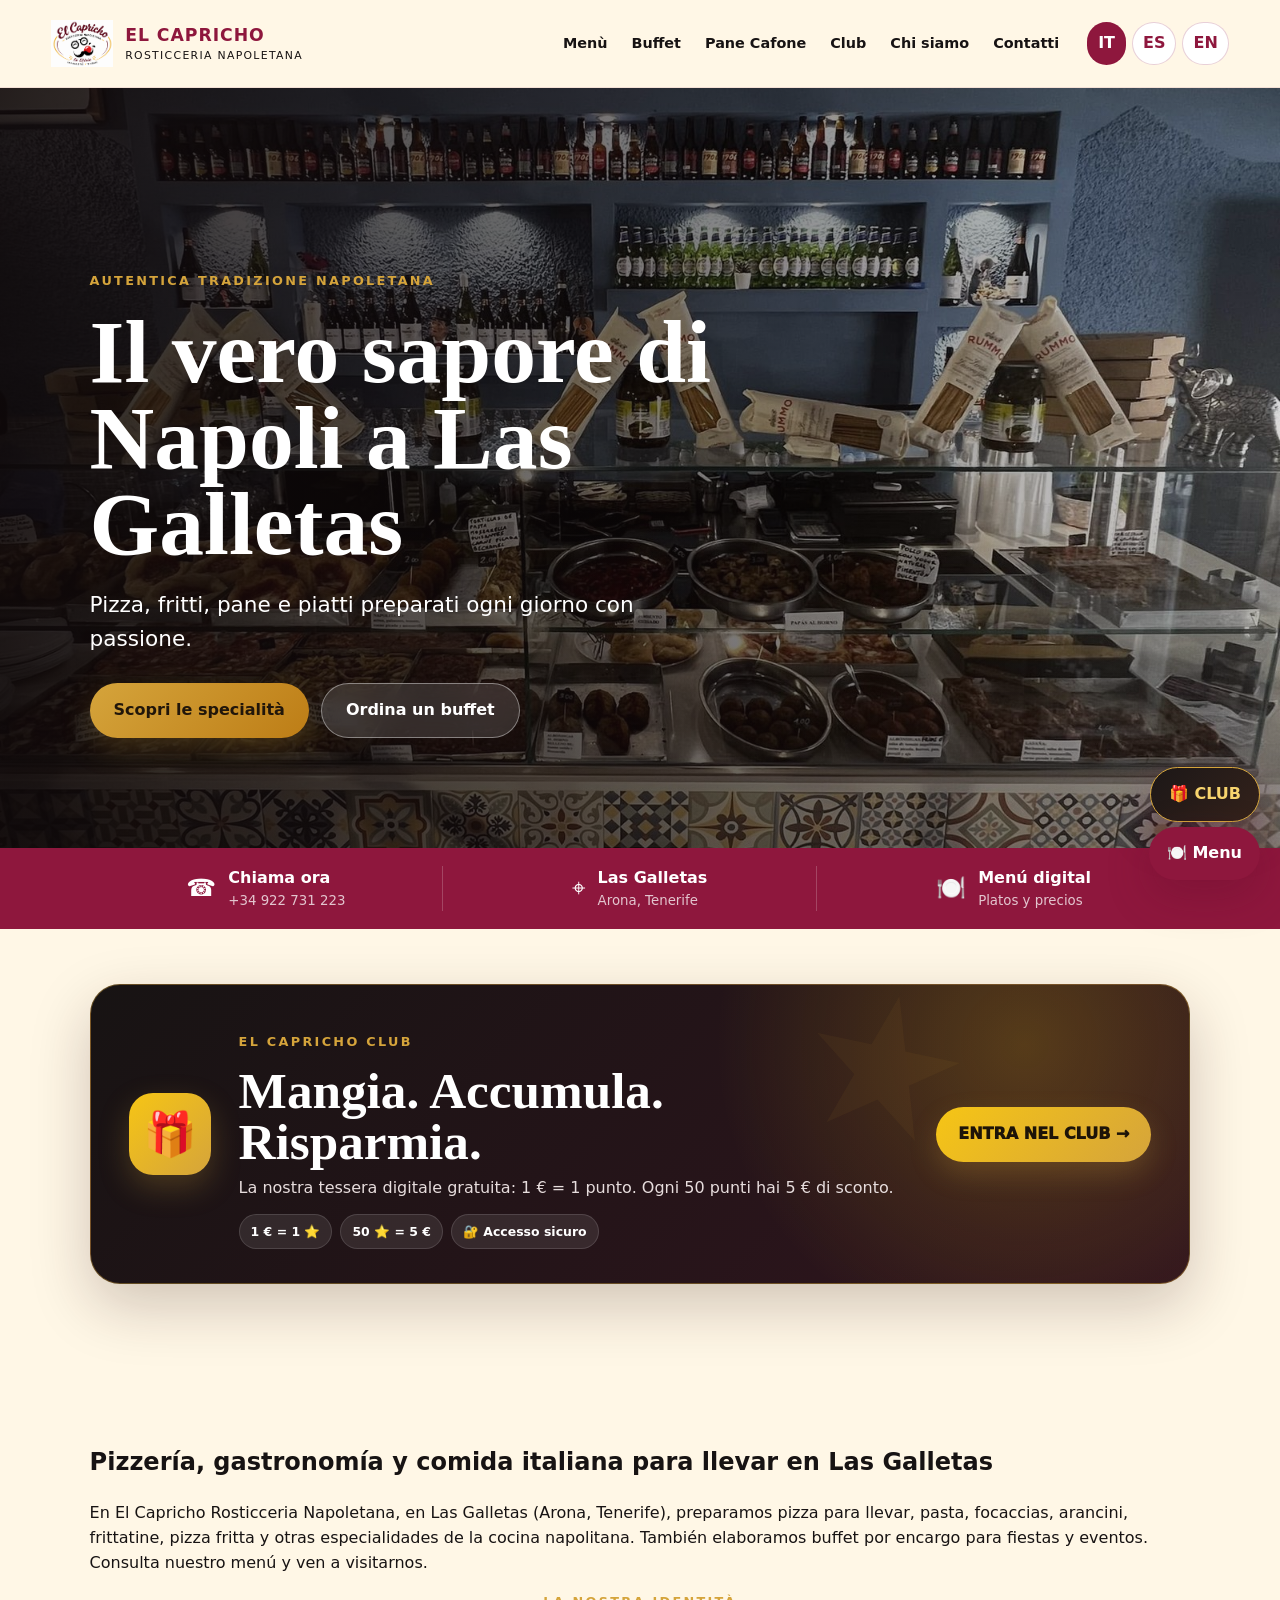
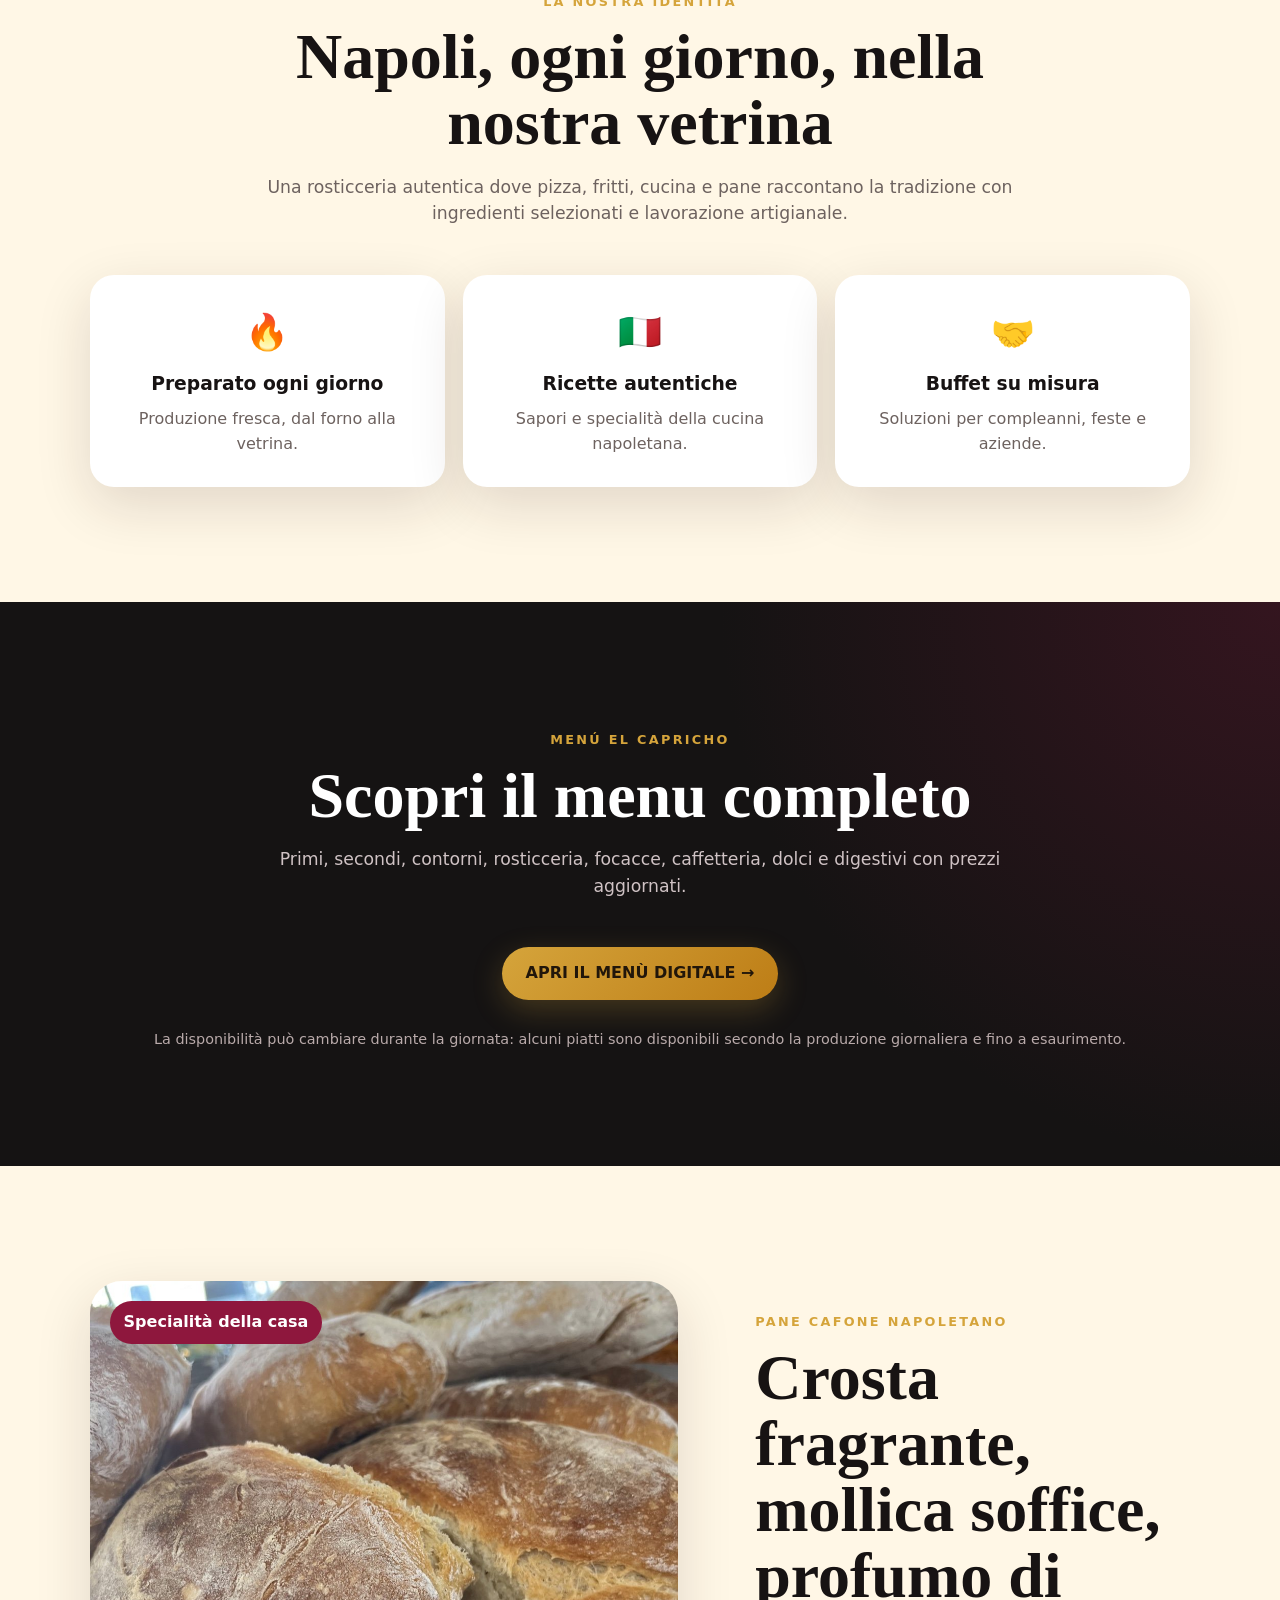
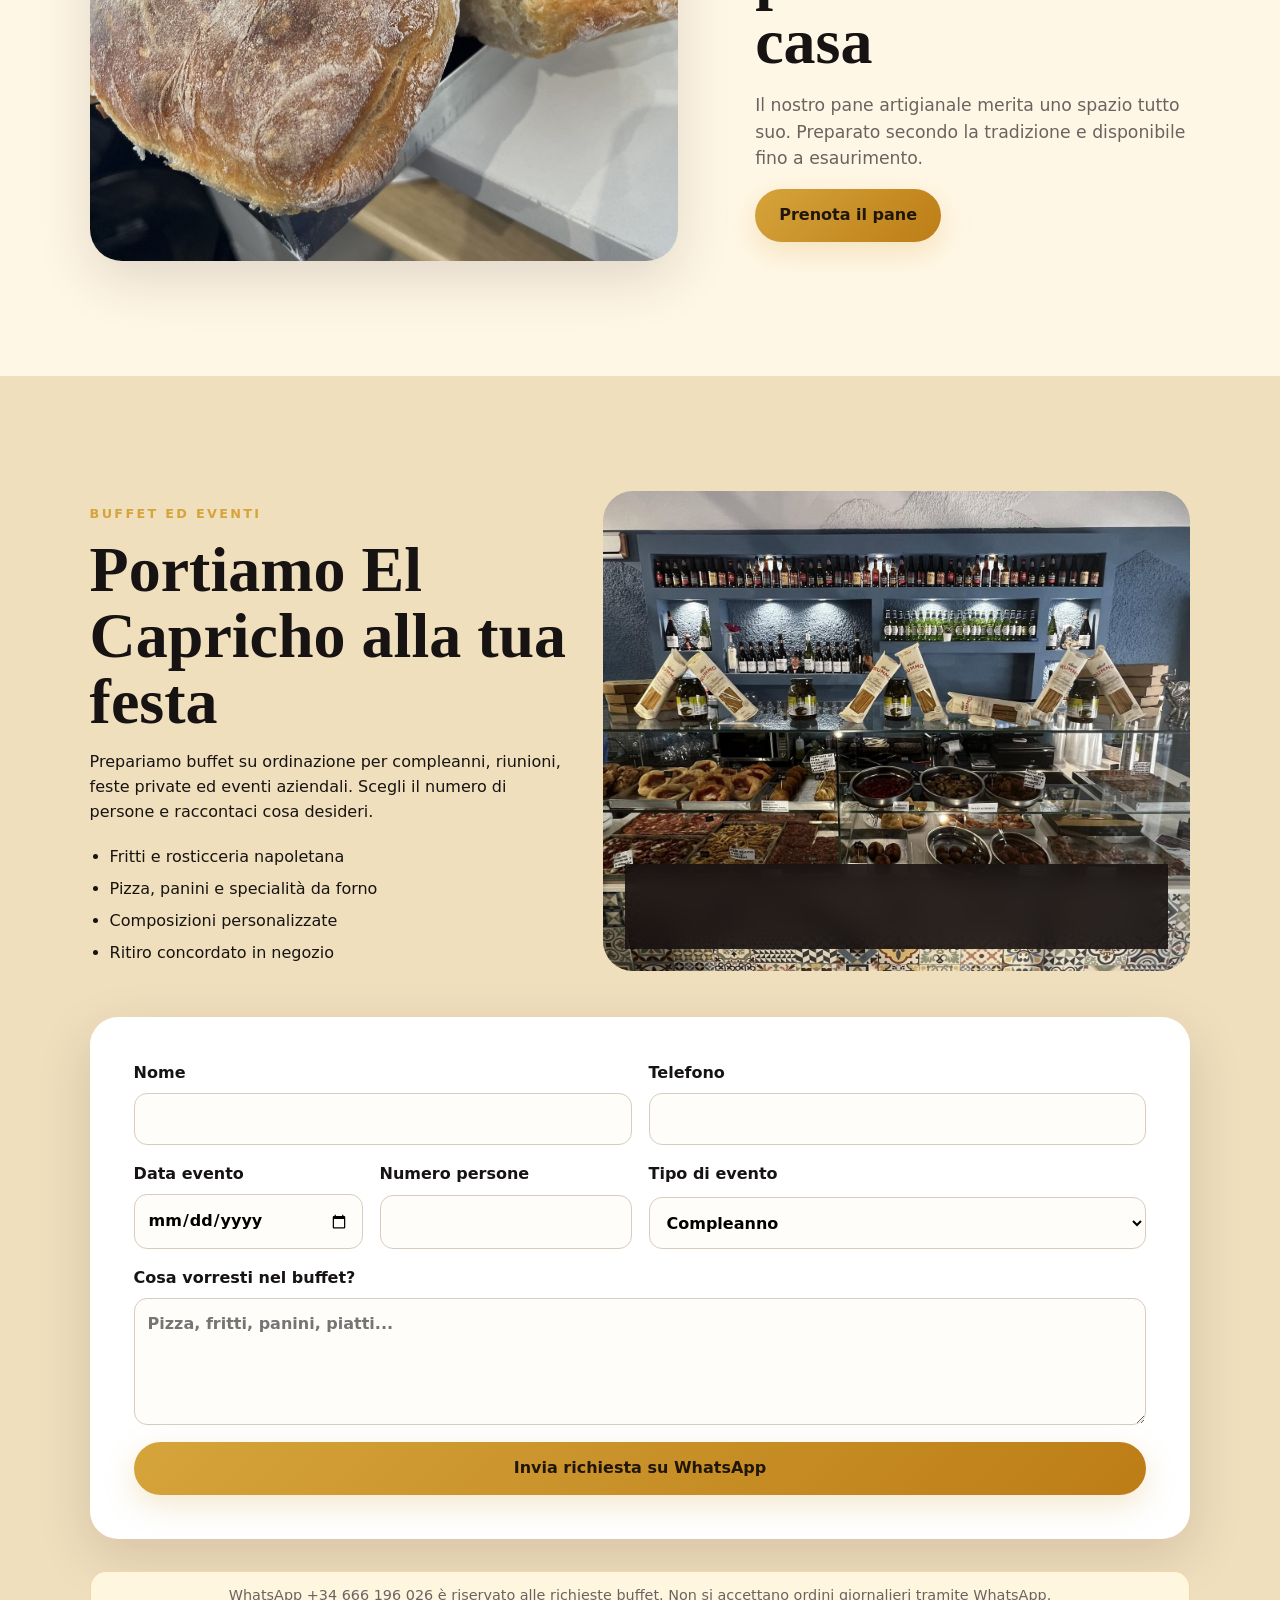
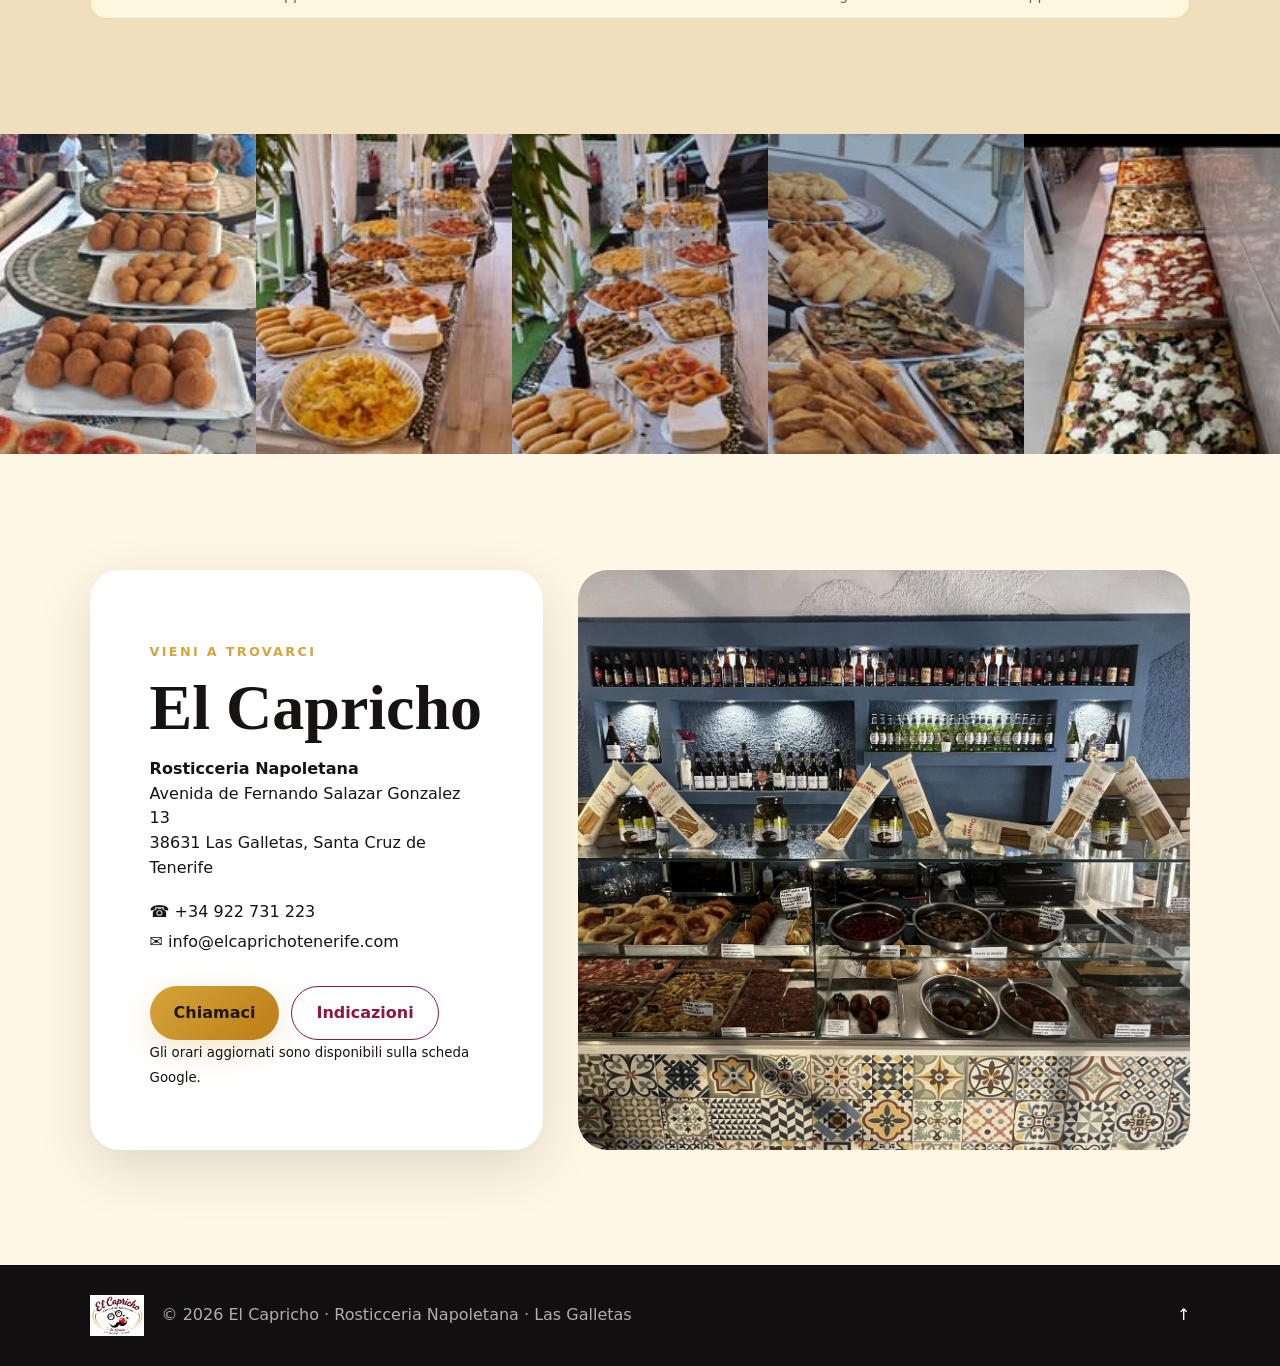
==== commit 4a61f95c: "Improve homepage local SEO title description and visible Las Galletas pizzeria content" ====
--- a/index.html
+++ b/index.html
@@ -5,8 +5,8 @@
   <script async src="https://www.googletagmanager.com/gtag/js?id=G-LVKG8GHVVM"></script>
   <script>window.dataLayer=window.dataLayer||[];function gtag(){dataLayer.push(arguments)}gtag('js',new Date());gtag('config','G-LVKG8GHVVM');</script>
   <meta charset="utf-8"><meta name="viewport" content="width=device-width,initial-scale=1,viewport-fit=cover">
-  <title>Comida Italiana y Napolitana en Las Galletas | El Capricho</title>
-  <meta name="description" content="El Capricho: comida italiana y napolitana en Las Galletas, Tenerife. Pizza para llevar, arancini, frittatine, rosticceria napoletana, pasta, focaccias y especialidades para llevar.">
+  <title>Pizzería y rosticería napolitana en Las Galletas | El Capricho</title>
+  <meta name="description" content="El Capricho, pizzería y rosticería napolitana en Las Galletas, Tenerife. Pizza para llevar, comida italiana, arancini, frittatine, pasta, focaccias y buffet por encargo.">
   <meta name="robots" content="index,follow,max-image-preview:large,max-snippet:-1,max-video-preview:-1">
   <link rel="canonical" href="https://elcaprichotenerife.com/">
   <meta name="theme-color" content="#8e173d">
@@ -19,7 +19,7 @@
 <section class="hero"><img src="assets/hero.jpg" alt="Vetrina di El Capricho piena di specialità napoletane"><div class="hero-overlay"></div><div class="hero-content reveal"><p class="eyebrow" data-i18n="heroEyebrow">Autentica tradizione napoletana</p><h1 data-i18n="heroTitle">Il vero sapore di Napoli a Las Galletas</h1><p data-i18n="heroText">Pizza, fritti, pane e piatti preparati ogni giorno con passione.</p><div class="hero-actions"><a class="btn primary" href="menu/" data-i18n="discover">Scopri le specialità</a><a class="btn glass" href="#buffet" data-i18n="buffetOrder">Ordina un buffet</a></div></div></section>
 <section class="quickbar" aria-label="Contatti rapidi"><a href="tel:+34922731223"><span>☎</span><div><b data-i18n="call">Chiama ora</b><small>+34 922 731 223</small></div></a><a href="https://www.google.com/maps/search/?api=1&query=Avenida+de+Fernando+Salazar+Gonzalez+13+38631+Las+Galletas" target="_blank" rel="noopener"><span>⌖</span><div><b>Las Galletas</b><small>Arona, Tenerife</small></div></a><a href="menu/"><span>🍽️</span><div><b>Menú digital</b><small>Platos y precios</small></div></a></section>
 <section class="club-promo section" id="club"><div class="club-card reveal"><div class="club-gift">🎁</div><div class="club-copy"><p class="eyebrow">EL CAPRICHO CLUB</p><h2 data-i18n="clubTitle">Mangia. Accumula. Risparmia.</h2><p data-i18n="clubText">La nostra tessera digitale gratuita: 1 € = 1 punto. Ogni 50 punti hai 5 € di sconto.</p><div class="club-badges"><span>1 € = 1 ⭐</span><span>50 ⭐ = 5 €</span><span>🔐 Accesso sicuro</span></div></div><a class="club-cta" href="Club/" data-i18n="clubCta">ENTRA NEL CLUB →</a></div></section>
-<section class="intro section" id="storia"><p>Comida italiana y napolitana en Las Galletas, Tenerife: pasta, focaccias, arancini, frittatine, pizza fritta, rosticceria napoletana y comida para llevar.</p><div class="section-heading reveal"><p class="eyebrow" data-i18n="ourIdentity">La nostra identità</p><h2 data-i18n="introTitle">Napoli, ogni giorno, nella nostra vetrina</h2><p data-i18n="introText">Una rosticceria autentica dove pizza, fritti, cucina e pane raccontano la tradizione con ingredienti selezionati e lavorazione artigianale.</p></div><div class="values"><article class="reveal"><span>🔥</span><h3 data-i18n="freshTitle">Preparato ogni giorno</h3><p data-i18n="freshText">Produzione fresca, dal forno alla vetrina.</p></article><article class="reveal"><span>🇮🇹</span><h3 data-i18n="tradTitle">Ricette autentiche</h3><p data-i18n="tradText">Sapori e specialità della cucina napoletana.</p></article><article class="reveal"><span>🤝</span><h3 data-i18n="buffetTitle">Buffet su misura</h3><p data-i18n="buffetText">Soluzioni per compleanni, feste e aziende.</p></article></div></section>
+<section class="intro section" id="storia"><h2>Pizzería, gastronomía y comida italiana para llevar en Las Galletas</h2><p>En El Capricho Rosticceria Napoletana, en Las Galletas (Arona, Tenerife), preparamos pizza para llevar, pasta, focaccias, arancini, frittatine, pizza fritta y otras especialidades de la cocina napolitana. También elaboramos buffet por encargo para fiestas y eventos. Consulta nuestro menú y ven a visitarnos.</p><div class="section-heading reveal"><p class="eyebrow" data-i18n="ourIdentity">La nostra identità</p><h2 data-i18n="introTitle">Napoli, ogni giorno, nella nostra vetrina</h2><p data-i18n="introText">Una rosticceria autentica dove pizza, fritti, cucina e pane raccontano la tradizione con ingredienti selezionati e lavorazione artigianale.</p></div><div class="values"><article class="reveal"><span>🔥</span><h3 data-i18n="freshTitle">Preparato ogni giorno</h3><p data-i18n="freshText">Produzione fresca, dal forno alla vetrina.</p></article><article class="reveal"><span>🇮🇹</span><h3 data-i18n="tradTitle">Ricette autentiche</h3><p data-i18n="tradText">Sapori e specialità della cucina napoletana.</p></article><article class="reveal"><span>🤝</span><h3 data-i18n="buffetTitle">Buffet su misura</h3><p data-i18n="buffetText">Soluzioni per compleanni, feste e aziende.</p></article></div></section>
 <section class="menu-section section dark" id="specialita"><div class="section-heading light reveal"><p class="eyebrow">Menú El Capricho</p><h2>Scopri il menu completo</h2><p>Primi, secondi, contorni, rosticceria, focacce, caffetteria, dolci e digestivi con prezzi aggiornati.</p></div><div style="text-align:center"><a class="btn primary" href="menu/">APRI IL MENÙ DIGITALE →</a></div><p class="availability">La disponibilità può cambiare durante la giornata: alcuni piatti sono disponibili secondo la produzione giornaliera e fino a esaurimento.</p></section>
 <section class="bread section" id="pane"><div class="bread-image reveal"><img src="assets/pane-cafone.jpg" alt="Pane cafone napoletano artigianale"><span data-i18n="houseSpecialty">Specialità della casa</span></div><div class="bread-copy reveal"><p class="eyebrow">Pane Cafone Napoletano</p><h2 data-i18n="breadTitle">Crosta fragrante, mollica soffice, profumo di casa</h2><p data-i18n="breadText">Il nostro pane artigianale merita uno spazio tutto suo. Preparato secondo la tradizione e disponibile fino a esaurimento.</p><a class="btn primary wa-bread" href="#" data-i18n="reserveBread">Prenota il pane</a></div></section>
 <section class="buffet section" id="buffet"><div class="buffet-copy reveal"><p class="eyebrow" data-i18n="buffetEyebrow">Buffet ed eventi</p><h2 data-i18n="buffetHeading">Portiamo El Capricho alla tua festa</h2><p data-i18n="buffetIntro">Prepariamo buffet su ordinazione per compleanni, riunioni, feste private ed eventi aziendali. Scegli il numero di persone e raccontaci cosa desideri.</p><ul><li data-i18n="buffetOne">Fritti e rosticceria napoletana</li><li data-i18n="buffetTwo">Pizza, panini e specialità da forno</li><li data-i18n="buffetThree">Composizioni personalizzate</li><li data-i18n="buffetFour">Ritiro concordato in negozio</li></ul></div><div class="buffet-visual reveal"><img src="assets/hero.jpg" alt="Buffet e vetrina El Capricho"><div class="buffet-card"><strong data-i18n="buffetCtaTitle">Richiedi il tuo buffet</strong><span data-i18n="buffetCtaText">Compila i dati: si aprirà un messaggio pronto da inviare.</span></div></div><form class="buffet-form reveal" id="buffetForm"><label><span data-i18n="name">Nome</span><input name="name" required autocomplete="name"></label><label><span data-i18n="phone">Telefono</span><input name="phone" required inputmode="tel" autocomplete="tel"></label><div class="two"><label><span data-i18n="date">Data evento</span><input name="date" type="date" required></label><label><span data-i18n="people">Numero persone</span><input name="people" type="number" min="5" required></label></div><label><span data-i18n="eventType">Tipo di evento</span><select name="event"><option>Compleanno</option><option>Festa privata</option><option>Evento aziendale</option><option>Altro</option></select></label><label><span data-i18n="request">Cosa vorresti nel buffet?</span><textarea name="details" rows="4" placeholder="Pizza, fritti, panini, piatti..." required></textarea></label><button class="btn primary" type="submit" data-i18n="sendWhatsapp">Invia richiesta su WhatsApp</button></form><p class="wa-note" data-i18n="waNote">WhatsApp +34 666 196 026 è riservato alle richieste buffet. Non si accettano ordini giornalieri tramite WhatsApp.</p></section>
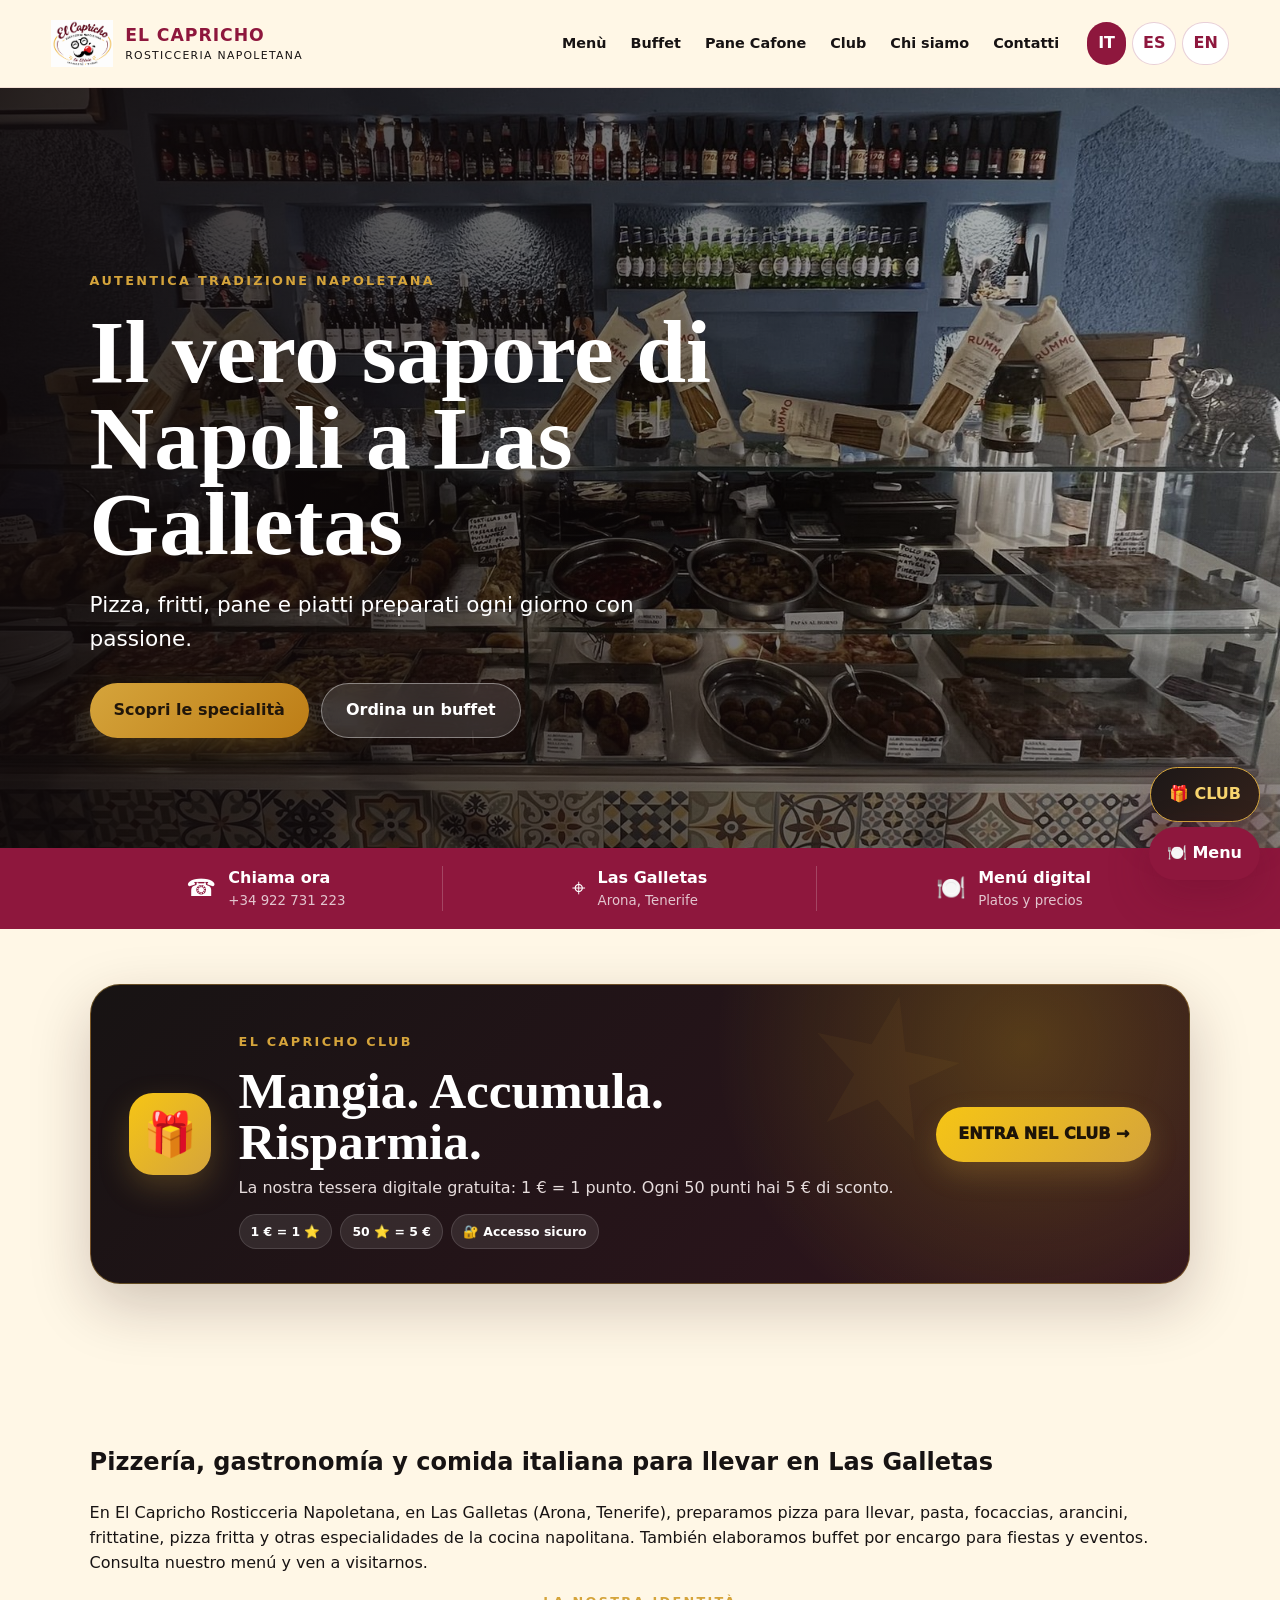
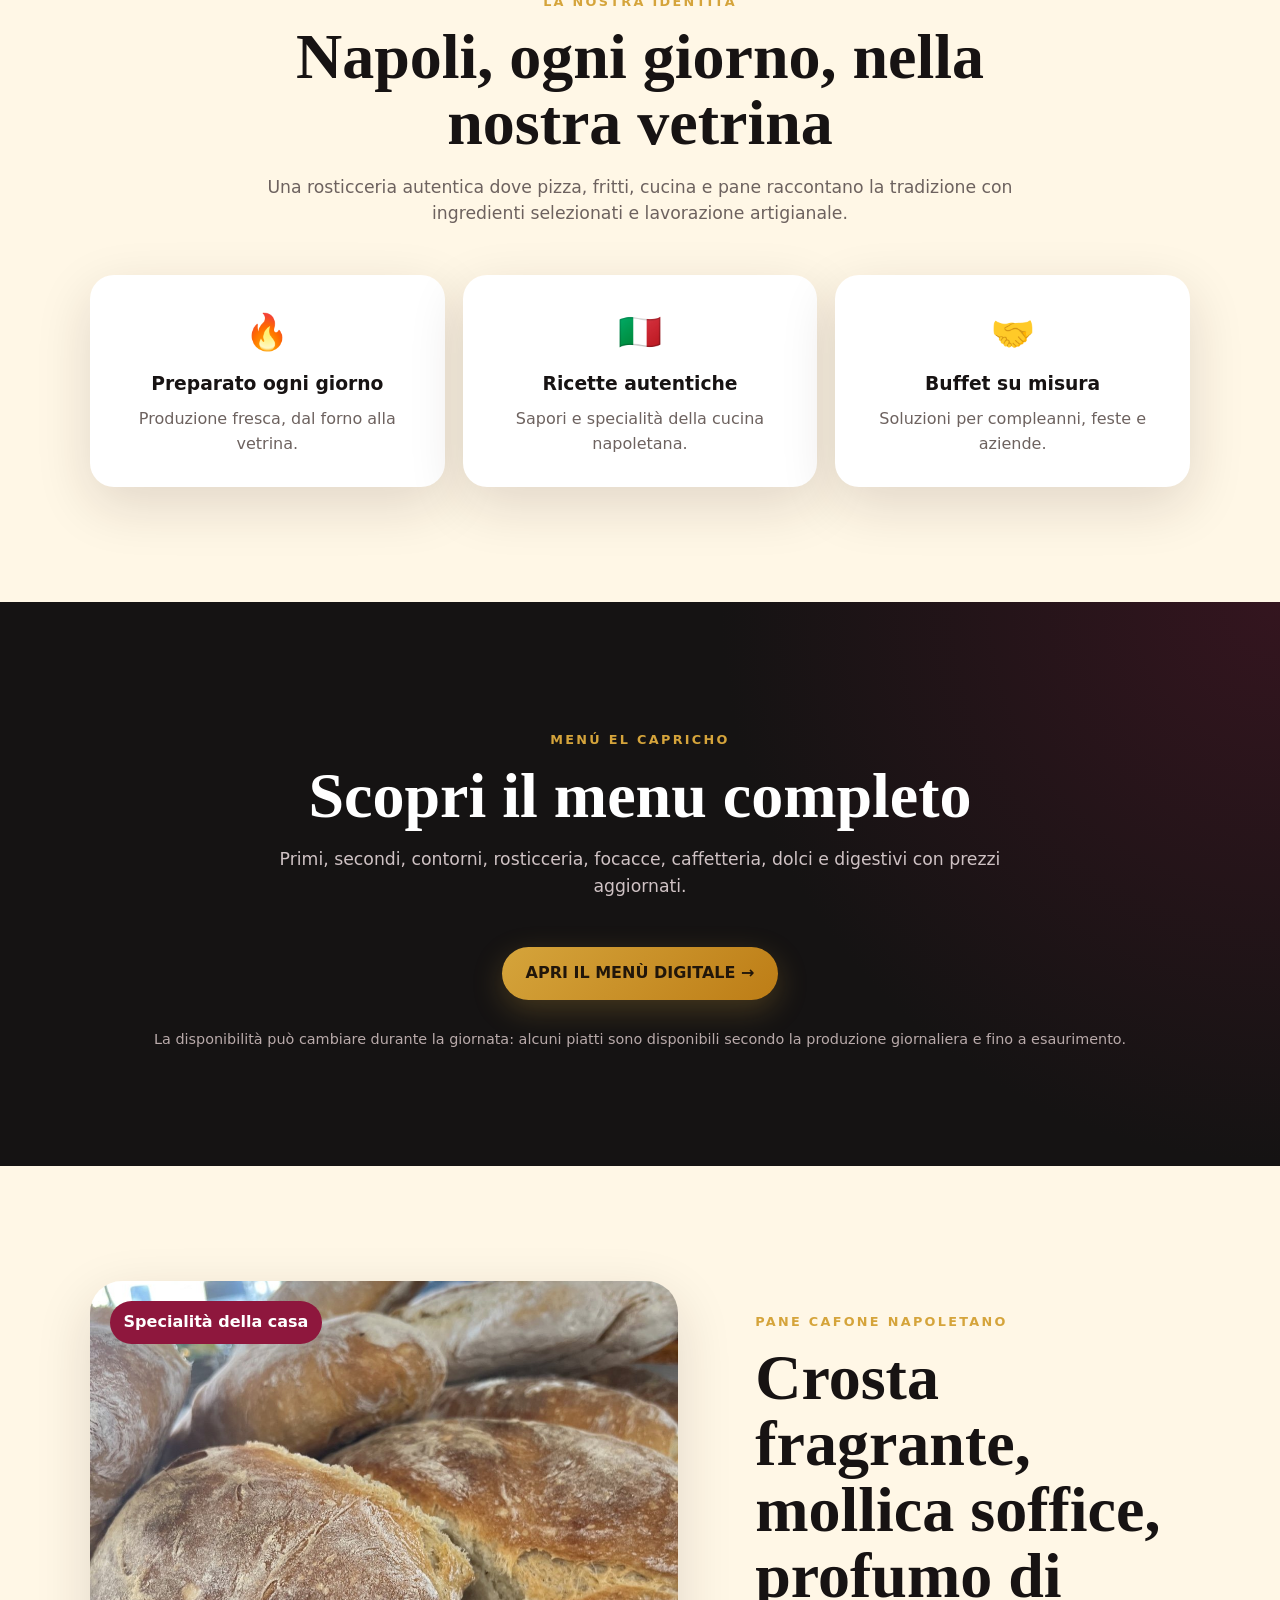
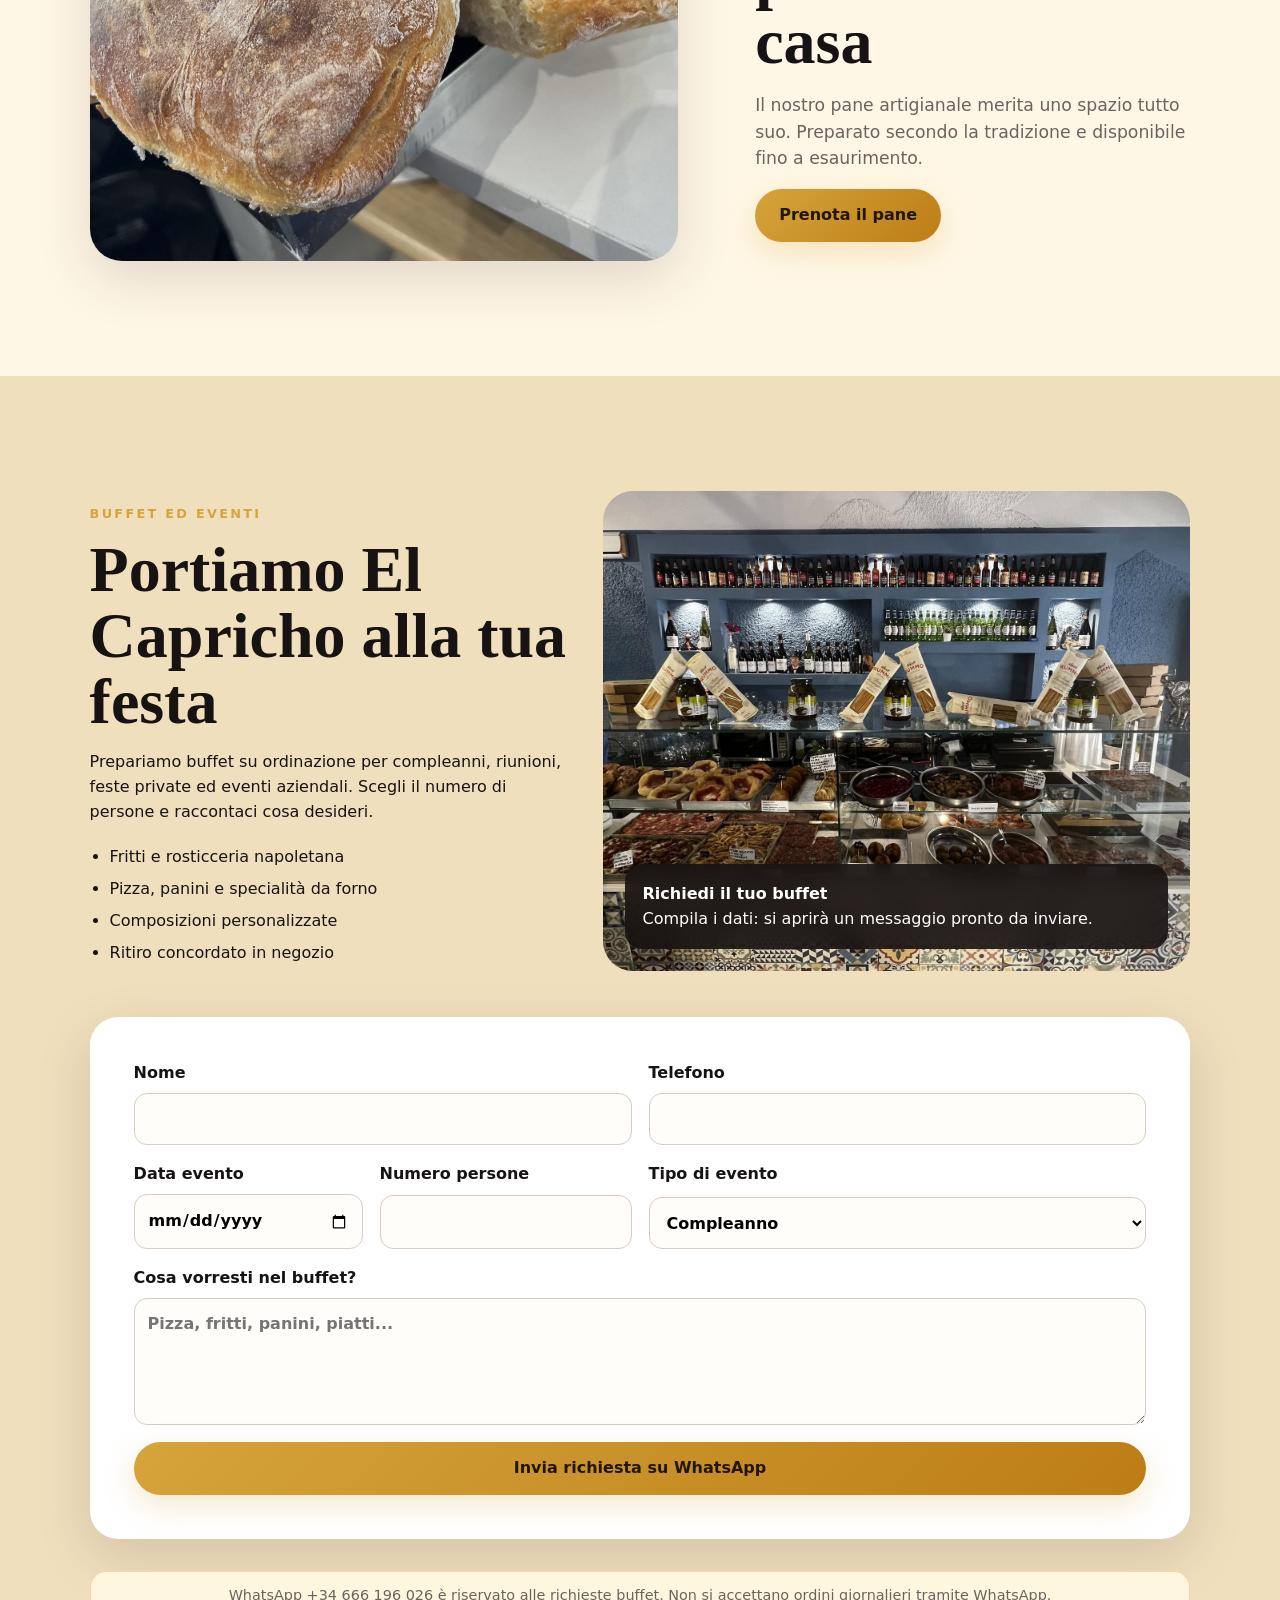
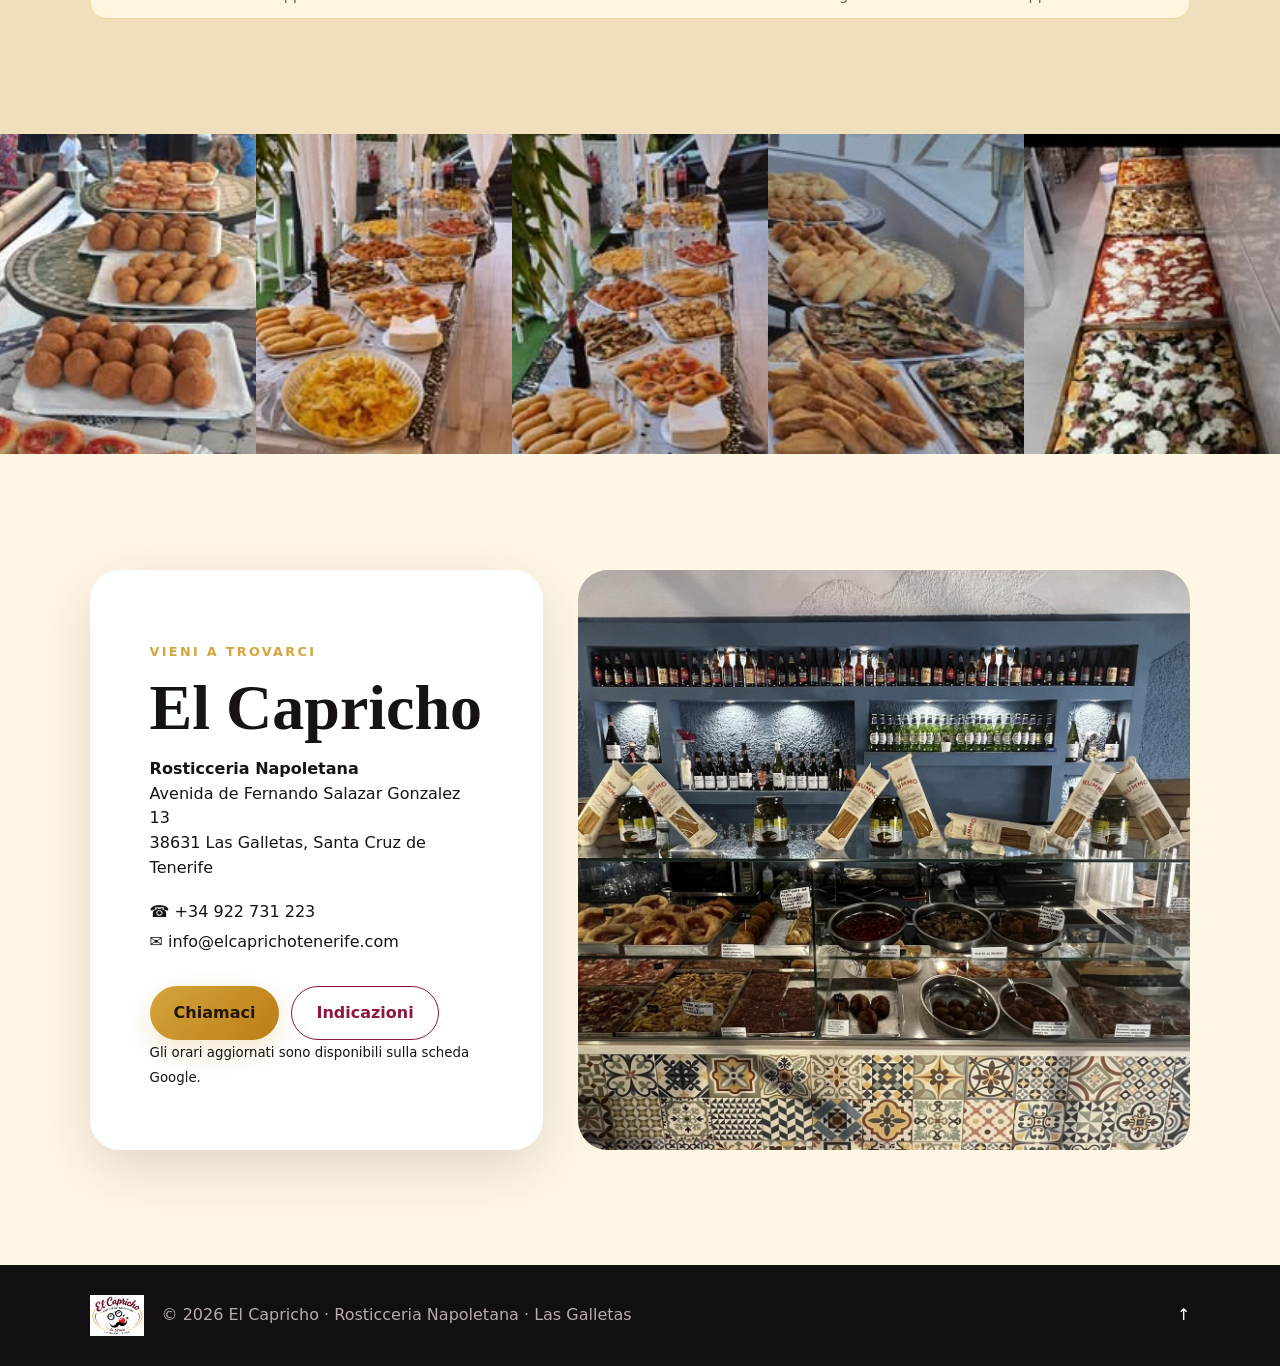
==== commit 029b6e78: "Improve homepage Spanish language and local SEO metadata" ====
--- a/index.html
+++ b/index.html
@@ -1,5 +1,5 @@
 <!doctype html>
-<html lang="it">
+<html lang="es">
 <head>
   <!-- Google tag (gtag.js) -->
   <script async src="https://www.googletagmanager.com/gtag/js?id=G-LVKG8GHVVM"></script>
@@ -10,6 +10,7 @@
   <meta name="robots" content="index,follow,max-image-preview:large,max-snippet:-1,max-video-preview:-1">
   <link rel="canonical" href="https://elcaprichotenerife.com/">
   <meta name="theme-color" content="#8e173d">
+  <meta name="geo.region" content="ES-CN"><meta name="geo.placename" content="Las Galletas, Arona, Tenerife">
   <meta property="og:type" content="restaurant"><meta property="og:locale" content="es_ES"><meta property="og:site_name" content="El Capricho Rosticceria Napoletana"><meta property="og:title" content="El Capricho | Comida italiana y napolitana en Las Galletas"><meta property="og:description" content="Pizza, fritos napolitanos, arancini, frittatine, pasta, focaccias y especialidades para llevar en Las Galletas, Tenerife."><meta property="og:url" content="https://elcaprichotenerife.com/"><meta property="og:image" content="https://elcaprichotenerife.com/assets/hero.jpg">
   <link rel="icon" href="assets/logo.png"><link rel="stylesheet" href="style.css">
   <script type="application/ld+json">{"@context":"https://schema.org","@type":"Restaurant","@id":"https://elcaprichotenerife.com/#restaurant","name":"El Capricho Rosticceria Napoletana","url":"https://elcaprichotenerife.com/","image":"https://elcaprichotenerife.com/assets/hero.jpg","logo":"https://elcaprichotenerife.com/assets/logo.png","description":"Rosticceria napoletana e comida italiana a Las Galletas, Tenerife, con pasta, focaccias, arancini, frittatine e specialità napoletane da asporto.","servesCuisine":["Neapolitan","Italian","Pizza","Mediterranean"],"priceRange":"€","telephone":"+34 922 731 223","email":"info@elcaprichotenerife.com","hasMenu":"https://elcaprichotenerife.com/menu/","address":{"@type":"PostalAddress","streetAddress":"Avenida de Fernando Salazar Gonzalez 13","postalCode":"38631","addressLocality":"Las Galletas","addressRegion":"Santa Cruz de Tenerife","addressCountry":"ES"}}</script>
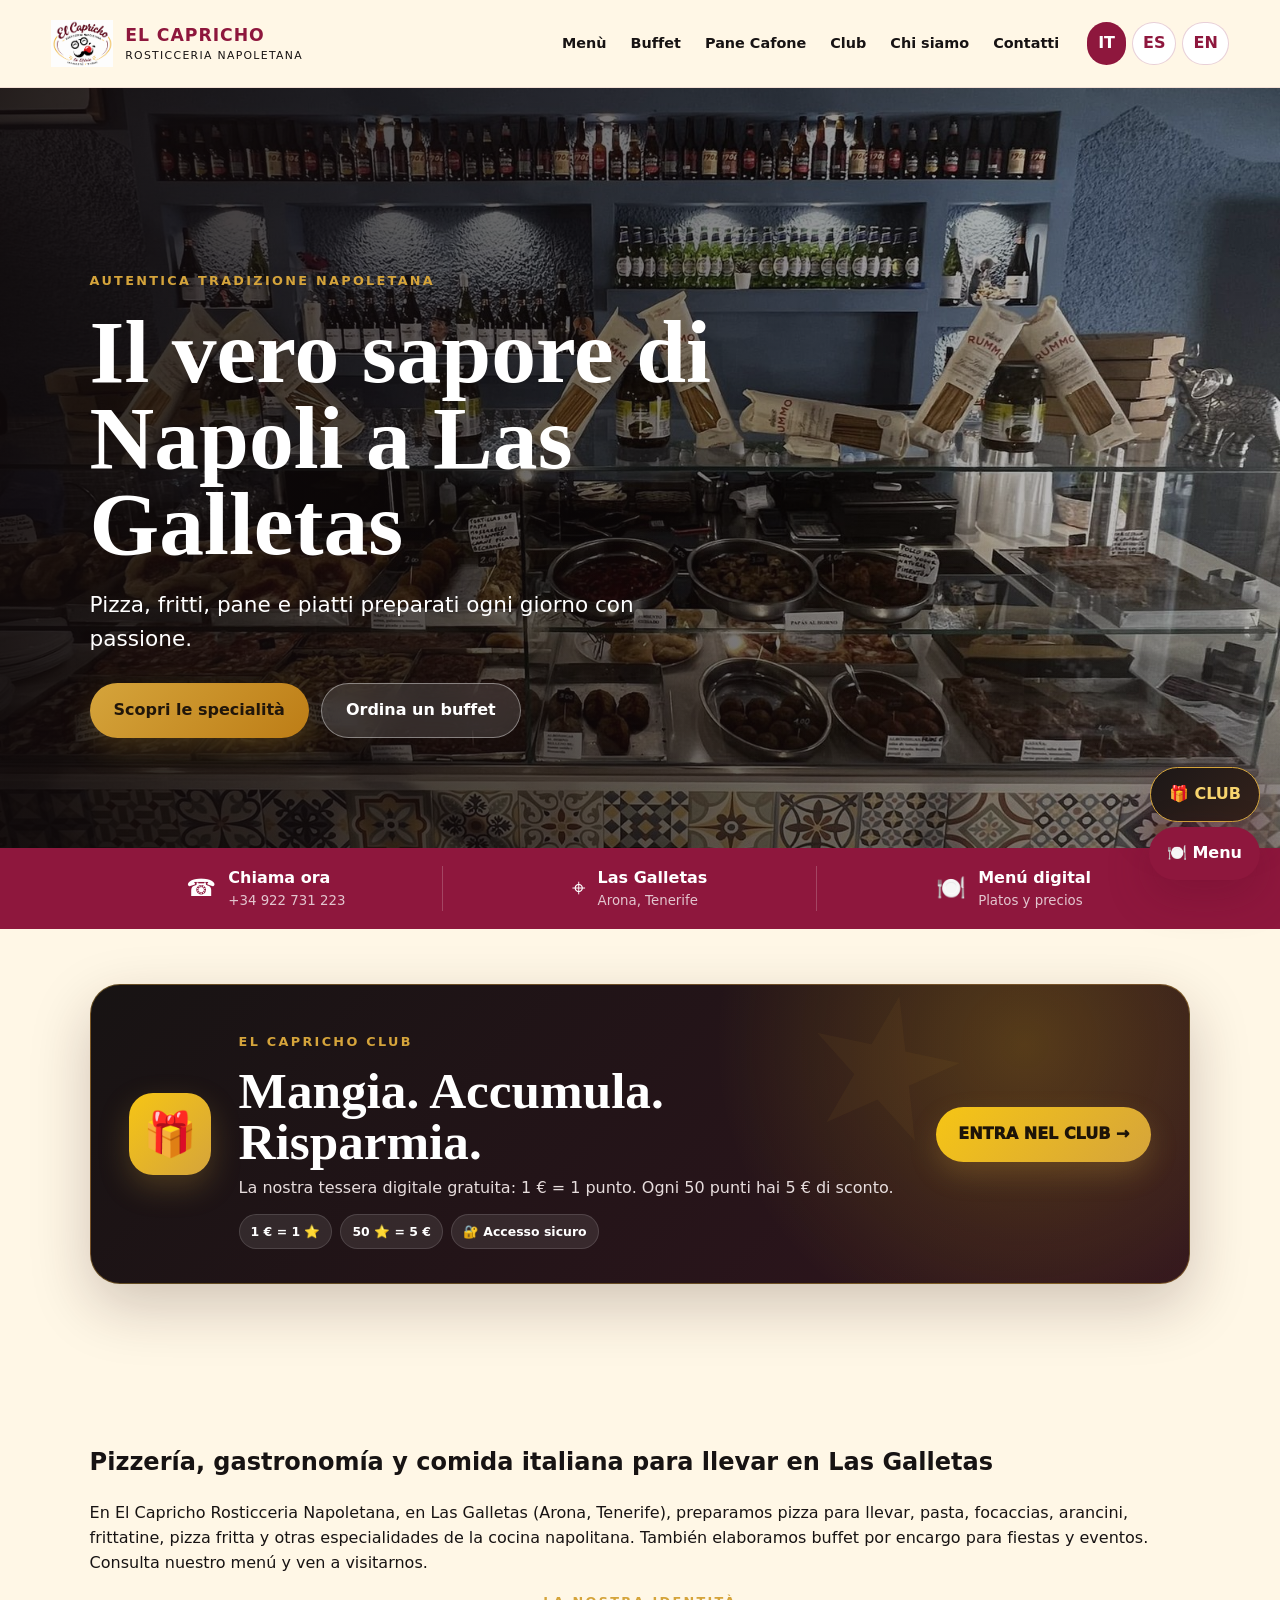
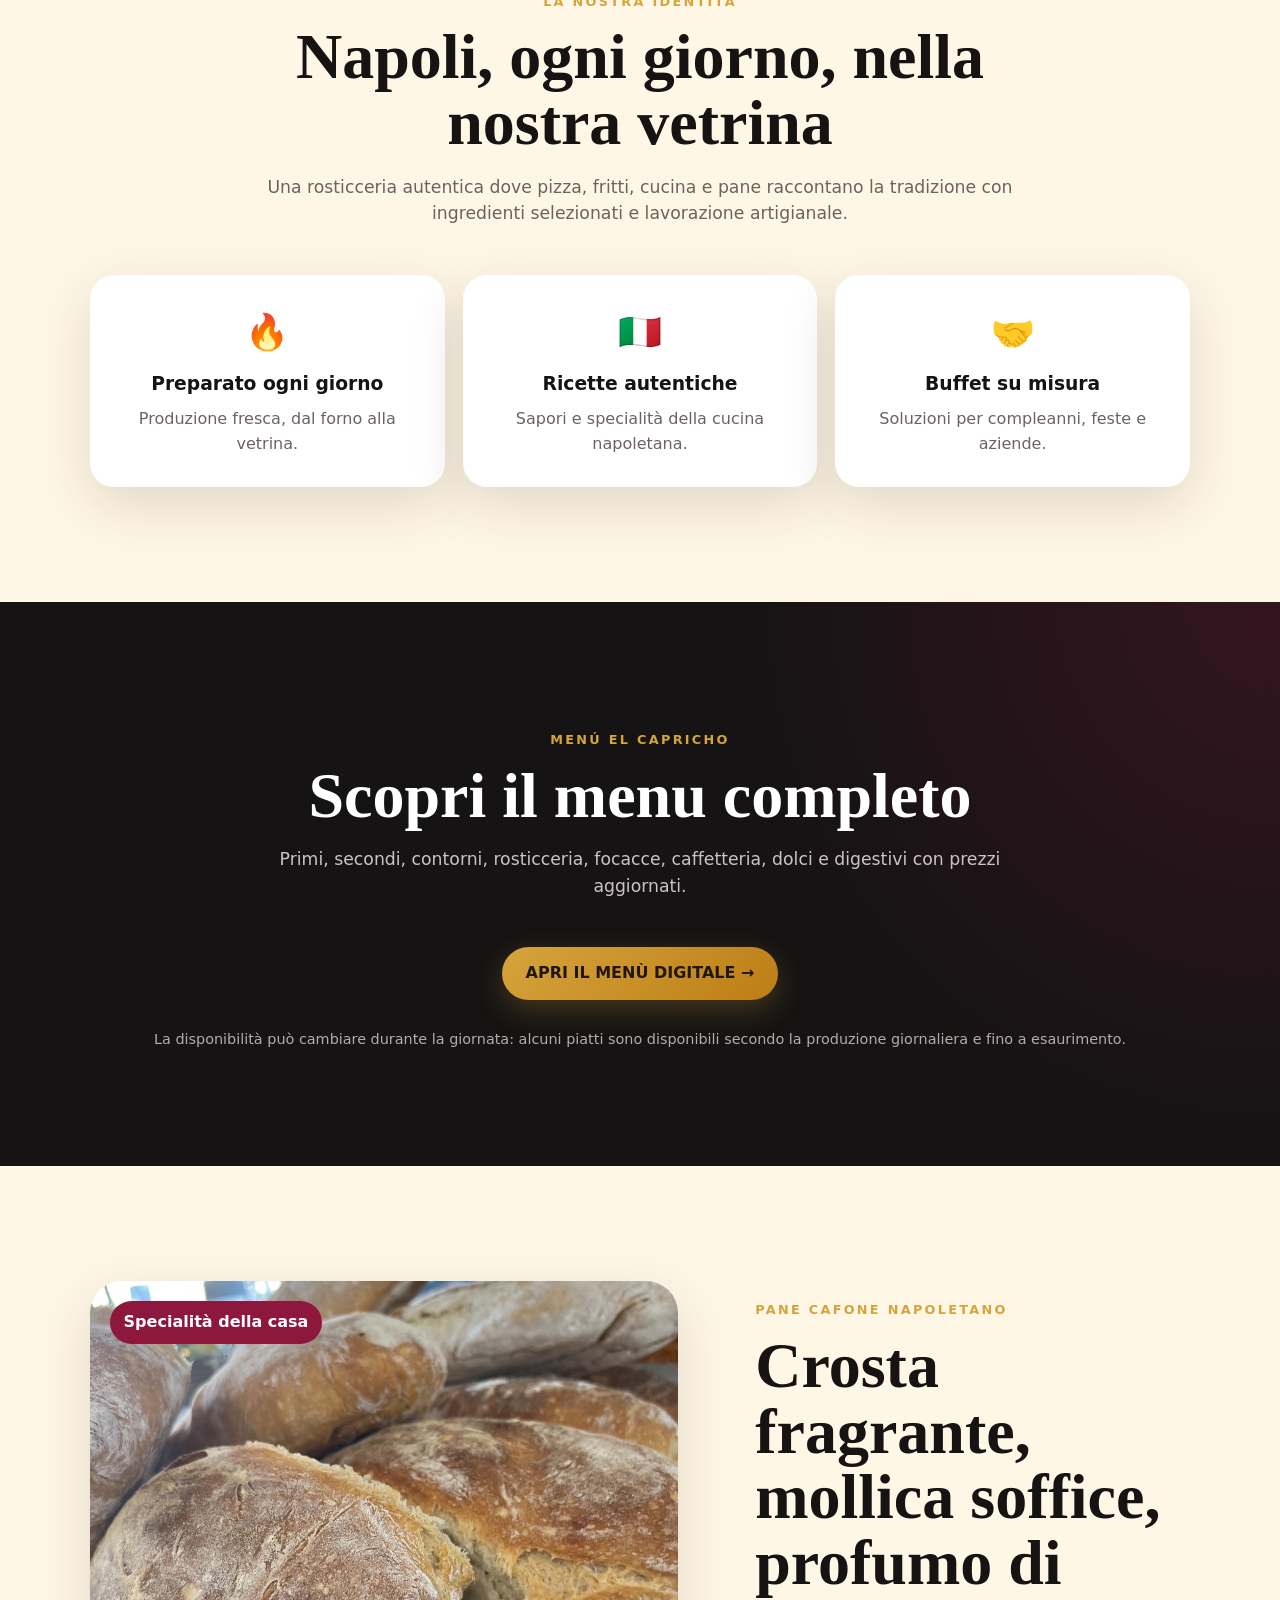
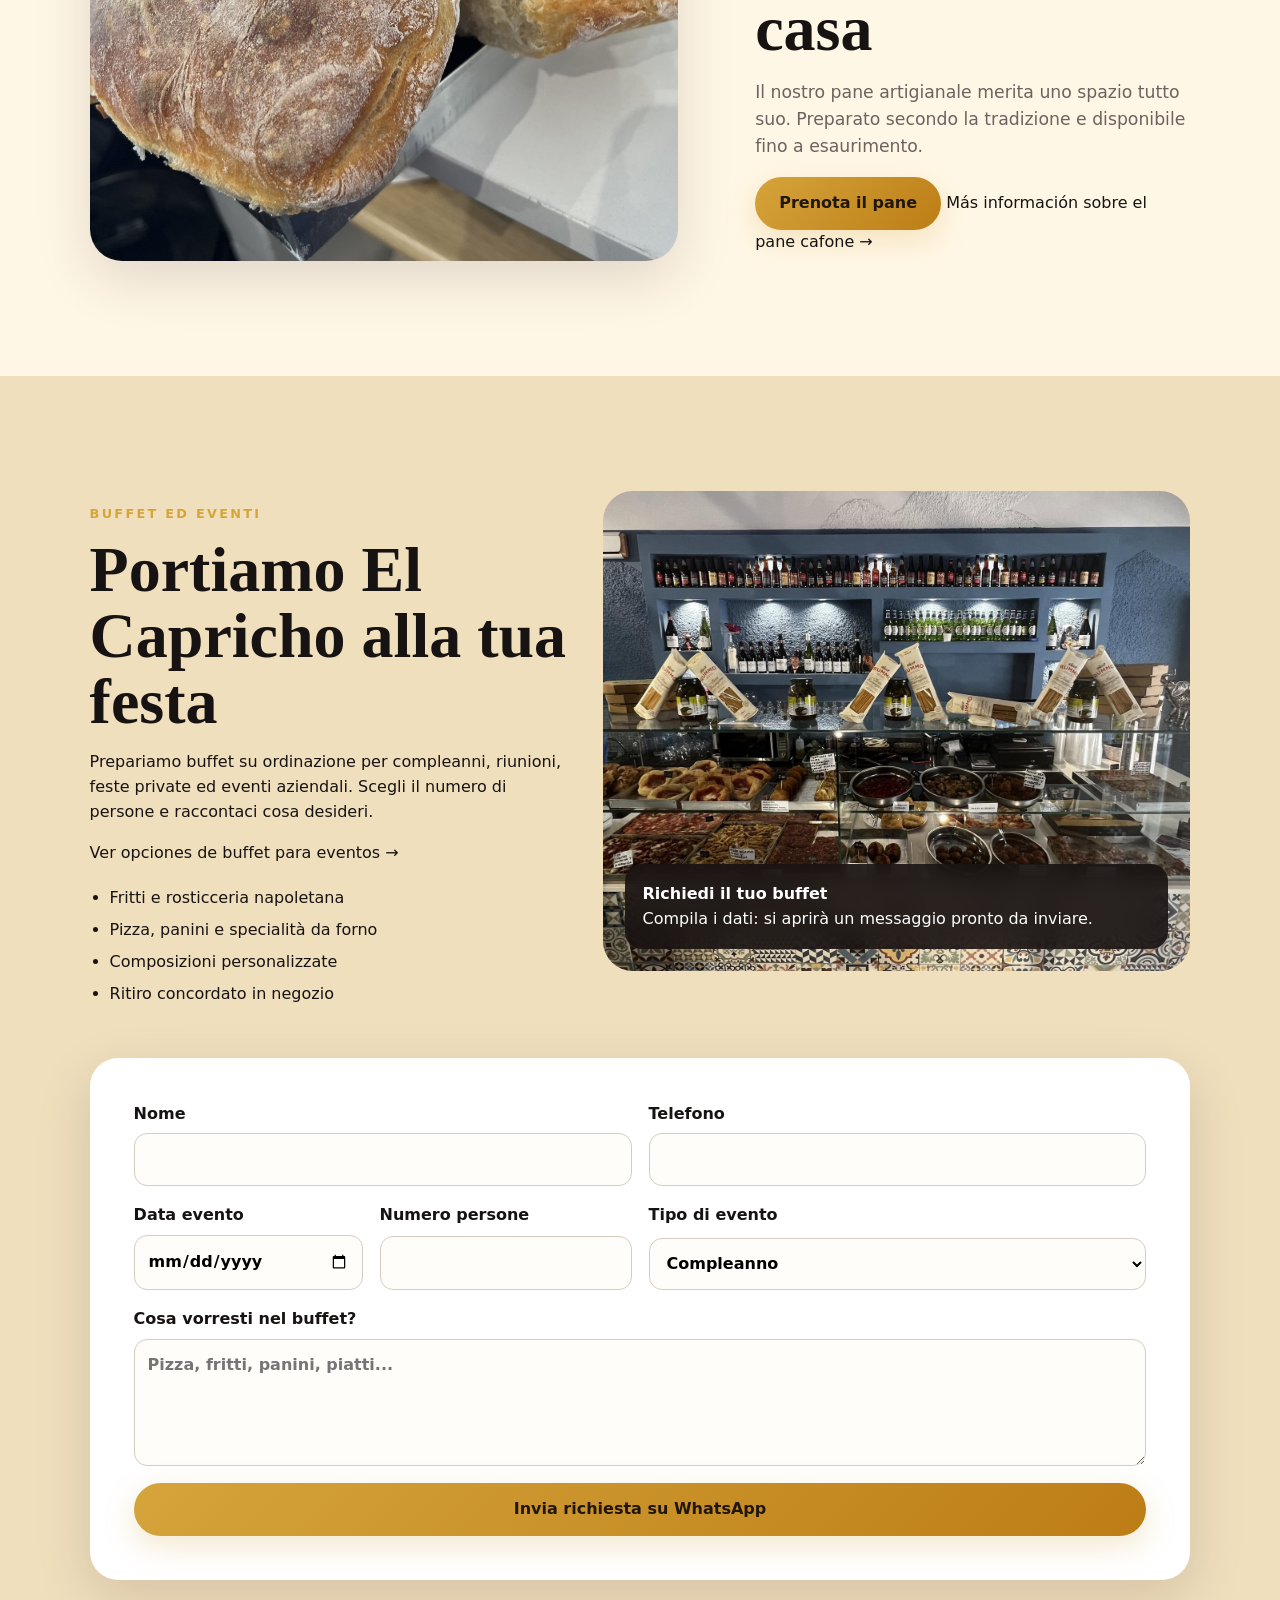
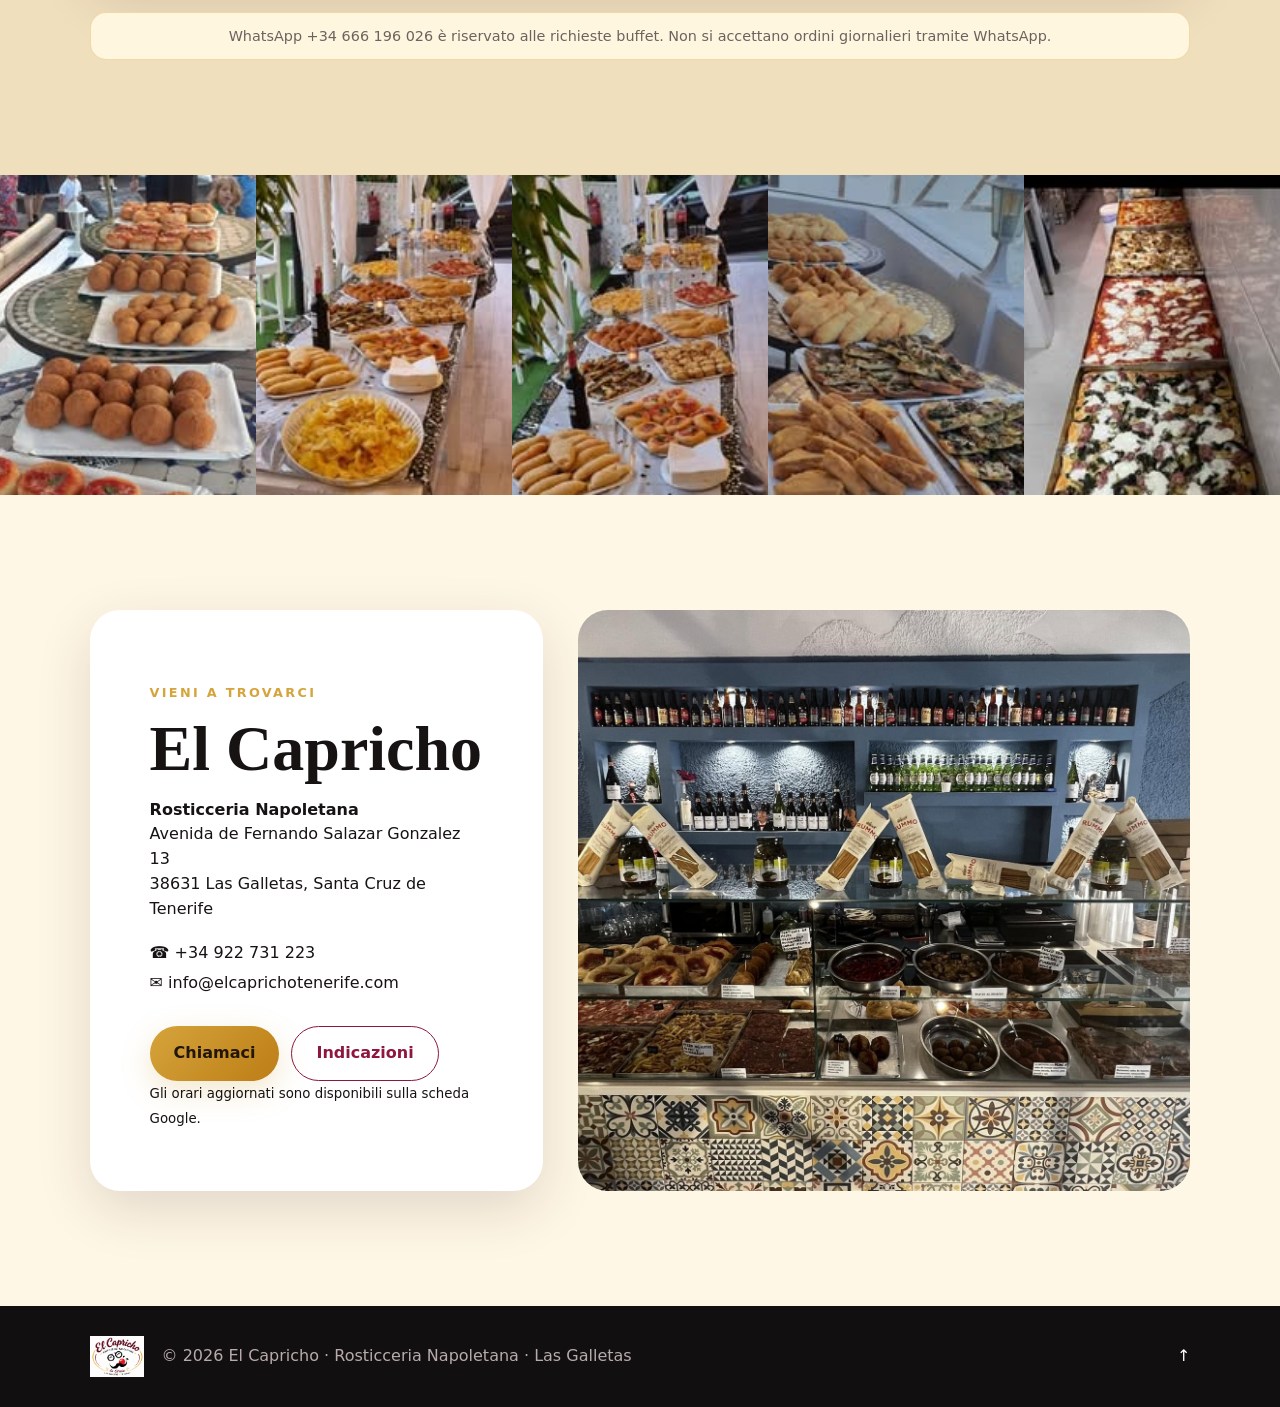
==== commit d3605e77: "Improve internal links between public commercial pages" ====
--- a/index.html
+++ b/index.html
@@ -22,8 +22,8 @@
 <section class="club-promo section" id="club"><div class="club-card reveal"><div class="club-gift">🎁</div><div class="club-copy"><p class="eyebrow">EL CAPRICHO CLUB</p><h2 data-i18n="clubTitle">Mangia. Accumula. Risparmia.</h2><p data-i18n="clubText">La nostra tessera digitale gratuita: 1 € = 1 punto. Ogni 50 punti hai 5 € di sconto.</p><div class="club-badges"><span>1 € = 1 ⭐</span><span>50 ⭐ = 5 €</span><span>🔐 Accesso sicuro</span></div></div><a class="club-cta" href="Club/" data-i18n="clubCta">ENTRA NEL CLUB →</a></div></section>
 <section class="intro section" id="storia"><h2>Pizzería, gastronomía y comida italiana para llevar en Las Galletas</h2><p>En El Capricho Rosticceria Napoletana, en Las Galletas (Arona, Tenerife), preparamos pizza para llevar, pasta, focaccias, arancini, frittatine, pizza fritta y otras especialidades de la cocina napolitana. También elaboramos buffet por encargo para fiestas y eventos. Consulta nuestro menú y ven a visitarnos.</p><div class="section-heading reveal"><p class="eyebrow" data-i18n="ourIdentity">La nostra identità</p><h2 data-i18n="introTitle">Napoli, ogni giorno, nella nostra vetrina</h2><p data-i18n="introText">Una rosticceria autentica dove pizza, fritti, cucina e pane raccontano la tradizione con ingredienti selezionati e lavorazione artigianale.</p></div><div class="values"><article class="reveal"><span>🔥</span><h3 data-i18n="freshTitle">Preparato ogni giorno</h3><p data-i18n="freshText">Produzione fresca, dal forno alla vetrina.</p></article><article class="reveal"><span>🇮🇹</span><h3 data-i18n="tradTitle">Ricette autentiche</h3><p data-i18n="tradText">Sapori e specialità della cucina napoletana.</p></article><article class="reveal"><span>🤝</span><h3 data-i18n="buffetTitle">Buffet su misura</h3><p data-i18n="buffetText">Soluzioni per compleanni, feste e aziende.</p></article></div></section>
 <section class="menu-section section dark" id="specialita"><div class="section-heading light reveal"><p class="eyebrow">Menú El Capricho</p><h2>Scopri il menu completo</h2><p>Primi, secondi, contorni, rosticceria, focacce, caffetteria, dolci e digestivi con prezzi aggiornati.</p></div><div style="text-align:center"><a class="btn primary" href="menu/">APRI IL MENÙ DIGITALE →</a></div><p class="availability">La disponibilità può cambiare durante la giornata: alcuni piatti sono disponibili secondo la produzione giornaliera e fino a esaurimento.</p></section>
-<section class="bread section" id="pane"><div class="bread-image reveal"><img src="assets/pane-cafone.jpg" alt="Pane cafone napoletano artigianale"><span data-i18n="houseSpecialty">Specialità della casa</span></div><div class="bread-copy reveal"><p class="eyebrow">Pane Cafone Napoletano</p><h2 data-i18n="breadTitle">Crosta fragrante, mollica soffice, profumo di casa</h2><p data-i18n="breadText">Il nostro pane artigianale merita uno spazio tutto suo. Preparato secondo la tradizione e disponibile fino a esaurimento.</p><a class="btn primary wa-bread" href="#" data-i18n="reserveBread">Prenota il pane</a></div></section>
-<section class="buffet section" id="buffet"><div class="buffet-copy reveal"><p class="eyebrow" data-i18n="buffetEyebrow">Buffet ed eventi</p><h2 data-i18n="buffetHeading">Portiamo El Capricho alla tua festa</h2><p data-i18n="buffetIntro">Prepariamo buffet su ordinazione per compleanni, riunioni, feste private ed eventi aziendali. Scegli il numero di persone e raccontaci cosa desideri.</p><ul><li data-i18n="buffetOne">Fritti e rosticceria napoletana</li><li data-i18n="buffetTwo">Pizza, panini e specialità da forno</li><li data-i18n="buffetThree">Composizioni personalizzate</li><li data-i18n="buffetFour">Ritiro concordato in negozio</li></ul></div><div class="buffet-visual reveal"><img src="assets/hero.jpg" alt="Buffet e vetrina El Capricho"><div class="buffet-card"><strong data-i18n="buffetCtaTitle">Richiedi il tuo buffet</strong><span data-i18n="buffetCtaText">Compila i dati: si aprirà un messaggio pronto da inviare.</span></div></div><form class="buffet-form reveal" id="buffetForm"><label><span data-i18n="name">Nome</span><input name="name" required autocomplete="name"></label><label><span data-i18n="phone">Telefono</span><input name="phone" required inputmode="tel" autocomplete="tel"></label><div class="two"><label><span data-i18n="date">Data evento</span><input name="date" type="date" required></label><label><span data-i18n="people">Numero persone</span><input name="people" type="number" min="5" required></label></div><label><span data-i18n="eventType">Tipo di evento</span><select name="event"><option>Compleanno</option><option>Festa privata</option><option>Evento aziendale</option><option>Altro</option></select></label><label><span data-i18n="request">Cosa vorresti nel buffet?</span><textarea name="details" rows="4" placeholder="Pizza, fritti, panini, piatti..." required></textarea></label><button class="btn primary" type="submit" data-i18n="sendWhatsapp">Invia richiesta su WhatsApp</button></form><p class="wa-note" data-i18n="waNote">WhatsApp +34 666 196 026 è riservato alle richieste buffet. Non si accettano ordini giornalieri tramite WhatsApp.</p></section>
+<section class="bread section" id="pane"><div class="bread-image reveal"><img src="assets/pane-cafone.jpg" alt="Pane cafone napoletano artigianale"><span data-i18n="houseSpecialty">Specialità della casa</span></div><div class="bread-copy reveal"><p class="eyebrow">Pane Cafone Napoletano</p><h2 data-i18n="breadTitle">Crosta fragrante, mollica soffice, profumo di casa</h2><p data-i18n="breadText">Il nostro pane artigianale merita uno spazio tutto suo. Preparato secondo la tradizione e disponibile fino a esaurimento.</p><a class="btn primary wa-bread" href="#" data-i18n="reserveBread">Prenota il pane</a> <a href="pane-cafone.html" aria-label="Más información sobre el pane cafone napolitano">Más información sobre el pane cafone →</a></div></section>
+<section class="buffet section" id="buffet"><div class="buffet-copy reveal"><p class="eyebrow" data-i18n="buffetEyebrow">Buffet ed eventi</p><h2 data-i18n="buffetHeading">Portiamo El Capricho alla tua festa</h2><p data-i18n="buffetIntro">Prepariamo buffet su ordinazione per compleanni, riunioni, feste private ed eventi aziendali. Scegli il numero di persone e raccontaci cosa desideri.</p><p><a href="buffet.html" aria-label="Ver información y opciones de buffet para eventos">Ver opciones de buffet para eventos →</a></p><ul><li data-i18n="buffetOne">Fritti e rosticceria napoletana</li><li data-i18n="buffetTwo">Pizza, panini e specialità da forno</li><li data-i18n="buffetThree">Composizioni personalizzate</li><li data-i18n="buffetFour">Ritiro concordato in negozio</li></ul></div><div class="buffet-visual reveal"><img src="assets/hero.jpg" alt="Buffet e vetrina El Capricho"><div class="buffet-card"><strong data-i18n="buffetCtaTitle">Richiedi il tuo buffet</strong><span data-i18n="buffetCtaText">Compila i dati: si aprirà un messaggio pronto da inviare.</span></div></div><form class="buffet-form reveal" id="buffetForm"><label><span data-i18n="name">Nome</span><input name="name" required autocomplete="name"></label><label><span data-i18n="phone">Telefono</span><input name="phone" required inputmode="tel" autocomplete="tel"></label><div class="two"><label><span data-i18n="date">Data evento</span><input name="date" type="date" required></label><label><span data-i18n="people">Numero persone</span><input name="people" type="number" min="5" required></label></div><label><span data-i18n="eventType">Tipo di evento</span><select name="event"><option>Compleanno</option><option>Festa privata</option><option>Evento aziendale</option><option>Altro</option></select></label><label><span data-i18n="request">Cosa vorresti nel buffet?</span><textarea name="details" rows="4" placeholder="Pizza, fritti, panini, piatti..." required></textarea></label><button class="btn primary" type="submit" data-i18n="sendWhatsapp">Invia richiesta su WhatsApp</button></form><p class="wa-note" data-i18n="waNote">WhatsApp +34 666 196 026 è riservato alle richieste buffet. Non si accettano ordini giornalieri tramite WhatsApp.</p></section>
 <section class="gallery-strip" aria-label="Galleria buffet"><img src="buffet-1.jpg.jpg" alt="Buffet El Capricho"><img src="buffet-2.jpg.jpg" alt="Buffet assortito El Capricho"><img src="buffet-3.jpg.jpg" alt="Buffet napoletano El Capricho"><img src="buffet-4.jpg.jpg" alt="Buffet per eventi El Capricho"><img src="buffet-pizze.jpg.jpg" alt="Buffet di pizze El Capricho"></section>
 <section class="contact section" id="contatti"><div class="contact-card reveal"><p class="eyebrow" data-i18n="contactEyebrow">Vieni a trovarci</p><h2>El Capricho</h2><p><strong>Rosticceria Napoletana</strong><br>Avenida de Fernando Salazar Gonzalez 13<br>38631 Las Galletas, Santa Cruz de Tenerife</p><p class="contact-lines"><a href="tel:+34922731223">☎ +34 922 731 223</a><br><a href="mailto:info@elcaprichotenerife.com">✉ info@elcaprichotenerife.com</a></p><div class="contact-actions"><a class="btn primary" href="tel:+34922731223" data-i18n="callUs">Chiamaci</a><a class="btn outline" href="https://www.google.com/maps/search/?api=1&query=Avenida+de+Fernando+Salazar+Gonzalez+13+38631+Las+Galletas" target="_blank" rel="noopener" data-i18n="directions">Indicazioni</a></div><small data-i18n="hoursNote">Gli orari aggiornati sono disponibili sulla scheda Google.</small></div><div class="contact-photo reveal"><img src="assets/hero.jpg" alt="Interno e banco El Capricho"></div></section>
 </main><a class="floating-club" href="Club/">🎁 <span>CLUB</span></a><a class="floating-wa" href="menu/" aria-label="Menu digitale">🍽️ <span>Menu</span></a><footer><img src="assets/logo.png" alt=""><p>© 2026 El Capricho · Rosticceria Napoletana · Las Galletas</p><a href="#top">↑</a></footer><script src="script.js"></script></body></html>
